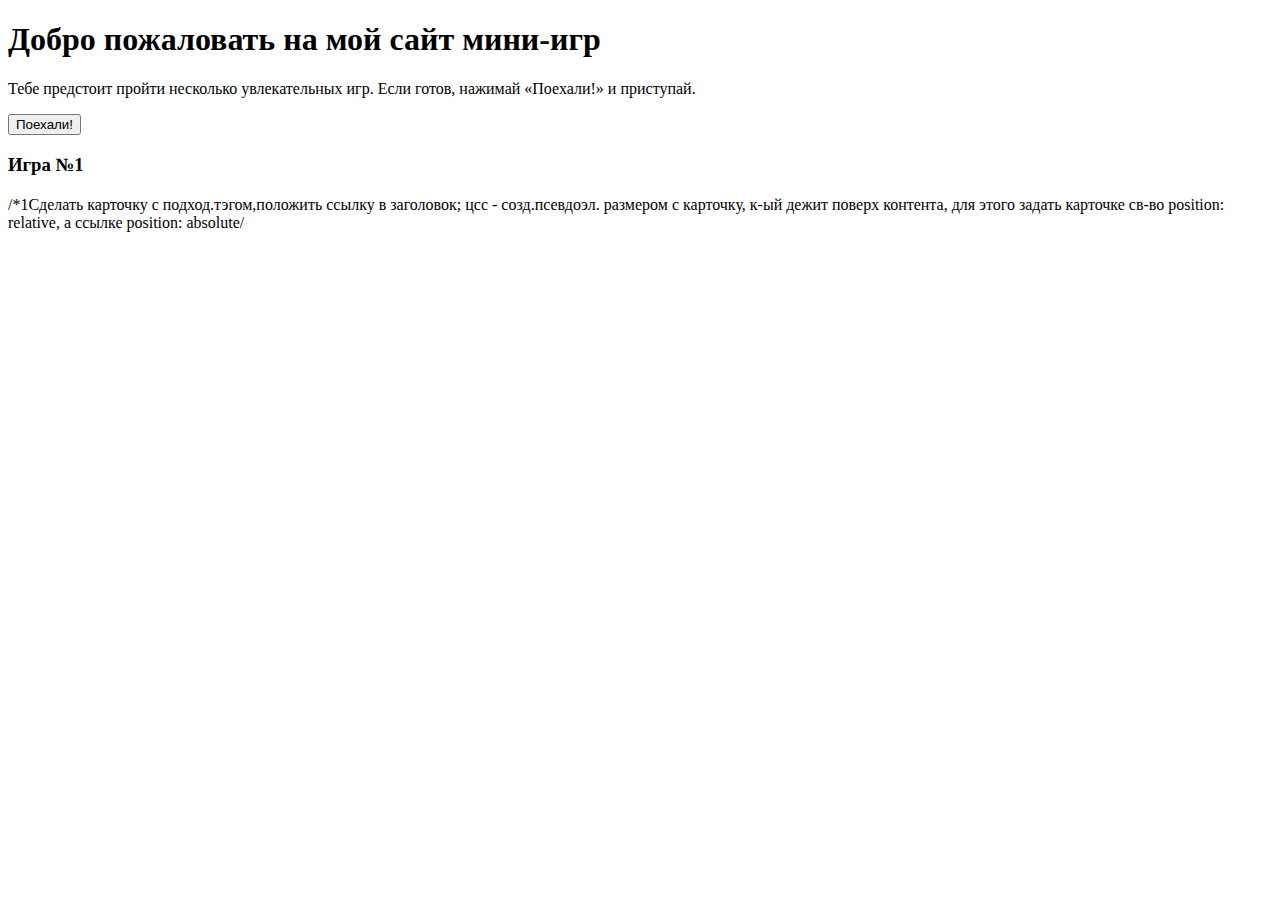
==== index.html @ b1f9e09b "Styles for top added: did title, button, background" ====
<!DOCTYPE html>
<html lang="en">
<head>
    <meta charset="UTF-8">
    <meta http-equiv="X-UA-Compatible" content="IE-edge">
    <meta name="viewport" content="width=device-width, initial-scale=1.0">
    <title>Homework1</title>
    <link rel="preconnect" href="https://fonts.googleapis.com">
    <link rel="preconnect" href="https://fonts.gstatic.com" crossorigin>
    <link href="https://fonts.googleapis.com/css2?family=Montserrat:ital,wght@0,100..900;1,100..900&display=swap" rel="stylesheet">
    <link rel="stylesheet" href="style.css">
</head>
<body>
    <div class="top center">
        <section class="top-content">
            <h1 class="title">Добро пожаловать на мой сайт мини-игр</h1>
            <p class="top-content__text">Тебе предстоит пройти несколько увлекательных игр. Если готов, нажимай «Поехали!» и приступай.</p>
            <div>
                <button class="top-content__btn">Поехали!</button>
            </div>
        </section>
    </div>
    <div class="main center">
        <div class="main__plays">
            <div class="main__plays_item-1">
                <h3>Игра №1</h3>
                <h2></h2> 
                /*1Сделать карточку с подход.тэгом,положить ссылку в заголовок; цсс - созд.псевдоэл. размером с карточку, к-ый дежит поверх контента, для этого задать карточке св-во position: relative, а ссылке position: absolute/
            </div>
        </div>
    </div>
    
</body>
</html>
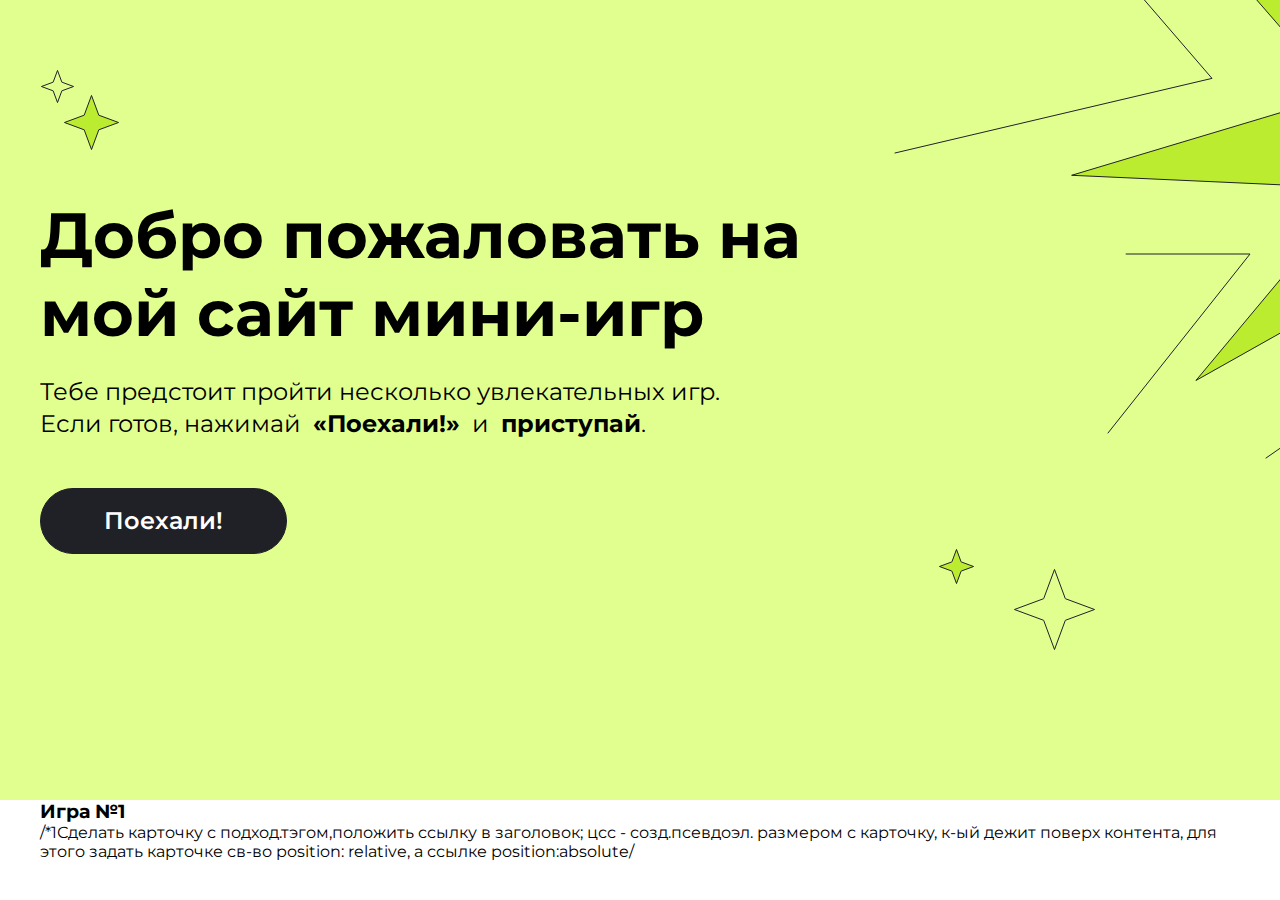
==== commit 6fd2a1fc: "Сделала карточки игр верхнего блока и почти сделала карточки игр внизу." ====
--- a/index.html
+++ b/index.html
@@ -14,18 +14,26 @@
     <div class="top center">
         <section class="top-content">
             <h1 class="title">Добро пожаловать на мой сайт мини-игр</h1>
-            <p class="top-content__text">Тебе предстоит пройти несколько увлекательных игр. Если готов, нажимай «Поехали!» и приступай.</p>
+            <p class="top-content__text">Тебе предстоит пройти несколько увлекательных игр. </p>
+            <p class="top-content__text1">Если готов, нажимай  &nbsp<b>«Поехали!»</b> &nbsp и &nbsp <strong>приступай</strong>.</p>
             <div>
                 <button class="top-content__btn">Поехали!</button>
             </div>
         </section>
+        <div class="top-img">
+            <img class="top-img__StarBiggest" src="img/StarBiggest.svg" alt="StarBiggest">
+            <img class="top-img__Star3" src="img/Star 3.svg" alt="star3">
+            <img class="top-img__Star2" src="img/Star 2.svg" alt="star2">
+            <img class="top-img__Star5" src="img/Star 5.svg" alt="star5">
+            <img class="top-img__Star4" src="img/Star 4.svg" alt="star4">
+        </div>
     </div>
     <div class="main center">
         <div class="main__plays">
             <div class="main__plays_item-1">
                 <h3>Игра №1</h3>
                 <h2></h2> 
-                /*1Сделать карточку с подход.тэгом,положить ссылку в заголовок; цсс - созд.псевдоэл. размером с карточку, к-ый дежит поверх контента, для этого задать карточке св-во position: relative, а ссылке position: absolute/
+                /*1Сделать карточку с подход.тэгом,положить ссылку в заголовок; цсс - созд.псевдоэл. размером с карточку, к-ый дежит поверх контента, для этого задать карточке св-во position: relative, а ссылке position:absolute/
             </div>
         </div>
     </div>
--- a/style.css
+++ b/style.css
@@ -0,0 +1,93 @@
+* {
+    margin: 0;
+    padding: 0;
+  }
+  
+  body {
+    font-family: "Montserrat", sans-serif;
+  }
+  
+  .center {
+    padding-left: calc(50% - 600px);
+    padding-right: calc(50% - 600px);
+  }
+  .top{
+    height: 800px;
+    background-image: url(img/BackgroundGreen.svg);
+    background-repeat: no-repeat;
+    background-size: cover;
+    background-position: center;
+  }
+  .top-content{
+    position: absolute;
+    display: flex; 
+   justify-content: left;
+   flex-direction: column;
+  }
+  .title{
+    display: flex;
+    flex-wrap: wrap;
+    width: 769px;
+    font-family: inherit;
+    font-size: 64px;
+    font-weight: 700;
+    line-height: 78.02px;
+    text-align: left;
+    margin-top: 196px;
+    margin-bottom: 24px;
+  }
+  .top-content__text, .top-content__text1{
+    display: flex;
+    flex-wrap: wrap;
+    font-family: Montserrat;
+    font-size: 24px;
+    font-weight: 400;
+    line-height: 32px;
+    text-align: left;
+  }
+  .top-content__btn {
+    margin-top: 48px;
+    background:#202027;
+    border: 1px solid #202027;
+    box-sizing: border-box;
+    border-radius: 60px;
+    width: 247px;
+    height: 66px;
+    font-family: Montserrat;
+    font-size: 24px;
+    font-weight: 600;
+    line-height: 34.01px;
+    text-align: center;
+    color: #FFFFFF;
+    cursor: pointer;
+  }
+  .top-content__btn:hover {
+    transition: 1s;
+    border: 1px solid #202027;
+    background-color: #FFFFFF;
+    font-weight: 600;
+    color: #202027;
+  }
+
+  .top-img__StarBiggest{
+    margin-left: 854px;
+  }
+  .top-img__Star3{
+    position: absolute;
+    top: 69px;
+  }
+  .top-img__Star2{
+    position: absolute;
+    top: 94px;
+    left: 63px;
+  }
+  .top-img__Star4{
+    position: absolute;
+    top:568px;
+    left:1013px;
+  }
+  .top-img__Star5{
+    position: absolute;
+    top:548px;
+    left:938px;
+  }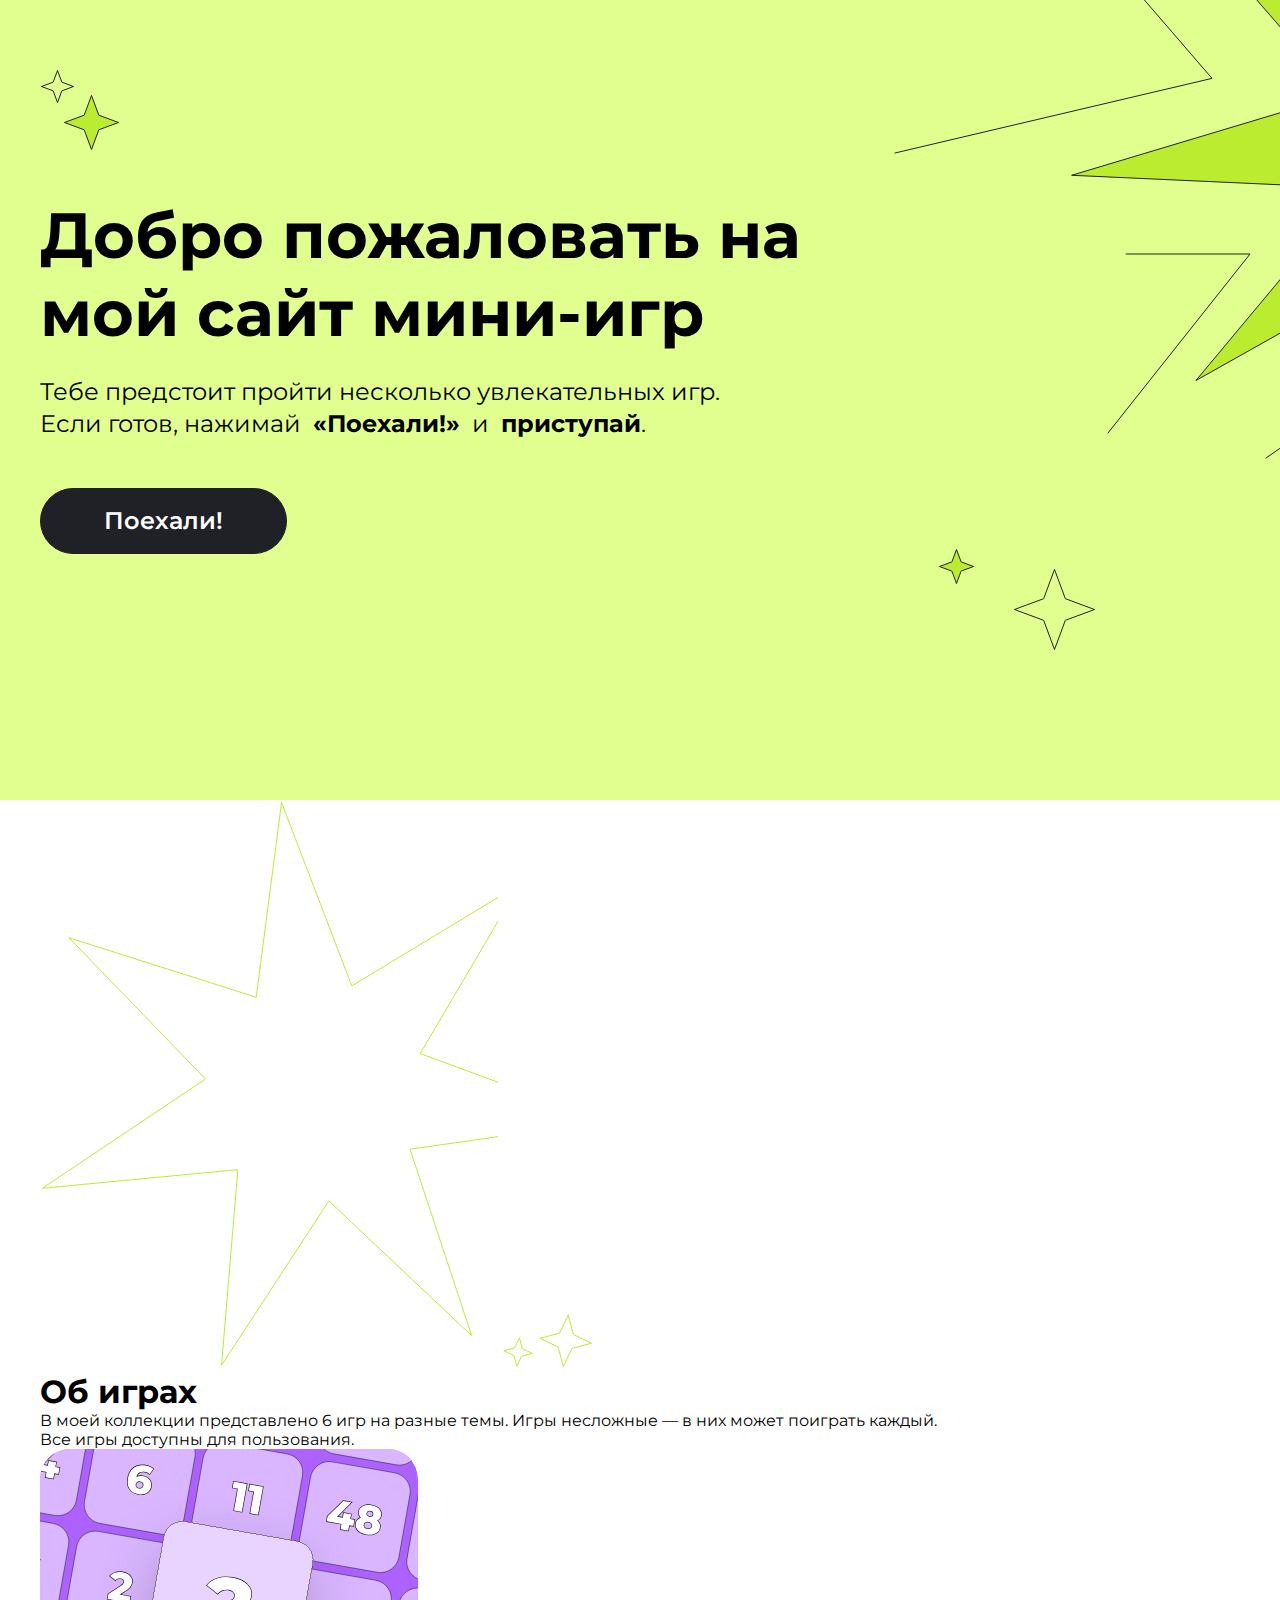
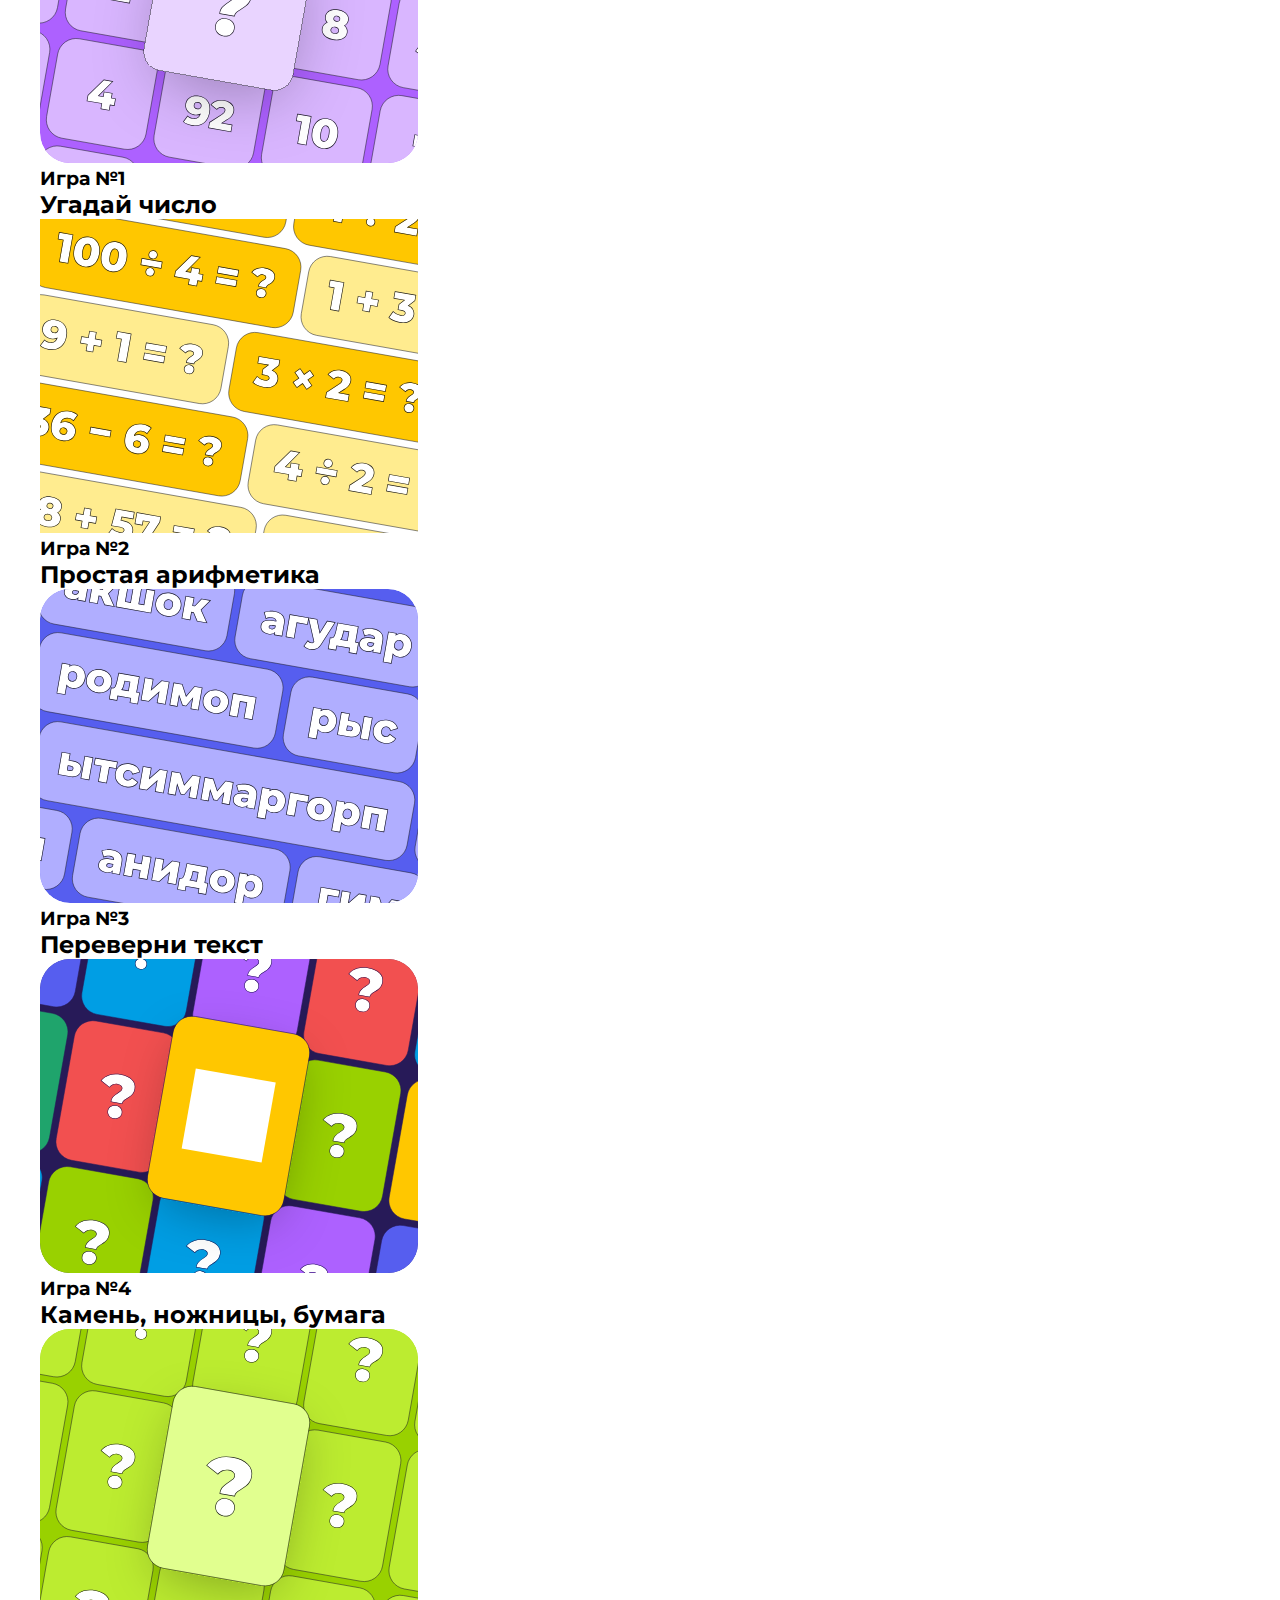
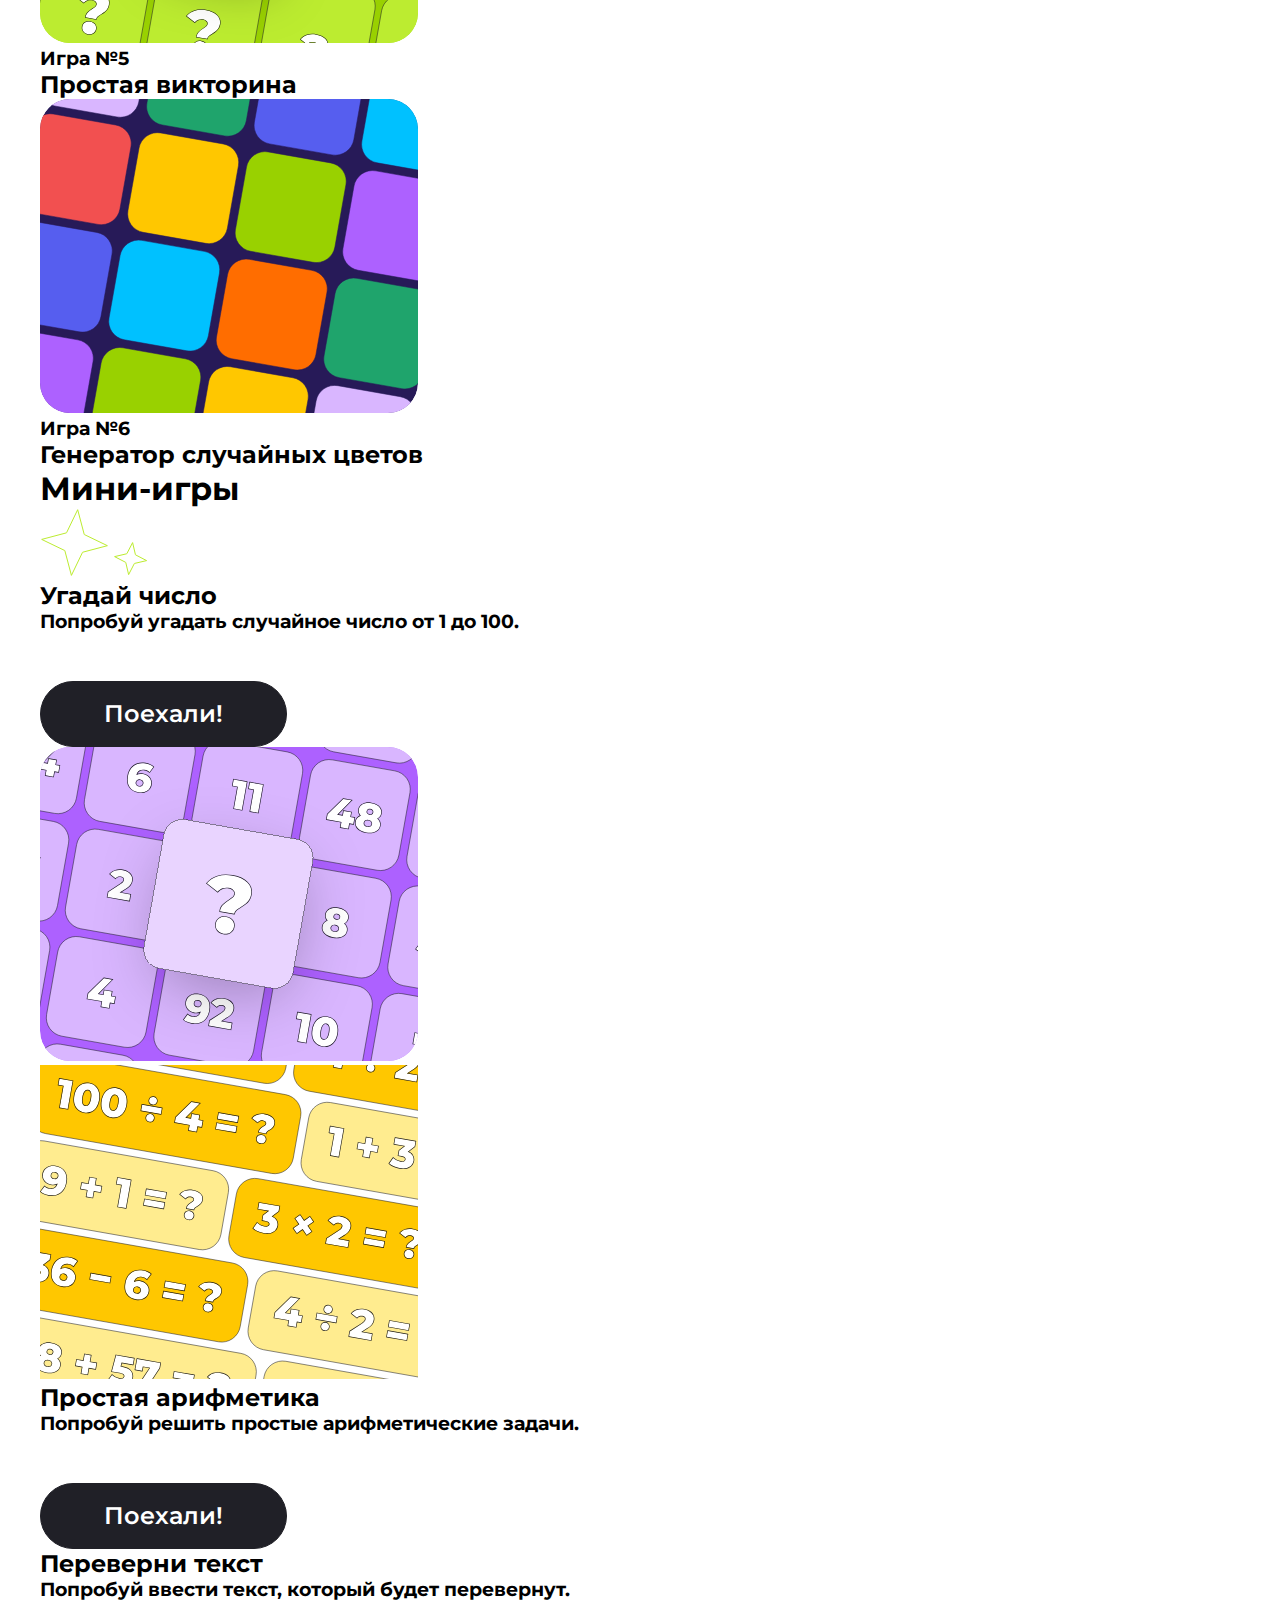
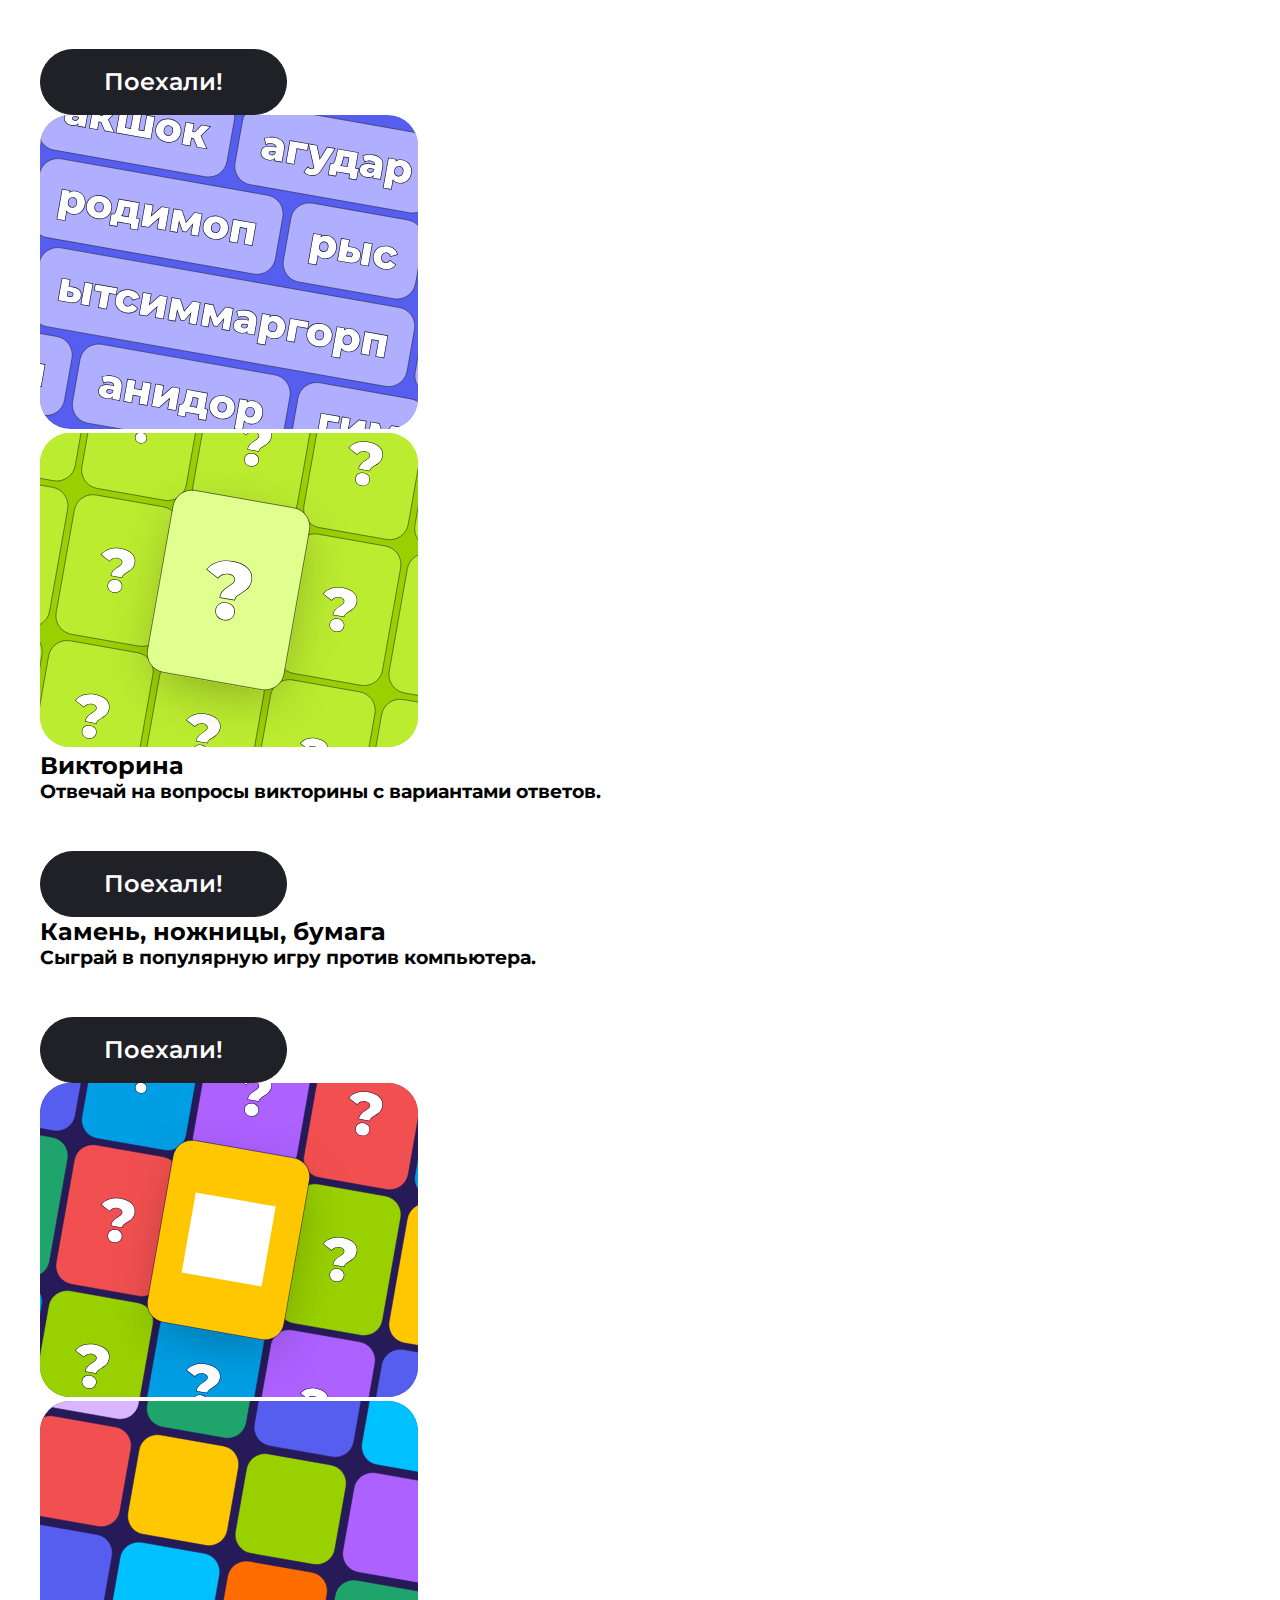
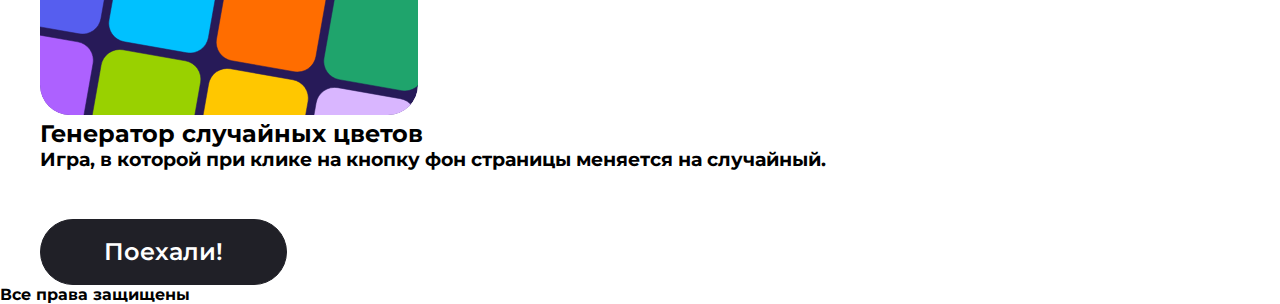
==== commit 25b89915: "1.Привязала файл js 2.Создала файл _scss 3.Доделала верстку 4.На данный момент только кнопки работаю" ====
--- a/index.html
+++ b/index.html
@@ -16,9 +16,9 @@
             <h1 class="title">Добро пожаловать на мой сайт мини-игр</h1>
             <p class="top-content__text">Тебе предстоит пройти несколько увлекательных игр. </p>
             <p class="top-content__text1">Если готов, нажимай  &nbsp<b>«Поехали!»</b> &nbsp и &nbsp <strong>приступай</strong>.</p>
-            <div>
-                <button class="top-content__btn">Поехали!</button>
-            </div>
+            <form>
+                <button class="top-content__btn"><a href="#About-plays"></a>Поехали!</button>
+            </form>
         </section>
         <div class="top-img">
             <img class="top-img__StarBiggest" src="img/StarBiggest.svg" alt="StarBiggest">
@@ -29,14 +29,118 @@
         </div>
     </div>
     <div class="main center">
-        <div class="main__plays">
-            <div class="main__plays_item-1">
-                <h3>Игра №1</h3>
-                <h2></h2> 
-                /*1Сделать карточку с подход.тэгом,положить ссылку в заголовок; цсс - созд.псевдоэл. размером с карточку, к-ый дежит поверх контента, для этого задать карточке св-во position: relative, а ссылке position:absolute/
-            </div>
+        <div class="main-img">
+            <img class="main-img__Star-1" src="img/Star 1.svg" alt="StarBig">
+            <img class="main-img__Star-11" src="img/Star 11.svg" alt="Star11">
+            <img class="main-img__Star-12" src="img/Star 12.svg" alt="Star12">
         </div>
-    </div>
-    
+        <h1 class="main__title" id="About-plays">Об играх</h1>
+        <p class="main__text">В моей коллекции представлено 6 игр на разные темы. Игры несложные — в них может поиграть каждый.</p>
+        <p class="main__text">Все игры доступны для пользования.</p>    
+        <div class="main__plays center">
+            <article class="main__plays_item main__plays_item-1">
+                <img class="main__plays_item-img" src="img/CardUgaday.svg" alt="Угадай число">
+                <h3 class="main__plays_item-number">Игра №1</h3>
+                <h2 class="main__plays_item-title"><a href="#mini-plays-1"></a>Угадай число</h2> 
+            </article>
+            <article class="main__plays_item main__plays_item-2">
+                <img class="main__plays_item-img" src="img/CardArifmetika.svg" alt="Простая арифметика">
+                <h3 class="main__plays_item-number">Игра №2</h3>
+                <h2  class="main__plays_item-title"><a href="#mini-plays-2"></a>Простая арифметика</h2> 
+            </article>
+            <article class="main__plays_item main__plays_item-3">
+                <img class="main__plays_item-img" src="img/CardPereverniText.svg" alt="Переверни текст">
+                <h3 class="main__plays_item-number">Игра №3</h3>
+                <h2  class="main__plays_item-title"><a href="#mini-plays-3"></a>Переверни текст</h2> 
+            </article>
+            <article class="main__plays_item main__plays_item-4">
+                <img class="main__plays_item-img" src="img/CardKamenNozhnitsy.svg" alt="Камень, ножницы,  бумага">
+                <h3 class="main__plays_item-number">Игра №4</h3>
+                <h2  class="main__plays_item-title"><a href="#mini-plays-4"></a>Камень, ножницы, бумага</a></h2> 
+            </article>
+            <article class="main__plays_item main__plays_item-5">
+                <img class="main__plays_item-img" src="img/CardVictorina.svg" alt="Простая викторина">
+                <h3 class="main__plays_item-number">Игра №5</h3>
+                <h2  class="main__plays_item-title"><a href="#mini-plays-5"></a>Простая викторина</a></h2> 
+            </article>
+            <article class="main__plays_item main__plays_item-6">
+                <img class="main__plays_item-img" src="img/CardGeneratorTsvetov.svg" alt="Генератор случайных цветов">
+                <h3 class="main__plays_item-number">Игра №6</h3>
+                <h2  class="main__plays_item-title"><a href="#mini-plays-6"></a>Генератор случайных цветов</a></h2> 
+            </article>
+        </div>
+        <h1 class="main__title title-mini-plays">Мини-игры</h1>
+        <div class="main-img-1">
+            <img class="main-img-1__Star-6" src="img/Star 6.svg" alt="Star6">
+            <img class="main-img-1__Star-7" src="img/Star 7.svg" alt="Star7">
+        </div>
+        <div class="main__mini-plays center">
+            <article class="main__mini-plays_item main__mini-plays_item-1" id="mini-plays-1">
+                <div class="main__mini-plays_item-content-1"> 
+                    <h2  class="main__mini-plays_item-title">Угадай число</h2>
+                    <h3 class="main__mini-plays_item-text">Попробуй угадать случайное число от 1 до 100.</h3>
+                    <form>
+                        <button class="top-content__btn" <a href="#About-plays"></a>Поехали!</button>
+                    </form>
+                </div>
+                <img class="main__mini-plays_item-img" src="img/CardUgaday.svg" alt="Угадай число"> 
+            </article>
+            <article class="main__mini-plays_item main__plays_item-2" id="mini-plays-2">
+                <img class="main__mini-plays_item-img" src="img/CardArifmetika.svg" alt="Простая арифметика">
+                <div class="main__mini-plays_item-content-2">
+                    <h2  class="main__mini-plays_item-title">Простая арифметика</a></h2>
+                   <h3 class="main__mini-plays_item-text">Попробуй решить простые арифметические задачи.</h3>
+                    <form>
+                        <button class="top-content__btn"><a href="#About-plays"></a>Поехали!</button>
+                    </form> 
+                </div>
+            </article>
+            <article class="main__mini-plays_item main__plays_item-3" id="mini-plays-3">
+                <div class="main__mini-plays_item-content-1"> 
+                <h2  class="main__mini-plays_item-title">Переверни текст</a></h2> 
+                <h3 class="main__mini-plays_item-text">Попробуй ввести текст, который будет перевернут.</h3>
+                <form>
+                    <button class="top-content__btn"><a href="#About-plays"></a>Поехали!</button>
+                </form> 
+                </div>
+                <img class="main__mini-plays_item-img" src="img/CardPereverniText.svg" alt="Переверни текст">
+            </article>
+            <article class="main__mini-plays_item main__mini-plays_item-5" id="mini-plays-5">
+                <img class="main__mini-plays_item-img" src="img/CardVictorina.svg" alt="Простая викторина">
+                <div class="main__mini-plays_item-content-2"> 
+                   <h2  class="main__mini-plays_item-title">Викторина</a></h2>
+                   <h3 class="main__mini-plays_item-text">Отвечай на вопросы викторины с вариантами ответов.</h3>
+                   <form>
+                      <button class="top-content__btn"><a href="#About-plays"></a>Поехали!</button>
+                   </form>  
+                </div>
+            </article>
+            <article class="main__mini-plays_item main__mini-plays_item-4" id="mini-plays-4">
+                
+                <div class="main__mini-plays_item-content-1"> 
+                    <h2  class="main__mini-plays_item-title">Камень, ножницы, бумага</a></h2> 
+                    <h3 class="main__mini-plays_item-text">Сыграй в популярную игру против компьютера.</h3>
+                    <form>
+                       <button class="top-content__btn"><a href="#About-plays"></a>Поехали!</button>
+                    </form> 
+                </div>
+                <img class="main__mini-plays_item-img" src="img/CardKamenNozhnitsy.svg" alt="Камень, ножницы,  бумага">
+            </article>
+            <article class="main__mini-plays_item main__mini-plays_item-6" id="mini-plays-6">
+                <img class="main__mini-plays_item-img" src="img/CardGeneratorTsvetov.svg" alt="Генератор случайных цветов">
+                <div class="main__mini-plays_item-content-2"> 
+                   <h2  class="main__mini-plays_item-title">Генератор случайных цветов</a></h2>
+                   <h3 class="main__mini-plays_item-text">Игра, в которой при клике на кнопку фон страницы меняется на случайный.</h3>
+                   <form>
+                      <button class="top-content__btn"><a href="#About-plays"></a>Поехали!</button>
+                   </form> 
+                </div>
+            </article>
+        </div>
+    </div>    
+    <footer class="footer">
+        <h4>Все права защищены</h4>
+    </footer>
+    <script src="hw-1.js"></script>
 </body>
 </html>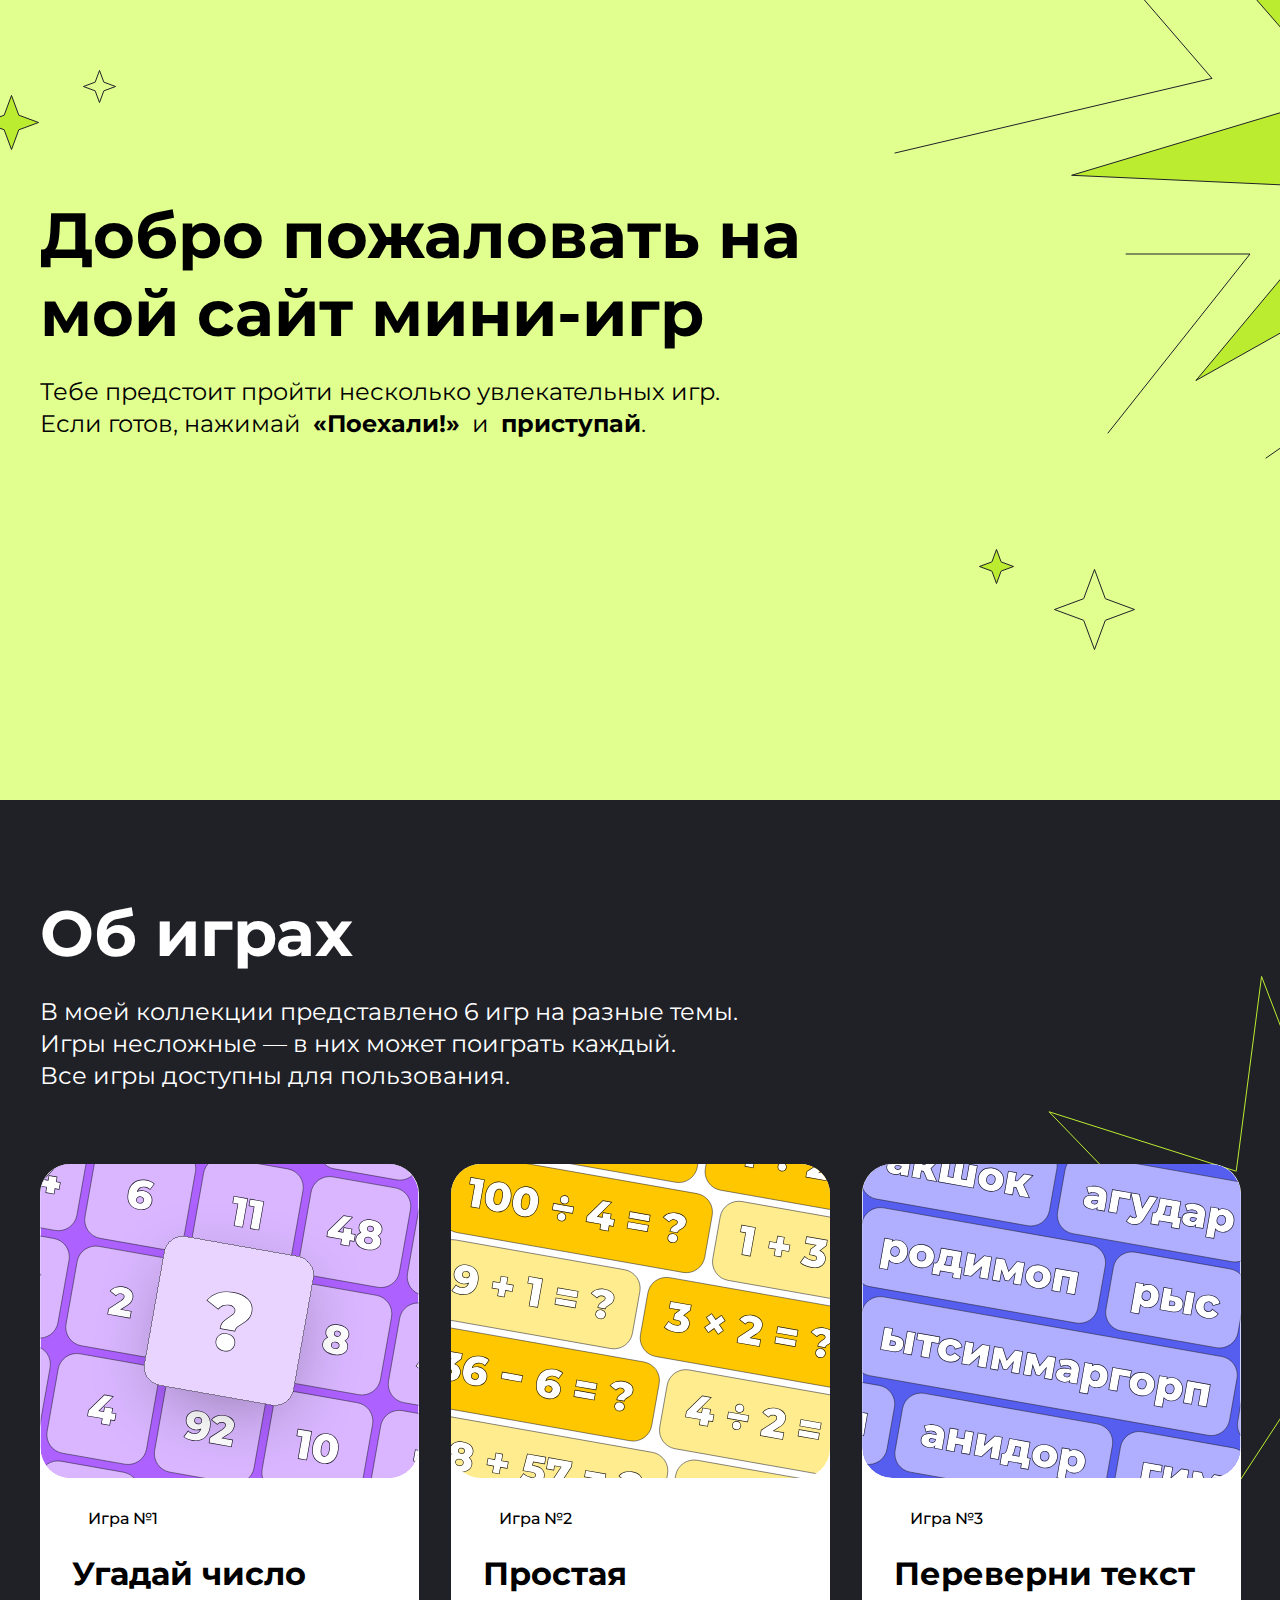
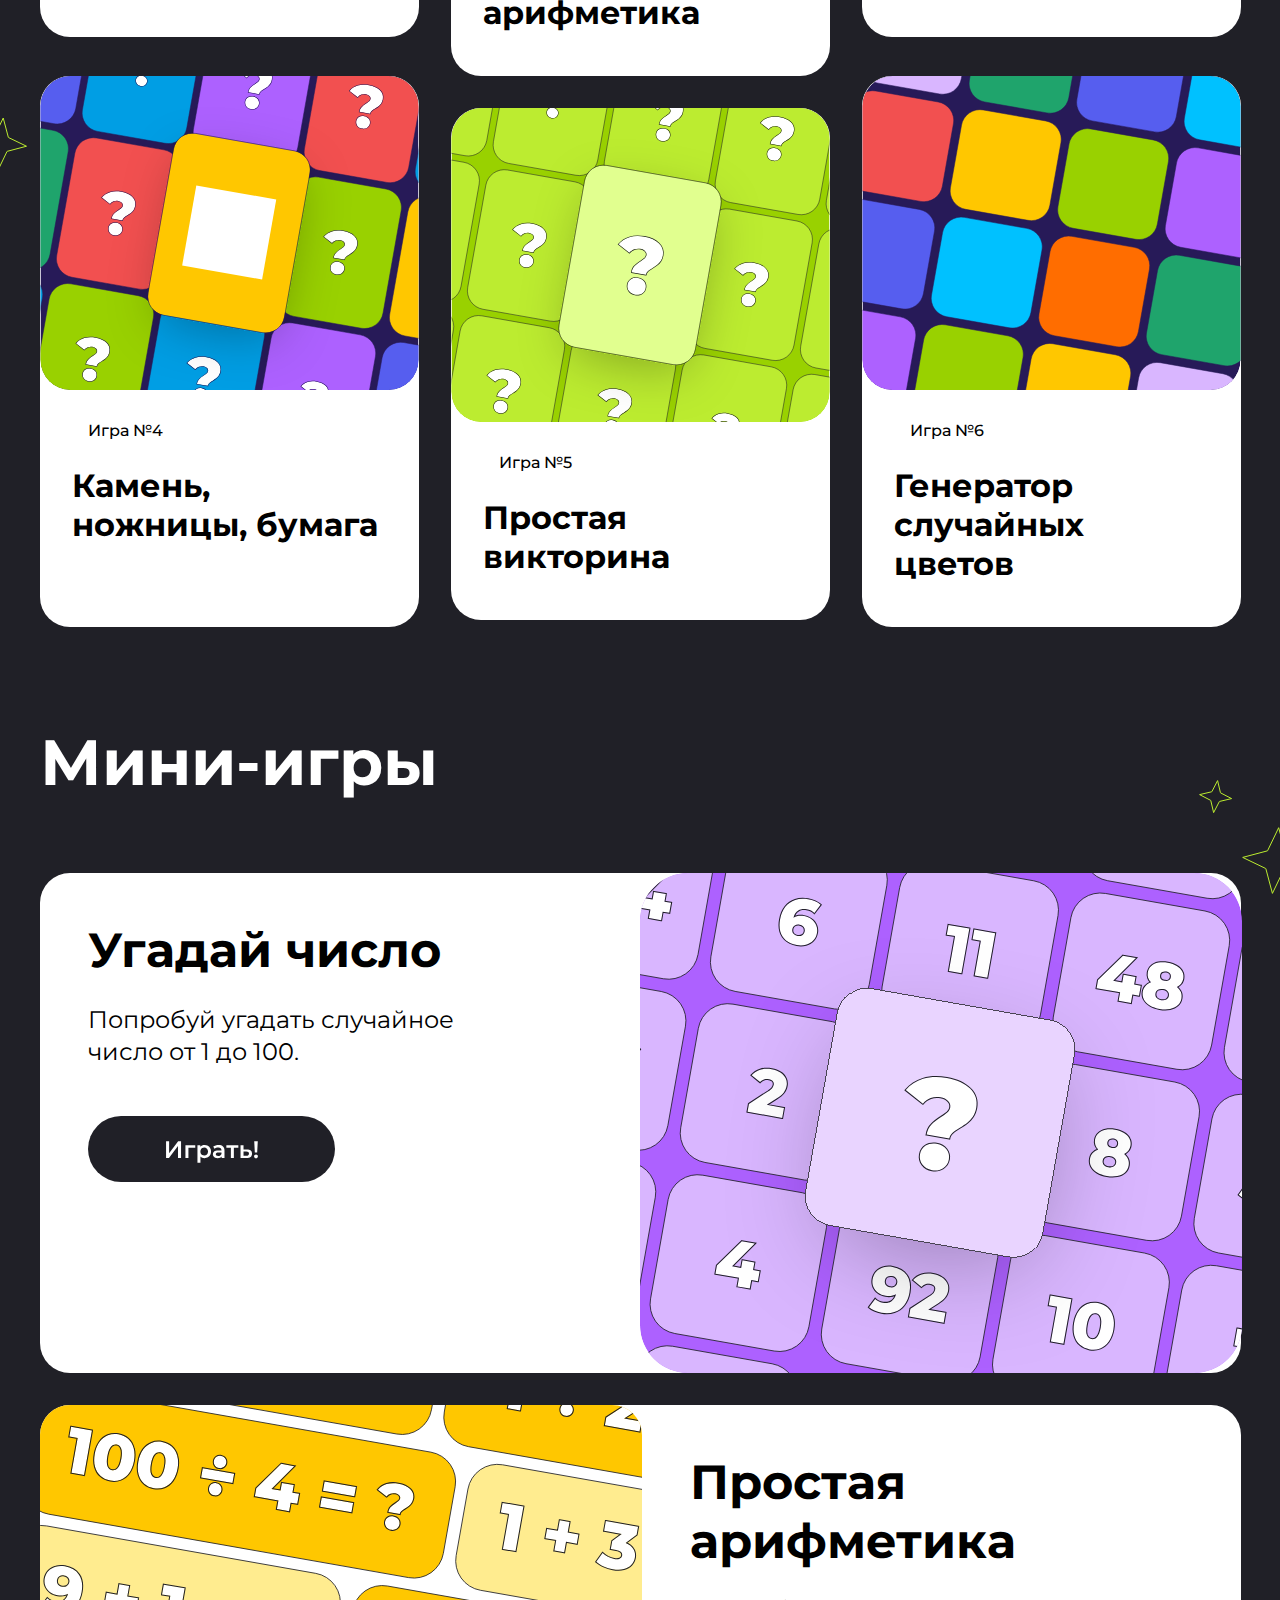
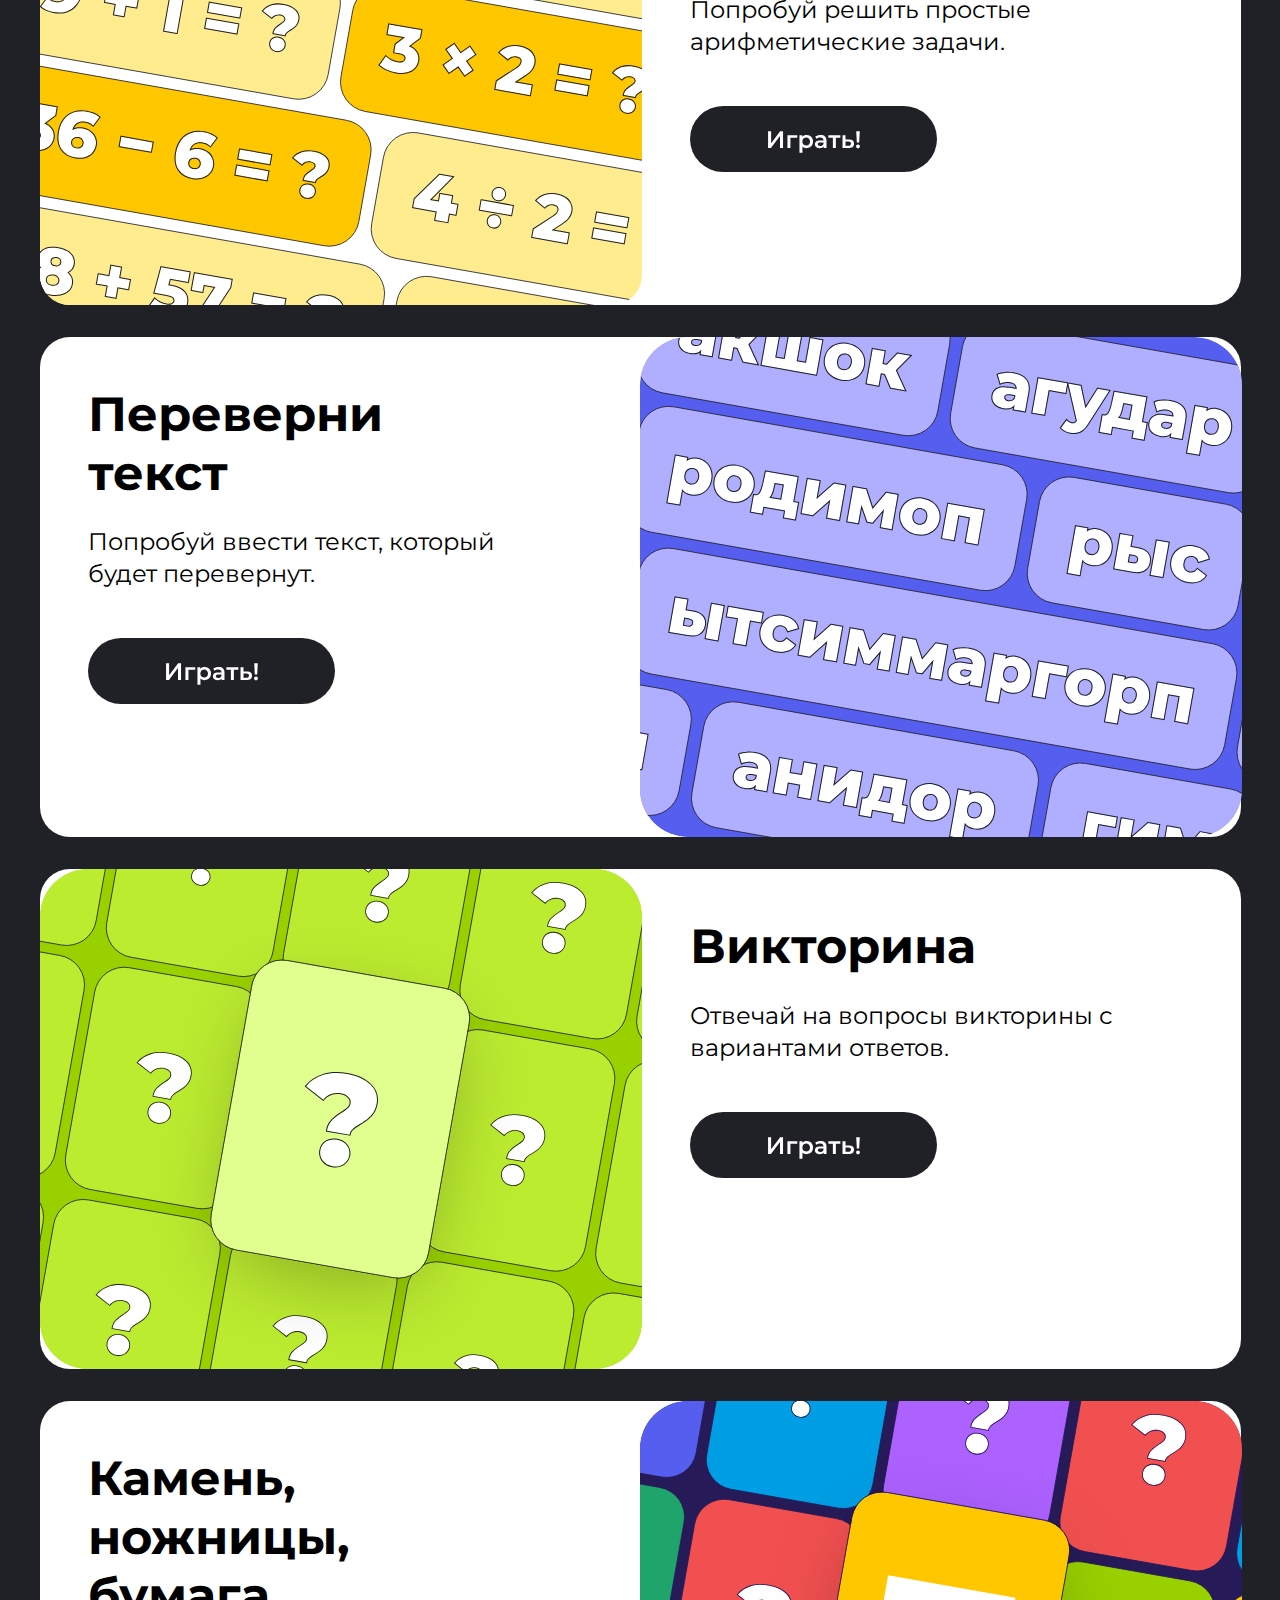
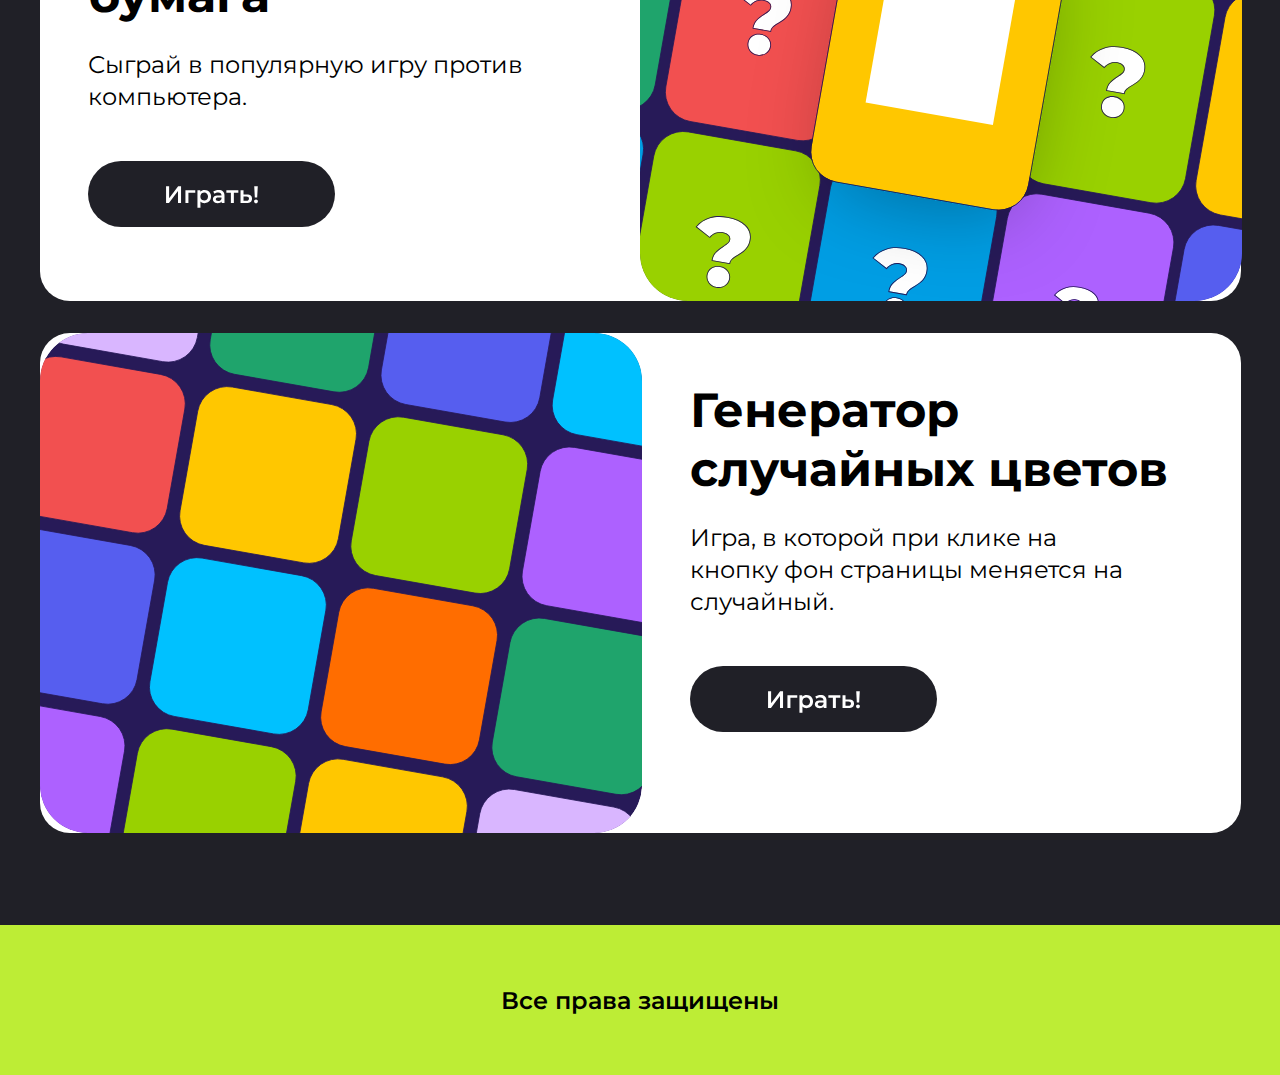
==== commit 01e49180: "Заменила кнопки на псевдокнопки 1Заменила кнопки на псевдокнопки 2. Заменила изображения на кнопках " ====
--- a/index.html
+++ b/index.html
@@ -1,146 +1,148 @@
-<!DOCTYPE html>
-<html lang="en">
-<head>
-    <meta charset="UTF-8">
-    <meta http-equiv="X-UA-Compatible" content="IE-edge">
-    <meta name="viewport" content="width=device-width, initial-scale=1.0">
-    <title>Homework1</title>
-    <link rel="preconnect" href="https://fonts.googleapis.com">
-    <link rel="preconnect" href="https://fonts.gstatic.com" crossorigin>
-    <link href="https://fonts.googleapis.com/css2?family=Montserrat:ital,wght@0,100..900;1,100..900&display=swap" rel="stylesheet">
-    <link rel="stylesheet" href="style.css">
-</head>
-<body>
-    <div class="top center">
-        <section class="top-content">
-            <h1 class="title">Добро пожаловать на мой сайт мини-игр</h1>
-            <p class="top-content__text">Тебе предстоит пройти несколько увлекательных игр. </p>
-            <p class="top-content__text1">Если готов, нажимай  &nbsp<b>«Поехали!»</b> &nbsp и &nbsp <strong>приступай</strong>.</p>
-            <form>
-                <button class="top-content__btn"><a href="#About-plays"></a>Поехали!</button>
-            </form>
-        </section>
-        <div class="top-img">
-            <img class="top-img__StarBiggest" src="img/StarBiggest.svg" alt="StarBiggest">
-            <img class="top-img__Star3" src="img/Star 3.svg" alt="star3">
-            <img class="top-img__Star2" src="img/Star 2.svg" alt="star2">
-            <img class="top-img__Star5" src="img/Star 5.svg" alt="star5">
-            <img class="top-img__Star4" src="img/Star 4.svg" alt="star4">
-        </div>
-    </div>
-    <div class="main center">
-        <div class="main-img">
-            <img class="main-img__Star-1" src="img/Star 1.svg" alt="StarBig">
-            <img class="main-img__Star-11" src="img/Star 11.svg" alt="Star11">
-            <img class="main-img__Star-12" src="img/Star 12.svg" alt="Star12">
-        </div>
-        <h1 class="main__title" id="About-plays">Об играх</h1>
-        <p class="main__text">В моей коллекции представлено 6 игр на разные темы. Игры несложные — в них может поиграть каждый.</p>
-        <p class="main__text">Все игры доступны для пользования.</p>    
-        <div class="main__plays center">
-            <article class="main__plays_item main__plays_item-1">
-                <img class="main__plays_item-img" src="img/CardUgaday.svg" alt="Угадай число">
-                <h3 class="main__plays_item-number">Игра №1</h3>
-                <h2 class="main__plays_item-title"><a href="#mini-plays-1"></a>Угадай число</h2> 
-            </article>
-            <article class="main__plays_item main__plays_item-2">
-                <img class="main__plays_item-img" src="img/CardArifmetika.svg" alt="Простая арифметика">
-                <h3 class="main__plays_item-number">Игра №2</h3>
-                <h2  class="main__plays_item-title"><a href="#mini-plays-2"></a>Простая арифметика</h2> 
-            </article>
-            <article class="main__plays_item main__plays_item-3">
-                <img class="main__plays_item-img" src="img/CardPereverniText.svg" alt="Переверни текст">
-                <h3 class="main__plays_item-number">Игра №3</h3>
-                <h2  class="main__plays_item-title"><a href="#mini-plays-3"></a>Переверни текст</h2> 
-            </article>
-            <article class="main__plays_item main__plays_item-4">
-                <img class="main__plays_item-img" src="img/CardKamenNozhnitsy.svg" alt="Камень, ножницы,  бумага">
-                <h3 class="main__plays_item-number">Игра №4</h3>
-                <h2  class="main__plays_item-title"><a href="#mini-plays-4"></a>Камень, ножницы, бумага</a></h2> 
-            </article>
-            <article class="main__plays_item main__plays_item-5">
-                <img class="main__plays_item-img" src="img/CardVictorina.svg" alt="Простая викторина">
-                <h3 class="main__plays_item-number">Игра №5</h3>
-                <h2  class="main__plays_item-title"><a href="#mini-plays-5"></a>Простая викторина</a></h2> 
-            </article>
-            <article class="main__plays_item main__plays_item-6">
-                <img class="main__plays_item-img" src="img/CardGeneratorTsvetov.svg" alt="Генератор случайных цветов">
-                <h3 class="main__plays_item-number">Игра №6</h3>
-                <h2  class="main__plays_item-title"><a href="#mini-plays-6"></a>Генератор случайных цветов</a></h2> 
-            </article>
-        </div>
-        <h1 class="main__title title-mini-plays">Мини-игры</h1>
-        <div class="main-img-1">
-            <img class="main-img-1__Star-6" src="img/Star 6.svg" alt="Star6">
-            <img class="main-img-1__Star-7" src="img/Star 7.svg" alt="Star7">
-        </div>
-        <div class="main__mini-plays center">
-            <article class="main__mini-plays_item main__mini-plays_item-1" id="mini-plays-1">
-                <div class="main__mini-plays_item-content-1"> 
-                    <h2  class="main__mini-plays_item-title">Угадай число</h2>
-                    <h3 class="main__mini-plays_item-text">Попробуй угадать случайное число от 1 до 100.</h3>
-                    <form>
-                        <button class="top-content__btn" <a href="#About-plays"></a>Поехали!</button>
-                    </form>
-                </div>
-                <img class="main__mini-plays_item-img" src="img/CardUgaday.svg" alt="Угадай число"> 
-            </article>
-            <article class="main__mini-plays_item main__plays_item-2" id="mini-plays-2">
-                <img class="main__mini-plays_item-img" src="img/CardArifmetika.svg" alt="Простая арифметика">
-                <div class="main__mini-plays_item-content-2">
-                    <h2  class="main__mini-plays_item-title">Простая арифметика</a></h2>
-                   <h3 class="main__mini-plays_item-text">Попробуй решить простые арифметические задачи.</h3>
-                    <form>
-                        <button class="top-content__btn"><a href="#About-plays"></a>Поехали!</button>
-                    </form> 
-                </div>
-            </article>
-            <article class="main__mini-plays_item main__plays_item-3" id="mini-plays-3">
-                <div class="main__mini-plays_item-content-1"> 
-                <h2  class="main__mini-plays_item-title">Переверни текст</a></h2> 
-                <h3 class="main__mini-plays_item-text">Попробуй ввести текст, который будет перевернут.</h3>
-                <form>
-                    <button class="top-content__btn"><a href="#About-plays"></a>Поехали!</button>
-                </form> 
-                </div>
-                <img class="main__mini-plays_item-img" src="img/CardPereverniText.svg" alt="Переверни текст">
-            </article>
-            <article class="main__mini-plays_item main__mini-plays_item-5" id="mini-plays-5">
-                <img class="main__mini-plays_item-img" src="img/CardVictorina.svg" alt="Простая викторина">
-                <div class="main__mini-plays_item-content-2"> 
-                   <h2  class="main__mini-plays_item-title">Викторина</a></h2>
-                   <h3 class="main__mini-plays_item-text">Отвечай на вопросы викторины с вариантами ответов.</h3>
-                   <form>
-                      <button class="top-content__btn"><a href="#About-plays"></a>Поехали!</button>
-                   </form>  
-                </div>
-            </article>
-            <article class="main__mini-plays_item main__mini-plays_item-4" id="mini-plays-4">
-                
-                <div class="main__mini-plays_item-content-1"> 
-                    <h2  class="main__mini-plays_item-title">Камень, ножницы, бумага</a></h2> 
-                    <h3 class="main__mini-plays_item-text">Сыграй в популярную игру против компьютера.</h3>
-                    <form>
-                       <button class="top-content__btn"><a href="#About-plays"></a>Поехали!</button>
-                    </form> 
-                </div>
-                <img class="main__mini-plays_item-img" src="img/CardKamenNozhnitsy.svg" alt="Камень, ножницы,  бумага">
-            </article>
-            <article class="main__mini-plays_item main__mini-plays_item-6" id="mini-plays-6">
-                <img class="main__mini-plays_item-img" src="img/CardGeneratorTsvetov.svg" alt="Генератор случайных цветов">
-                <div class="main__mini-plays_item-content-2"> 
-                   <h2  class="main__mini-plays_item-title">Генератор случайных цветов</a></h2>
-                   <h3 class="main__mini-plays_item-text">Игра, в которой при клике на кнопку фон страницы меняется на случайный.</h3>
-                   <form>
-                      <button class="top-content__btn"><a href="#About-plays"></a>Поехали!</button>
-                   </form> 
-                </div>
-            </article>
-        </div>
-    </div>    
-    <footer class="footer">
-        <h4>Все права защищены</h4>
-    </footer>
-    <script src="hw-1.js"></script>
-</body>
+<!DOCTYPE html>
+<html lang="en">
+<head>
+    <meta charset="UTF-8">
+    <meta http-equiv="X-UA-Compatible" content="IE-edge">
+    <meta name="viewport" content="width=device-width, initial-scale=1.0">
+    <title>Homework1</title>
+    <link rel="preconnect" href="https://fonts.googleapis.com">
+    <link rel="preconnect" href="https://fonts.gstatic.com" crossorigin>
+    <link href="https://fonts.googleapis.com/css2?family=Montserrat:ital,wght@0,100..900;1,100..900&display=swap" rel="stylesheet">
+    <link rel="stylesheet" href="style.css">
+</head>
+<body>
+    <div class="top center">
+        <section class="top-content">
+            <h1 class="title">Добро пожаловать на мой сайт мини-игр</h1>
+            <p class="top-content__text">Тебе предстоит пройти несколько увлекательных игр. </p>
+            <p class="top-content__text1">Если готов, нажимай  &nbsp<b>«Поехали!»</b> &nbsp и &nbsp <strong>приступай</strong>.</p>
+
+            <div >
+                <a href="#About-plays" class="top-content__batton">Поехали!</a>
+            </div>
+
+        </section>
+        <div class="top-img">
+            <img class="top-img__StarBiggest" src="img/StarBiggest.svg" alt="StarBiggest">
+            <img class="top-img__Star3" src="img/Star 3.svg" alt="star3">
+            <img class="top-img__Star2" src="img/Star 2.svg" alt="star2">
+            <img class="top-img__Star5" src="img/Star 5.svg" alt="star5">
+            <img class="top-img__Star4" src="img/Star 4.svg" alt="star4">
+        </div>
+    </div>
+    <div class="main center">
+        <div class="main-img">
+            <img class="main-img__Star-1" src="img/Star 1.svg" alt="StarBig">
+            <img class="main-img__Star-11" src="img/Star 11.svg" alt="Star11">
+            <img class="main-img__Star-12" src="img/Star 12.svg" alt="Star12">
+        </div>
+        <h1 class="main__title" id="About-plays">Об играх</h1>
+        <p class="main__text">В моей коллекции представлено 6 игр на разные темы. Игры несложные — в них может поиграть каждый.</p>
+        <p class="main__text">Все игры доступны для пользования.</p>    
+        <div class="main__plays center">
+            <article class="main__plays_item main__plays_item-1">
+                <img class="main__plays_item-img" src="img/CardUgaday.svg" alt="Угадай число">
+                <h3 class="main__plays_item-number">Игра №1</h3>
+                <h2 class="main__plays_item-title"><a href="#mini-plays-1"></a>Угадай число</h2> 
+            </article>
+            <article class="main__plays_item main__plays_item-2">
+                <img class="main__plays_item-img" src="img/CardArifmetika.svg" alt="Простая арифметика">
+                <h3 class="main__plays_item-number">Игра №2</h3>
+                <h2  class="main__plays_item-title"><a href="#mini-plays-2"></a>Простая арифметика</h2> 
+            </article>
+            <article class="main__plays_item main__plays_item-3">
+                <img class="main__plays_item-img" src="img/CardPereverniText.svg" alt="Переверни текст">
+                <h3 class="main__plays_item-number">Игра №3</h3>
+                <h2  class="main__plays_item-title"><a href="#mini-plays-3"></a>Переверни текст</h2> 
+            </article>
+            <article class="main__plays_item main__plays_item-4">
+                <img class="main__plays_item-img" src="img/CardKamenNozhnitsy.svg" alt="Камень, ножницы,  бумага">
+                <h3 class="main__plays_item-number">Игра №4</h3>
+                <h2  class="main__plays_item-title"><a href="#mini-plays-4"></a>Камень, ножницы, бумага</a></h2> 
+            </article>
+            <article class="main__plays_item main__plays_item-5">
+                <img class="main__plays_item-img" src="img/CardVictorina.svg" alt="Простая викторина">
+                <h3 class="main__plays_item-number">Игра №5</h3>
+                <h2  class="main__plays_item-title"><a href="#mini-plays-5"></a>Простая викторина</a></h2> 
+            </article>
+            <article class="main__plays_item main__plays_item-6">
+                <img class="main__plays_item-img" src="img/CardGeneratorTsvetov.svg" alt="Генератор случайных цветов">
+                <h3 class="main__plays_item-number">Игра №6</h3>
+                <h2  class="main__plays_item-title"><a href="#mini-plays-6"></a>Генератор случайных цветов</a></h2> 
+            </article>
+        </div>
+        <h1 class="main__title title-mini-plays">Мини-игры</h1>
+        <div class="main-img-1">
+            <img class="main-img-1__Star-6" src="img/Star 6.svg" alt="Star6">
+            <img class="main-img-1__Star-7" src="img/Star 7.svg" alt="Star7">
+        </div>
+        <div class="main__mini-plays center">
+            <article class="main__mini-plays_item main__mini-plays_item-1" id="mini-plays-1">
+                <div class="main__mini-plays_item-content-1"> 
+                    <h2  class="main__mini-plays_item-title">Угадай число</h2>
+                    <h3 class="main__mini-plays_item-text">Попробуй угадать случайное число от 1 до 100.</h3>
+                    <div >
+                        <a href="#About-plays" class="main-content__batton">Поехали!</a>
+                    </div> 
+                </div>
+                <img class="main__mini-plays_item-img" src="img/CardUgaday.svg" alt="Угадай число"> 
+            </article>
+            <article class="main__mini-plays_item main__plays_item-2" id="mini-plays-2">
+                <img class="main__mini-plays_item-img" src="img/CardArifmetika.svg" alt="Простая арифметика">
+                <div class="main__mini-plays_item-content-2">
+                    <h2  class="main__mini-plays_item-title">Простая арифметика</a></h2>
+                   <h3 class="main__mini-plays_item-text">Попробуй решить простые арифметические задачи.</h3>
+                   <div >
+                        <a href="#About-plays" class="main-content__batton">Поехали!</a>
+                    </div>
+                </div>
+            </article>
+            <article class="main__mini-plays_item main__plays_item-3" id="mini-plays-3">
+                <div class="main__mini-plays_item-content-1"> 
+                <h2  class="main__mini-plays_item-title">Переверни текст</a></h2> 
+                   <h3 class="main__mini-plays_item-text">Попробуй ввести текст, который будет перевернут.</h3>
+                   <div >
+                       <a href="#About-plays" class="main-content__batton">Поехали!</a>
+                    </div> 
+                </div>
+                <img class="main__mini-plays_item-img" src="img/CardPereverniText.svg" alt="Переверни текст">
+            </article>
+            <article class="main__mini-plays_item main__mini-plays_item-5" id="mini-plays-5">
+                <img class="main__mini-plays_item-img" src="img/CardVictorina.svg" alt="Простая викторина">
+                <div class="main__mini-plays_item-content-2"> 
+                   <h2  class="main__mini-plays_item-title">Викторина</a></h2>
+                   <h3 class="main__mini-plays_item-text">Отвечай на вопросы викторины с вариантами ответов.</h3>
+                   <div >
+                       <a href="#About-plays" class="main-content__batton">Поехали!</a>
+                    </div>
+                </div>
+            </article>
+            <article class="main__mini-plays_item main__mini-plays_item-4" id="mini-plays-4">
+                
+                <div class="main__mini-plays_item-content-1"> 
+                    <h2  class="main__mini-plays_item-title">Камень, ножницы, бумага</a></h2> 
+                    <h3 class="main__mini-plays_item-text">Сыграй в популярную игру против компьютера.</h3>
+                    <div >
+                        <a href="#About-plays" class="main-content__batton">Поехали!</a>
+                    </div>
+                </div>
+                <img class="main__mini-plays_item-img" src="img/CardKamenNozhnitsy.svg" alt="Камень, ножницы,  бумага">
+            </article>
+            <article class="main__mini-plays_item main__mini-plays_item-6" id="mini-plays-6">
+                <img class="main__mini-plays_item-img" src="img/CardGeneratorTsvetov.svg" alt="Генератор случайных цветов">
+                <div class="main__mini-plays_item-content-2"> 
+                   <h2  class="main__mini-plays_item-title">Генератор случайных цветов</a></h2>
+                   <h3 class="main__mini-plays_item-text">Игра, в которой при клике на кнопку фон страницы меняется на случайный.</h3>
+                   <div >
+                       <a href="#About-plays" class="main-content__batton">Поехали!</a>
+                    </div>
+                </div>
+            </article>
+        </div>
+    </div>    
+    <footer class="footer">
+        <h4>Все права защищены</h4>
+    </footer>
+    <script src="hw-1.js"></script>
+</body>
 </html>--- a/style.css
+++ b/style.css
@@ -11,6 +11,38 @@
     padding-left: calc(50% - 600px);
     padding-right: calc(50% - 600px);
   }
+  h1{
+    font-family: inherit;
+    font-size: 64px;
+    font-weight: 700;
+    line-height: 78.02px;
+    text-align: left;
+  }
+  h2{
+    font-family: inherit;
+    font-size: 32px;
+    font-weight: 700;
+    line-height: 39.01px;
+    text-align: left;
+  }
+  h3{
+    font-family: inherit;
+    font-size: 16px;
+    font-weight: 500;
+    line-height: 17.6px;
+    text-align: left;
+  }
+  h4{
+    font-family: inherit;
+    font-size: 24px;
+    font-weight: 600;
+    line-height: 29.26px;
+    text-align: center;
+  }
+  a {
+    text-decoration-line: none;
+    color: #202027;
+}
   .top{
     height: 800px;
     background-image: url(img/BackgroundGreen.svg);
@@ -19,6 +51,7 @@
     background-position: center;
   }
   .top-content{
+    z-index: 1;
     position: absolute;
     display: flex; 
    justify-content: left;
@@ -29,23 +62,57 @@
     flex-wrap: wrap;
     width: 769px;
     font-family: inherit;
-    font-size: 64px;
-    font-weight: 700;
-    line-height: 78.02px;
-    text-align: left;
     margin-top: 196px;
     margin-bottom: 24px;
   }
   .top-content__text, .top-content__text1{
     display: flex;
     flex-wrap: wrap;
-    font-family: Montserrat;
+    font-family: inherit;
     font-size: 24px;
     font-weight: 400;
     line-height: 32px;
     text-align: left;
   }
+  .top-content__batton{
+    z-index: 1;
+    background: url(img/button-black.svg);
+    display: inline-block;
+    width: 247px;
+    height: 66px;
+    cursor: pointer;
+    transition: 0.2s;
+    color: transparent;
+    margin-top: 48px;
+  } 
+  .top-content__batton:hover{
+    width: 247px;
+    height: 66px;
+    border-radius: 60px;
+    background-color: #FFFFFF;
+    background-image: url(img/button-white.svg);
+  }
+  .main-content__batton{
+    z-index: 1;
+    background: url(img/button-play-black.svg);
+    display: inline-block;
+    width: 247px;
+    height: 66px;
+    cursor: pointer;
+    transition: 0.2s;
+    color: transparent;
+    margin-top: 48px;
+  } 
+  .main-content__batton:hover{
+    width: 247px;
+    height: 66px;
+    border-radius: 60px;
+    background-color: #FFFFFF;
+    background-image: url(img/button-play-white.svg);
+  }
+
   .top-content__btn {
+    position: absolute;
     margin-top: 48px;
     background:#202027;
     border: 1px solid #202027;
@@ -57,8 +124,8 @@
     font-size: 24px;
     font-weight: 600;
     line-height: 34.01px;
+    color: #FFFFFF;
     text-align: center;
-    color: #FFFFFF;
     cursor: pointer;
   }
   .top-content__btn:hover {
@@ -68,18 +135,22 @@
     font-weight: 600;
     color: #202027;
   }
-
+  .top-img{
+    position: absolute;
+    display: flex;
+  }
   .top-img__StarBiggest{
     margin-left: 854px;
   }
   .top-img__Star3{
     position: absolute;
     top: 69px;
+    left: 42px;
   }
   .top-img__Star2{
     position: absolute;
     top: 94px;
-    left: 63px;
+    left: -57px;
   }
   .top-img__Star4{
     position: absolute;
@@ -90,4 +161,188 @@
     position: absolute;
     top:548px;
     left:938px;
-  }+  }
+  .main {
+    box-sizing: border-box;
+    width: 100%;
+    background-color: #202027;   
+    padding-top: 94px;
+    padding-bottom: 92px;
+  }
+  .main-img{
+    position: absolute;
+    display: flex;
+  }
+  .main-img__Star-1{
+    position: absolute;
+    margin-top: 80px;
+    margin-left: 980px;
+  }
+  .main-img__Star-11{
+    position: absolute;
+    top: 770px;
+    right: 59.83px;
+  }
+  .main-img__Star-12{
+    position: absolute;
+    top: 822px;
+    left: -67px;
+  }
+  .main-img-1{
+    position: absolute;
+    display: flex;
+    width: 100%;
+  }
+  .main-img-1__Star-6{
+    position: absolute;
+    top: -47px;
+    left: 1201px;
+  }
+  .main-img-1__Star-7{
+    position: absolute;
+    top: -93.79px;
+    left: 1158px;
+  }
+  .main__title{
+    color: #FFFFFF;
+    margin-bottom: 24px;
+  }
+  .main__text{
+    display: flex;
+    flex-wrap: wrap;
+    width: 760px;
+    font-family: inherit;
+    font-size: 24px;
+    font-weight: 400;
+    line-height: 32px;
+    text-align: left;
+    color: #FFFFFF;
+  }
+  .main__plays {
+    display: grid;
+    column-gap: 32px;
+    grid-template-columns: repeat(12,1fr);
+    width: 1201px;
+    margin-top: 72px;
+  }
+  .main__plays_item{
+    grid-column: span 4;
+  }
+  .main__plays_item{
+    transition: 1s;
+  }
+  .main__plays_item:hover{
+    transform: scale(1.1);
+    transform-origin: center center;
+  }
+  .main__plays_item{
+    position: relative;
+  }
+  .main__plays_item-title>a::before {
+      position: absolute;
+      content: '';
+      inset: 0;
+  }
+  .main__plays_item{
+    display: flex;
+    flex-direction: column;
+    justify-content: left;
+    background-color: #FFFFFF;
+    border-radius: 30px;
+  }
+  .main__plays_item-5{
+    margin-top: 32px;
+  }
+  .main__plays_item-1, .main__plays_item-3{
+    height: 473px;
+  }
+  .main__plays_item-4, .main__plays_item-6{
+    height: 551px;
+  }
+  .main__plays_item-2, .main__plays_item-5{
+    height: 512px;
+  }
+  .main__plays_item-img{
+    border-radius: 30px;
+    height: 314px;
+  }
+  .main__plays_item-number{
+    margin-left: 48px;
+    margin-top: 32px;
+    margin-bottom: 26px;
+  }
+  .main__plays_item-title{
+    margin-left: 32px;
+    margin-bottom: 36px;
+    width: 306px;
+  }
+  .title-mini-plays{
+    margin-top: 96px;
+    margin-bottom: 72px;
+  }
+  .main__mini-plays {
+    display: grid;
+    gap: 32px;
+    grid-template-columns: repeat(12,1fr);
+    width: 1201px;
+    margin-top: 48px;
+  }
+  .main__mini-plays_item{
+    grid-column: span 12;
+  }
+  .main__mini-plays_item{
+    display: flex;
+    background-color: #FFFFFF;
+    border-radius: 30px;
+    height: 500px;
+  }
+  .main__mini-plays_item-content-1{
+    display: flex;
+    flex-direction: column;
+    justify-content: left;
+    margin-top: 48px;
+    margin-right: 112px;
+    margin-left: 48px;
+  }
+  .main__mini-plays_item-content-2, .main__mini-plays_item-content-4, .main__mini-plays_item-content-6 {
+    display: flex;
+    flex-direction: column;
+    justify-content: left;
+    margin-top: 48px;
+    margin-left: 48px;
+
+  }
+  .main__mini-plays_item-img{
+    border-radius: 30px;
+    height: 500px;  
+  }
+
+  .main__mini-plays_item-text{
+    display: flex;
+    flex-wrap: wrap;
+    width: 440px;
+    font-family: inherit;
+    font-size: 24px;
+    font-weight: 400;
+    line-height: 32px;
+    text-align: left;
+  }
+  .main__mini-plays_item-title{
+    font-family: inherit;
+    font-size: 48px;
+    font-weight: 700;
+    line-height: 58.51px;
+    text-align: left;
+    margin-bottom: 24px;
+  }
+  .footer{
+    background-image: url(img/background\ footer.svg);
+    background-repeat: no-repeat;
+    background-size: cover;
+    background-position: center;
+    padding-top: 61px;
+    padding-bottom: 60px;
+  }
+
+@import 'style';
+@import 'tablet';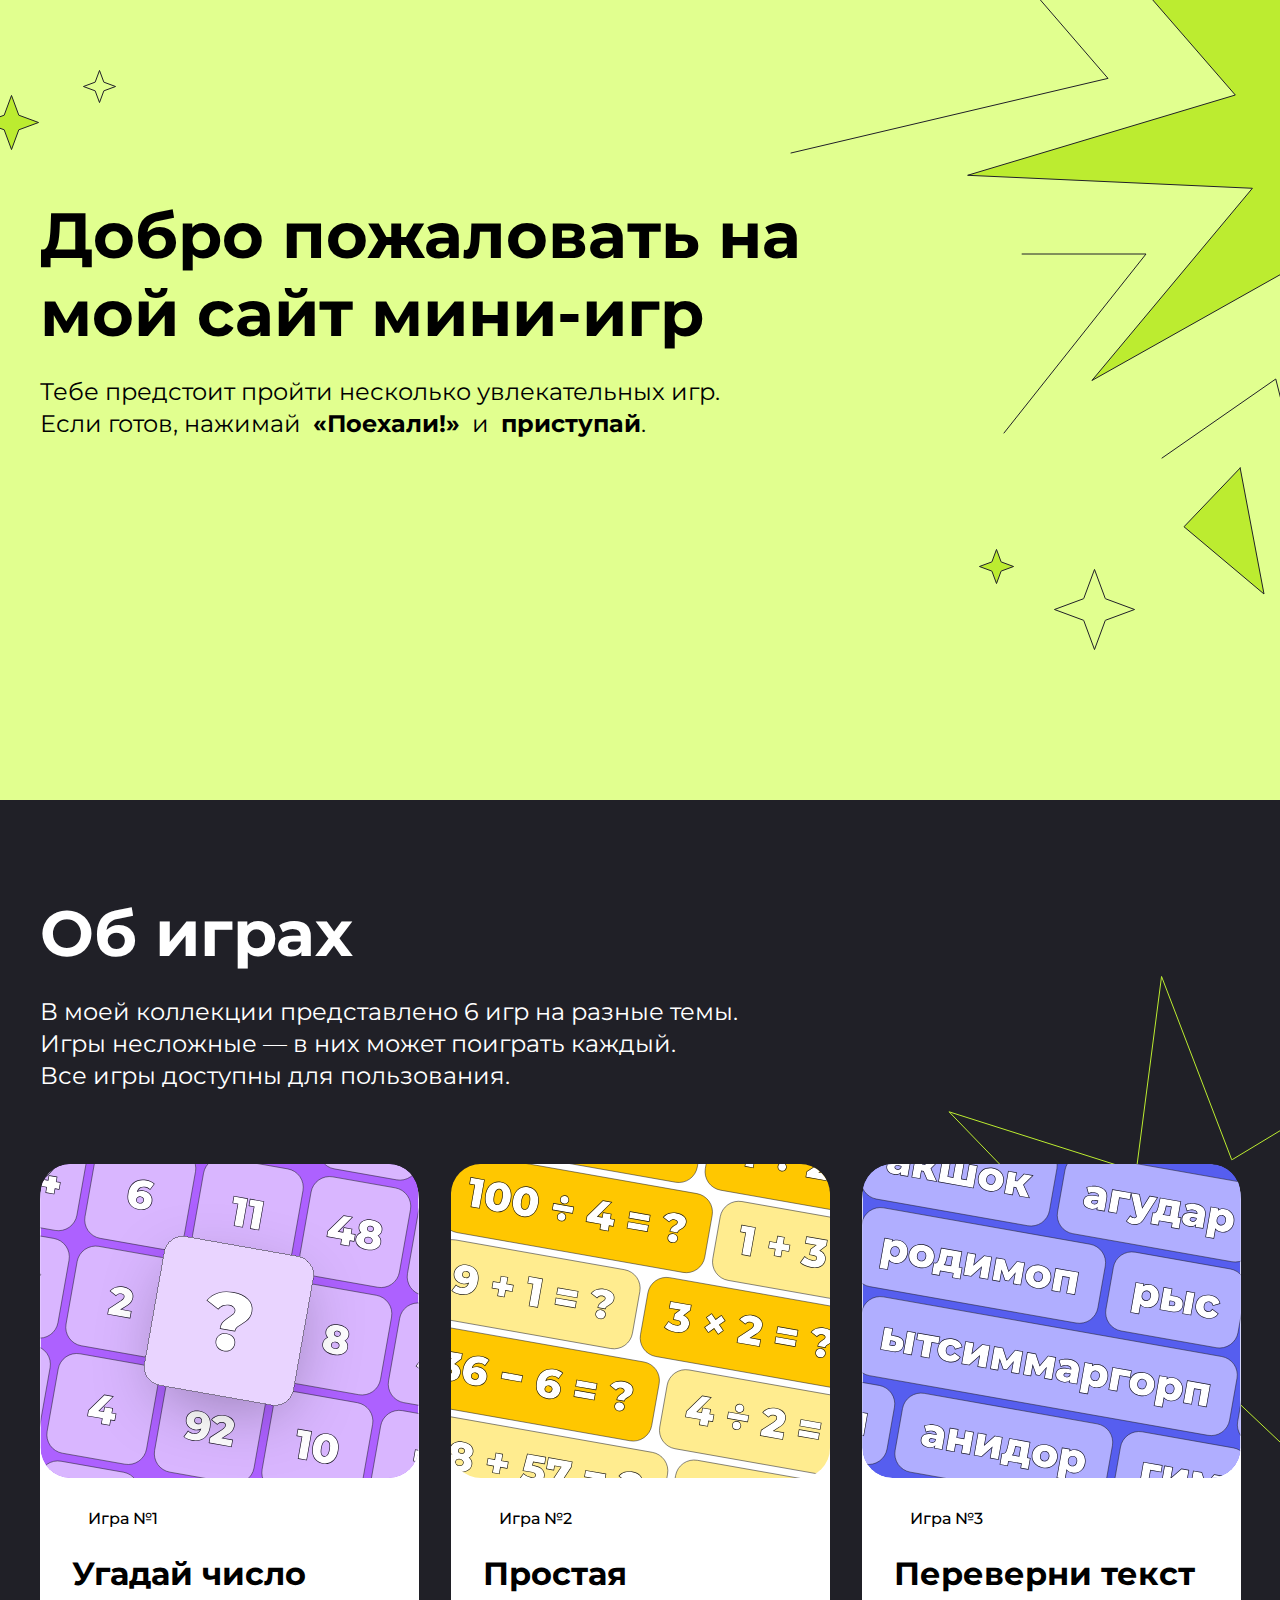
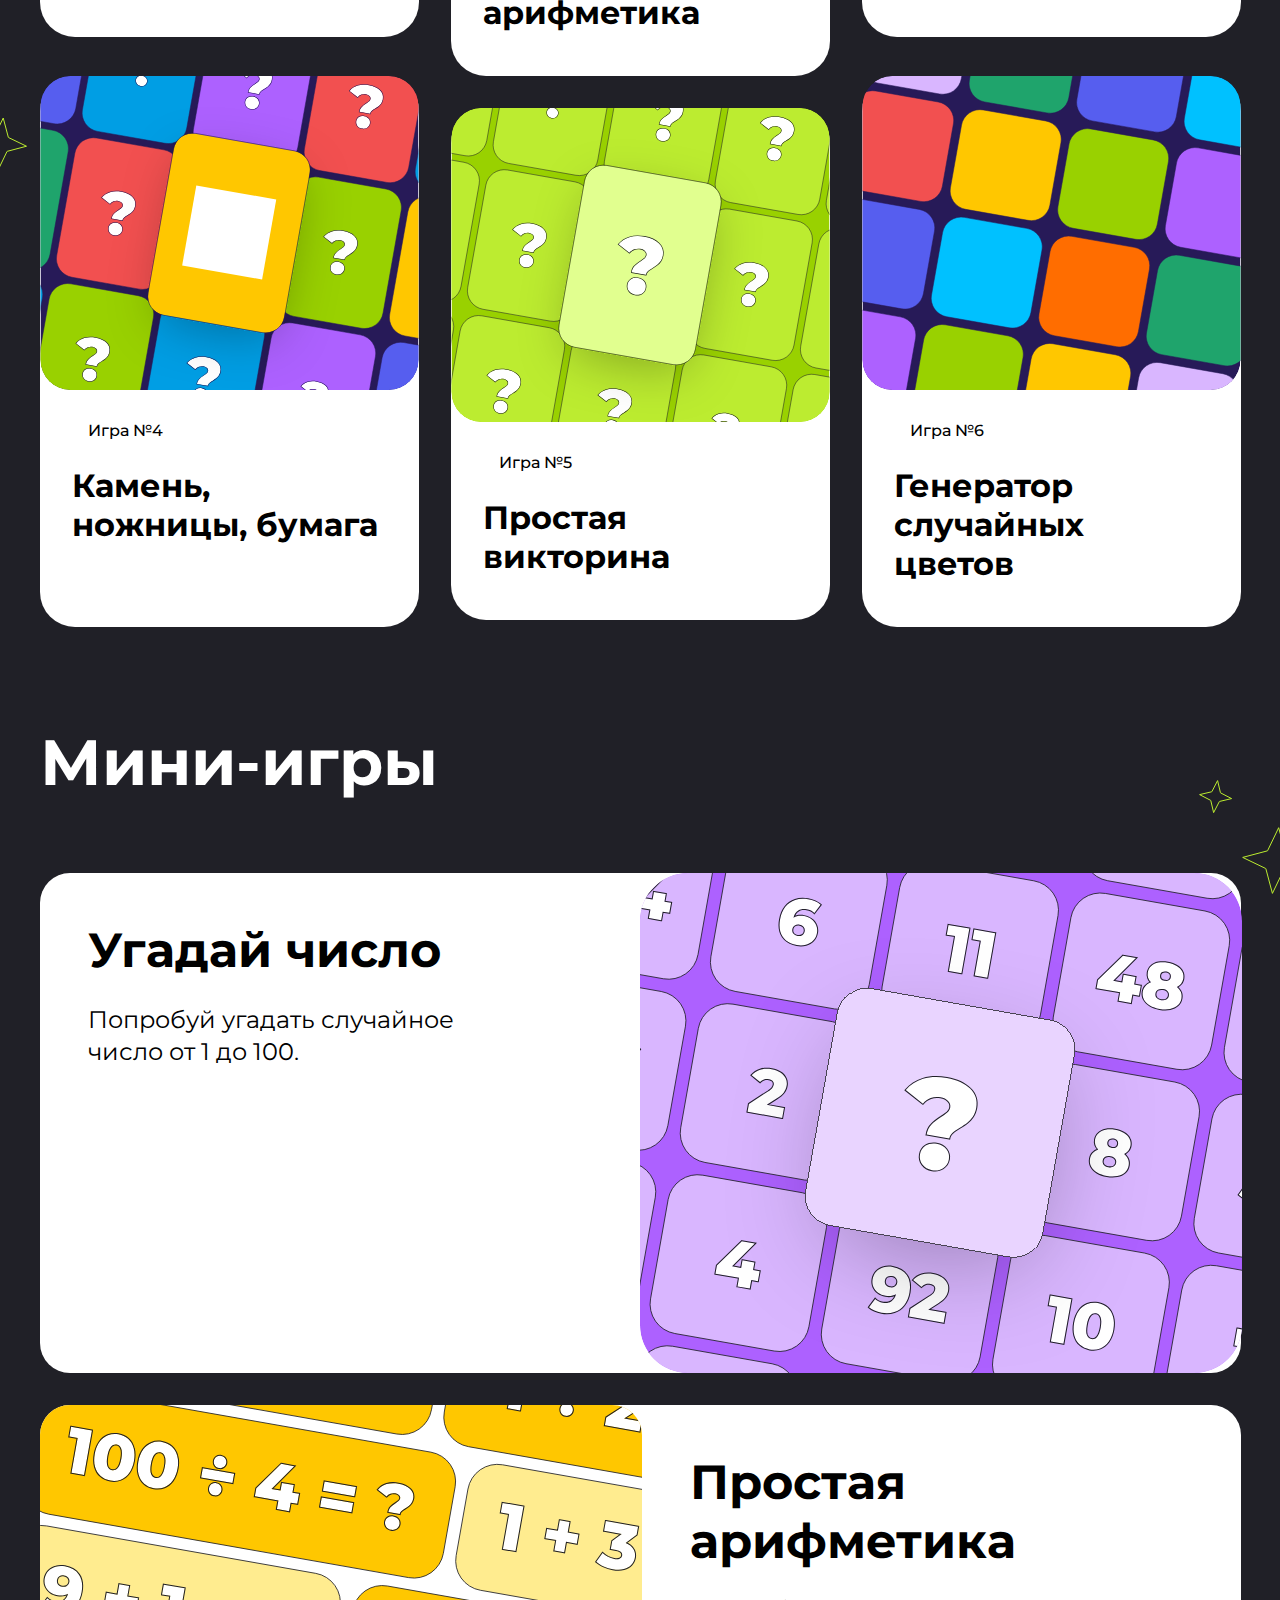
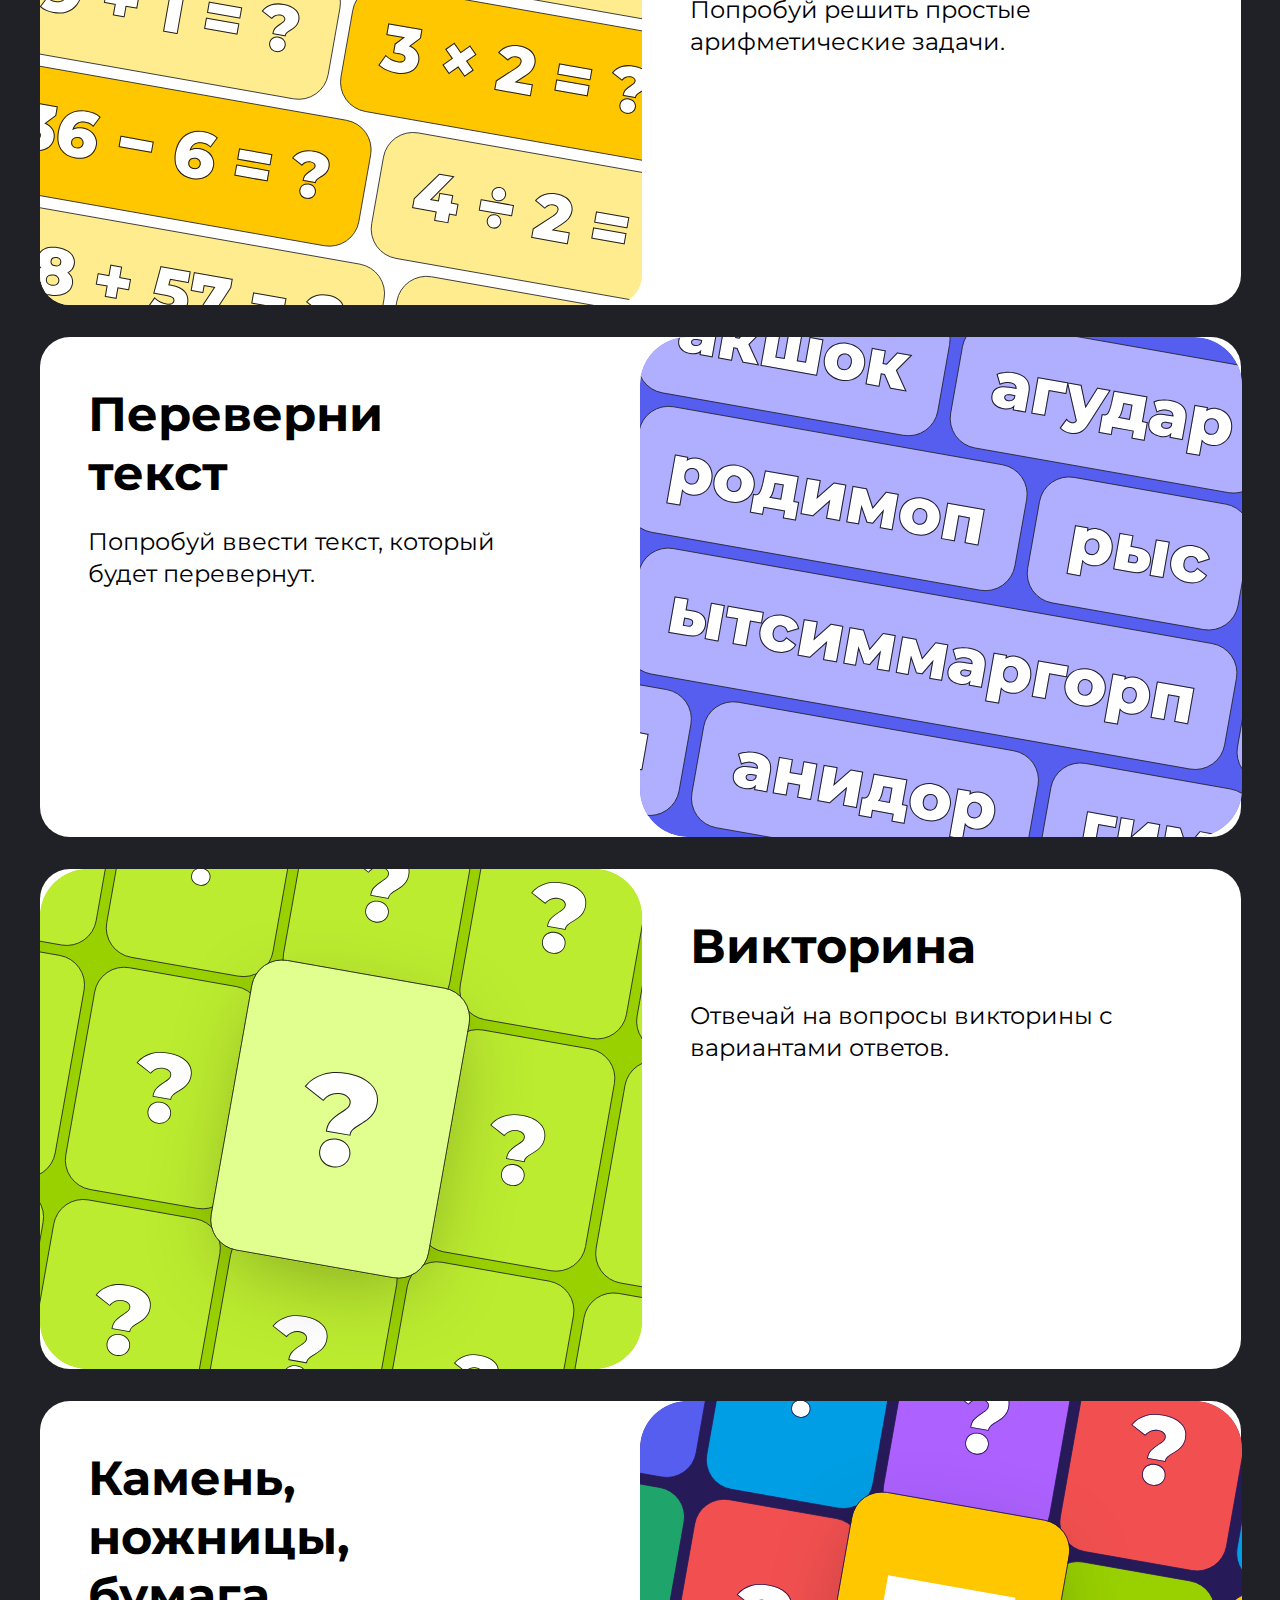
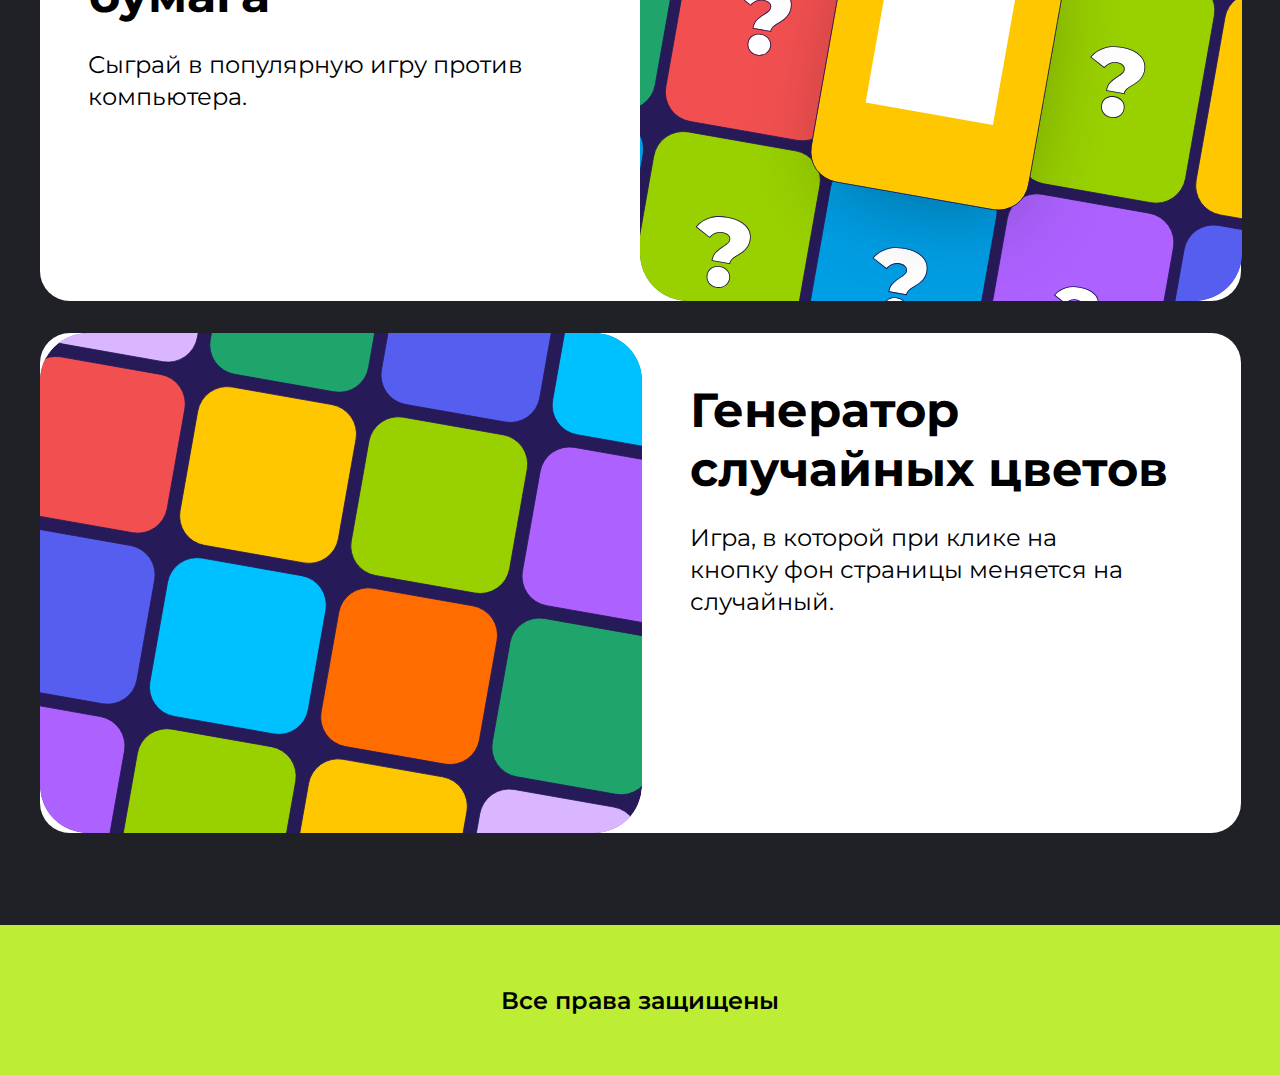
==== commit 3f3bd157: "Hwork2 Мобильная версия" ====
--- a/index.html
+++ b/index.html
@@ -10,15 +10,17 @@
     <link href="https://fonts.googleapis.com/css2?family=Montserrat:ital,wght@0,100..900;1,100..900&display=swap" rel="stylesheet">
     <link rel="stylesheet" href="style.css">
 </head>
-<body>
+<div>
     <div class="top center">
         <section class="top-content">
             <h1 class="title">Добро пожаловать на мой сайт мини-игр</h1>
             <p class="top-content__text">Тебе предстоит пройти несколько увлекательных игр. </p>
-            <p class="top-content__text1">Если готов, нажимай  &nbsp<b>«Поехали!»</b> &nbsp и &nbsp <strong>приступай</strong>.</p>
+            <p class="top-content__text1">Если готов, нажимай &nbsp<b>«Поехали!»</b> &nbsp и &nbsp <strong>приступай</strong>.</p>
+            <p class="top-content__text2">Тебе предстоит пройти несколько увлекательных игр. Если готов, нажимай <strong>«Поехали!»</strong> &nbsp и &nbsp <strong>приступай</strong>.</p>
 
             <div >
-                <a href="#About-plays" class="top-content__batton">Поехали!</a>
+                <a href="#About-plays" class="top-content__batton"></a>
+                <a href="#mini-plays" class="mob-top-content__batton"></a>
             </div>
 
         </section>
@@ -29,6 +31,13 @@
             <img class="top-img__Star5" src="img/Star 5.svg" alt="star5">
             <img class="top-img__Star4" src="img/Star 4.svg" alt="star4">
         </div>
+        <div class="top-img-mob">
+            <img class="top-img-mob__star-for-mobile" src="img/star-for-mobile.svg" alt="star-for-mobile">
+            <img class="top-img-mob__star4mobile" src="img/Star 4 mobile.svg" alt="star4mobile">
+            <img class="top-img-mob__star5mobile" src="img/Star 5 mobile.png" alt="star5mobile">
+            <img class="top-img-mob__star2mobile" src="img/Star 2 mob.svg" alt="star2mobile">
+            <img class="top-img-mob__star3mobile" src="img/Star 3 mob.svg" alt="star3mobile">
+        </div>
     </div>
     <div class="main center">
         <div class="main-img">
@@ -71,7 +80,7 @@
                 <h2  class="main__plays_item-title"><a href="#mini-plays-6"></a>Генератор случайных цветов</a></h2> 
             </article>
         </div>
-        <h1 class="main__title title-mini-plays">Мини-игры</h1>
+        <h1 class="title-mini-plays">Мини-игры</h1>
         <div class="main-img-1">
             <img class="main-img-1__Star-6" src="img/Star 6.svg" alt="Star6">
             <img class="main-img-1__Star-7" src="img/Star 7.svg" alt="Star7">
@@ -82,7 +91,7 @@
                     <h2  class="main__mini-plays_item-title">Угадай число</h2>
                     <h3 class="main__mini-plays_item-text">Попробуй угадать случайное число от 1 до 100.</h3>
                     <div >
-                        <a href="#About-plays" class="main-content__batton">Поехали!</a>
+                        <a href="#About-plays" class="top-content__batton">Поехали!</a>
                     </div> 
                 </div>
                 <img class="main__mini-plays_item-img" src="img/CardUgaday.svg" alt="Угадай число"> 
@@ -93,7 +102,7 @@
                     <h2  class="main__mini-plays_item-title">Простая арифметика</a></h2>
                    <h3 class="main__mini-plays_item-text">Попробуй решить простые арифметические задачи.</h3>
                    <div >
-                        <a href="#About-plays" class="main-content__batton">Поехали!</a>
+                        <a href="#About-plays" class="top-content__batton">Поехали!</a>
                     </div>
                 </div>
             </article>
@@ -102,7 +111,7 @@
                 <h2  class="main__mini-plays_item-title">Переверни текст</a></h2> 
                    <h3 class="main__mini-plays_item-text">Попробуй ввести текст, который будет перевернут.</h3>
                    <div >
-                       <a href="#About-plays" class="main-content__batton">Поехали!</a>
+                       <a href="#About-plays" class="top-content__batton">Поехали!</a>
                     </div> 
                 </div>
                 <img class="main__mini-plays_item-img" src="img/CardPereverniText.svg" alt="Переверни текст">
@@ -113,17 +122,16 @@
                    <h2  class="main__mini-plays_item-title">Викторина</a></h2>
                    <h3 class="main__mini-plays_item-text">Отвечай на вопросы викторины с вариантами ответов.</h3>
                    <div >
-                       <a href="#About-plays" class="main-content__batton">Поехали!</a>
+                       <a href="#About-plays" class="top-content__batton">Поехали!</a>
                     </div>
                 </div>
             </article>
             <article class="main__mini-plays_item main__mini-plays_item-4" id="mini-plays-4">
-                
                 <div class="main__mini-plays_item-content-1"> 
                     <h2  class="main__mini-plays_item-title">Камень, ножницы, бумага</a></h2> 
                     <h3 class="main__mini-plays_item-text">Сыграй в популярную игру против компьютера.</h3>
                     <div >
-                        <a href="#About-plays" class="main-content__batton">Поехали!</a>
+                        <a href="#About-plays" class="top-content__batton">Поехали!</a>
                     </div>
                 </div>
                 <img class="main__mini-plays_item-img" src="img/CardKamenNozhnitsy.svg" alt="Камень, ножницы,  бумага">
@@ -133,13 +141,63 @@
                 <div class="main__mini-plays_item-content-2"> 
                    <h2  class="main__mini-plays_item-title">Генератор случайных цветов</a></h2>
                    <h3 class="main__mini-plays_item-text">Игра, в которой при клике на кнопку фон страницы меняется на случайный.</h3>
-                   <div >
-                       <a href="#About-plays" class="main-content__batton">Поехали!</a>
-                    </div>
-                </div>
-            </article>
-        </div>
-    </div>    
+                    <a href="#About-plays" class="top-content__batton">Поехали!</a>
+                </div>
+            </article>
+        </div>
+    </div>
+
+    <div class="mob center">
+        <h1 class="mob-title" id="mini-plays" >Мини-игры</h1>
+        <article class="mob__mini-plays_item mob__mini-plays_item-1" id="mini-plays-1">
+                <div class="mob__mini-plays_item-content"> 
+                    <img class="mob__mini-plays_item-img" src="img/CardUgaday.svg" alt="Угадай число"> 
+                    <h2  class="mob__mini-plays_item-title">Угадай число</h2>
+                    <h3 class="mob__mini-plays_item-text">Попробуй угадать случайное число от 1 до 100.</h3>
+                    <a href="#mini-plays" class="mob-content__batton">Играть!</a>
+                </div> 
+        </article>
+        <article class="mob__mini-plays_item mob__plays_item-2" id="mini-plays-2">
+               <div class="mob__mini-plays_item-content">
+                   <img class="mob__mini-plays_item-img" src="img/CardArifmetika.svg" alt="Простая арифметика">
+                   <h2  class="mob__mini-plays_item-title">Простая арифметика</a></h2>
+                   <h3 class="mob__mini-plays_item-text">Попробуй решить простые арифметические задачи.</h3>
+                   <a href="#mini-plays" class="mob-content__batton">Играть!</a>
+                </div>
+        </article>
+        <article class="mob__mini-plays_item mob__plays_item-3" id="mini-plays-3">
+               <div class="mob__mini-plays_item-content"> 
+                   <img class="mob__mini-plays_item-img" src="img/CardPereverniText.svg" alt="Переверни текст">
+                   <h2  class="mob__mini-plays_item-title">Переверни текст</a></h2> 
+                   <h3 class="mob__mini-plays_item-text">Попробуй ввести текст, который будет перевернут.</h3>
+                   <a href="#mini-plays" class="mob-content__batton">Играть!</a> 
+               </div>
+        </article>
+        <article class="mob__mini-plays_item mob__mini-plays_item-5" id="mini-plays-5">
+                <div class="mob__mini-plays_item-content"> 
+                   <img class="mob__mini-plays_item-img" src="img/CardVictorina.svg" alt="Простая викторина">
+                   <h2 class="mob__mini-plays_item-title">Викторина</a></h2>
+                   <h3 class="mob__mini-plays_item-text">Отвечай на вопросы викторины с вариантами ответов.</h3>
+                   <a href="#mini-plays" class="mob-content__batton">Играть!</a>
+                </div>
+        </article>
+        <article class="mob__mini-plays_item mob__mini-plays_item-4" id="mini-plays-4">
+                <div class="mob__mini-plays_item-content"> 
+                   <img class="mob__mini-plays_item-img" src="img/CardKamenNozhnitsy.svg" alt="Камень, ножницы,  бумага">
+                   <h2  class="mob__mini-plays_item-title">Камень, ножницы, бумага</a></h2> 
+                   <h3 class="mob__mini-plays_item-text">Сыграй в популярную игру против компьютера.</h3>
+                   <a href="#mini-plays" class="mob-content__batton">Играть!</a>
+                </div>
+        </article>
+        <article class="mob__mini-plays_item mob__mini-plays_item-6" id="mini-plays-6">
+               <div class="mob__mini-plays_item-content"> 
+                   <img class="mob__mini-plays_item-img" src="img/CardGeneratorTsvetov.svg" alt="Генератор случайных цветов">
+                   <h2  class="mob__mini-plays_item-title">Генератор случайных цветов</a></h2>
+                   <h3 class="mob__mini-plays_item-text">Игра, в которой при клике на кнопку фон страницы меняется на случайный.</h3>
+                   <a href="#mini-plays" class="mob-content__batton">Играть!</a>
+                </div>
+        </article>
+    </div>
     <footer class="footer">
         <h4>Все права защищены</h4>
     </footer>
--- a/style.css
+++ b/style.css
@@ -1,348 +1,518 @@
 * {
-    margin: 0;
-    padding: 0;
-  }
-  
-  body {
-    font-family: "Montserrat", sans-serif;
-  }
-  
+  margin: 0;
+  padding: 0;
+}
+
+body {
+  font-family: "Montserrat", sans-serif;
+}
+
+.center {
+  padding-left: calc(50% - 600px);
+  padding-right: calc(50% - 600px);
+}
+@media(max-width:833px) {
   .center {
-    padding-left: calc(50% - 600px);
-    padding-right: calc(50% - 600px);
-  }
+    padding-left: calc(50% - 182px);
+    padding-right: calc(50% - 148px);
+  }
+}
+h1{
+  font-family: inherit;
+  font-size: 64px;
+  font-weight: 700;
+  line-height: 78.02px;
+  text-align: left;
+}
+h2{
+  font-family: inherit;
+  font-size: 32px;
+  font-weight: 700;
+  line-height: 39.01px;
+  text-align: left;
+}
+h3{
+  font-family: inherit;
+  font-size: 16px;
+  font-weight: 500;
+  line-height: 17.6px;
+  text-align: left;
+}
+h4{
+  font-family: inherit;
+  font-size: 24px;
+  font-weight: 600;
+  line-height: 29.26px;
+  text-align: center;
+}
+@media(max-width:833px){
   h1{
-    font-family: inherit;
-    font-size: 64px;
+    font-size: 40px;
     font-weight: 700;
-    line-height: 78.02px;
-    text-align: left;
-  }
-  h2{
-    font-family: inherit;
-    font-size: 32px;
-    font-weight: 700;
-    line-height: 39.01px;
-    text-align: left;
-  }
-  h3{
+    line-height: 48.76px;
+    text-align: center;
+  }
+}
+a {
+  text-decoration-line: none;
+  color: #202027;
+}
+.top{
+  height: 800px;
+  background-image: url(img/BackgroundGreen.svg);
+  background-repeat: no-repeat;
+  background-size: cover;
+  background-position: center;
+}
+.top-content{
+  z-index: 1;
+  position: absolute;
+  display: flex; 
+ justify-content: left;
+ flex-direction: column;
+}
+.title{
+  display: flex;
+  flex-wrap: wrap;
+  width: 769px;
+  font-family: inherit;
+  margin-top: 196px;
+  margin-bottom: 24px;
+}
+@media(min-width:834px){
+.top-content__text, .top-content__text1{
+  display: flex;
+  flex-wrap: wrap;
+  font-family: inherit;
+  font-size: 24px;
+  font-weight: 400;
+  line-height: 32px;
+  text-align: left;
+  }
+  .top-content__text2{
+    display: none;
+  }
+  .top-img-mob{
+    visibility: hidden;
+    display: none;
+  }
+  .mob-top-content__batton{
+    visibility: hidden;
+    display: none;
+  }
+}
+.top-content__batton{
+  z-index: 1;
+  background: url(img/button-black.svg);
+  display: inline-block;
+  width: 247px;
+  height: 66px;
+  cursor: pointer;
+  transition: 0.2s;
+  color: transparent;
+  margin-top: 48px;
+} 
+@media (min-width:833px) {
+.top-content__batton:hover{
+  width: 247px;
+  height: 66px;
+  border-radius: 60px;
+  background-color: #FFFFFF;
+  background-image: url(img/button-white.svg);
+}
+
+.top-img__star-for-mobile{
+  visibility: hidden;
+  display: none;
+}
+.top-img__star4mobile{
+  visibility: hidden;
+  display: none;
+}
+.top-img__star5mobile{
+  visibility: hidden;
+  display: none;
+}
+
+.mob{
+  visibility: hidden;
+  display: none;
+}
+}
+.top-img{
+  position: absolute;
+  display: flex;
+}
+.top-img__StarBiggest{
+  margin-left: 750px;
+}
+.top-img__Star3{
+  position: absolute;
+  top: 69px;
+  left: 42px;
+}
+.top-img__Star2{
+  position: absolute;
+  top: 94px;
+  left: -57px;
+}
+.top-img__Star4{
+  position: absolute;
+  top:568px;
+  left:1013px;
+}
+.top-img__Star5{
+  position: absolute;
+  top:548px;
+  left:938px;
+}
+.main {
+  box-sizing: border-box;
+  width: 100%;
+  background-color: #202027;   
+  padding-top: 94px;
+  padding-bottom: 92px;
+}
+.main-img{
+  position: absolute;
+  display: flex;
+}
+.main-img__Star-1{
+  position: absolute;
+  margin-top: 80px;
+  margin-left: 880px;
+}
+.main-img__Star-11{
+  position: absolute;
+  top: 770px;
+  right: 59.83px;
+}
+.main-img__Star-12{
+  position: absolute;
+  top: 822px;
+  left: -67px;
+}
+.main-img-1{
+  position: absolute;
+  display: flex;
+  width: 100%;
+}
+.main-img-1__Star-6{
+  position: absolute;
+  top: -47px;
+  left: 1201px;
+}
+.main-img-1__Star-7{
+  position: absolute;
+  top: -93.79px;
+  left: 1158px;
+}
+.main__title{
+  color: #FFFFFF;
+  margin-bottom: 24px;
+}
+.title-mini-plays{
+  color: #FFFFFF;
+  margin-bottom: 24px;
+}
+.main__text{
+  display: flex;
+  flex-wrap: wrap;
+  width: 760px;
+  font-family: inherit;
+  font-size: 24px;
+  font-weight: 400;
+  line-height: 32px;
+  text-align: left;
+  color: #FFFFFF;
+}
+.main__plays {
+  display: grid;
+  column-gap: 32px;
+  grid-template-columns: repeat(12,1fr);
+  width: 1201px;
+  margin-top: 72px;
+}
+
+.main__plays_item{
+  grid-column: span 4;
+}
+
+.main__plays_item{
+  transition: 1s;
+}
+.main__plays_item:hover{
+  transform: scale(1.1);
+  transform-origin: center center;
+}
+.main__plays_item{
+  position: relative;
+}
+.main__plays_item-title>a::before {
+    position: absolute;
+    content: '';
+    inset: 0;
+}
+.main__plays_item{
+  display: flex;
+  flex-direction: column;
+  justify-content: left;
+  background-color: #FFFFFF;
+  border-radius: 35px;
+}
+.main__plays_item-5{
+  margin-top: 32px;
+}
+.main__plays_item-1, .main__plays_item-3{
+  height: 473px;
+}
+.main__plays_item-4, .main__plays_item-6{
+  height: 551px;
+}
+.main__plays_item-2, .main__plays_item-5{
+  height: 512px;
+}
+.main__plays_item-img{
+  border-radius: 30px;
+  height: 314px;
+}
+.main__plays_item-number{
+  margin-left: 48px;
+  margin-top: 32px;
+  margin-bottom: 26px;
+}
+.main__plays_item-title{
+  margin-left: 32px;
+  margin-bottom: 36px;
+  width: 306px;
+}
+.title-mini-plays{
+  margin-top: 96px;
+  margin-bottom: 72px;
+}
+.main__mini-plays {
+  display: grid;
+  gap: 32px;
+  grid-template-columns: repeat(12,1fr);
+  width: 1201px;
+  margin-top: 48px;
+}
+.main__mini-plays_item{
+  grid-column: span 12;
+}
+.main__mini-plays_item{
+  display: flex;
+  background-color: #FFFFFF;
+  border-radius: 30px;
+  height: 500px;
+}
+.main__mini-plays_item-content-1{
+  display: flex;
+  flex-direction: column;
+  justify-content: left;
+  margin-top: 48px;
+  margin-right: 112px;
+  margin-left: 48px;
+}
+.main__mini-plays_item-content-2, .main__mini-plays_item-content-4, .main__mini-plays_item-content-6 {
+  display: flex;
+  flex-direction: column;
+  justify-content: left;
+  margin-top: 48px;
+  margin-left: 48px;
+
+}
+.main__mini-plays_item-img{
+  border-radius: 30px;
+  height: 500px;  
+}
+
+.main__mini-plays_item-text{
+  display: flex;
+  flex-wrap: wrap;
+  width: 440px;
+  font-family: inherit;
+  font-size: 24px;
+  font-weight: 400;
+  line-height: 32px;
+  text-align: left;
+}
+.main__mini-plays_item-title{
+  font-family: inherit;
+  font-size: 48px;
+  font-weight: 700;
+  line-height: 58.51px;
+  text-align: left;
+  margin-bottom: 24px;
+}
+.footer{
+  background-image: url(img/background\ footer.svg);
+  background-repeat: no-repeat;
+  background-size: cover;
+  background-position: center;
+  padding-top: 61px;
+  padding-bottom: 60px;
+}
+
+
+@media(max-width:833px) {
+.top-content center{
+   justify-content: center;
+}
+.top{
+    height: 700px;
+    background-image: url(img/background-for-mobile.svg);
+  }
+  .title{
+    width: 296px;
+    margin-top: 147px;
+    margin-bottom: 24px;
+    margin-left: 24px;
+  }
+
+  .top-content__text, .top-content__text1, .top-content__batton{
+    visibility: hidden;
+    display: none
+  }
+  .top-content__text2{
+    flex-wrap: wrap;
+    width: 296px;
     font-family: inherit;
     font-size: 16px;
-    font-weight: 500;
-    line-height: 17.6px;
-    text-align: left;
-  }
-  h4{
-    font-family: inherit;
-    font-size: 24px;
-    font-weight: 600;
-    line-height: 29.26px;
+    font-weight: 400;
+    line-height: 19.5px;
     text-align: center;
-  }
-  a {
-    text-decoration-line: none;
-    color: #202027;
-}
-  .top{
-    height: 800px;
-    background-image: url(img/BackgroundGreen.svg);
-    background-repeat: no-repeat;
-    background-size: cover;
-    background-position: center;
-  }
-  .top-content{
+    margin-left: 24px;
+  }
+  .mob-top-content__batton{
     z-index: 1;
-    position: absolute;
-    display: flex; 
-   justify-content: left;
-   flex-direction: column;
-  }
-  .title{
-    display: flex;
-    flex-wrap: wrap;
-    width: 769px;
-    font-family: inherit;
-    margin-top: 196px;
-    margin-bottom: 24px;
-  }
-  .top-content__text, .top-content__text1{
-    display: flex;
-    flex-wrap: wrap;
-    font-family: inherit;
-    font-size: 24px;
-    font-weight: 400;
-    line-height: 32px;
-    text-align: left;
-  }
-  .top-content__batton{
-    z-index: 1;
-    background: url(img/button-black.svg);
+    background: url(img/batton-go-for-mobile.svg);
     display: inline-block;
-    width: 247px;
-    height: 66px;
+    width: 285px;
+    height: 55px;
     cursor: pointer;
     transition: 0.2s;
     color: transparent;
     margin-top: 48px;
+    margin-left: 27px;
   } 
-  .top-content__batton:hover{
-    width: 247px;
-    height: 66px;
-    border-radius: 60px;
+ 
+  .top-img__StarBiggest {
+    visibility: hidden;
+    display: none;
+  }
+  .main-img {
+    visibility: hidden;
+    display: none;
+  }
+  .top-img{
+    visibility: hidden;
+    display: none;
+  }
+  .top-img-mob__star-for-mobile{
+    position: absolute;
+    right: 15px;
+  }
+  .top-img-mob__star3mobile{
+    position: absolute;
+    top: 59px;
+    left: 96px;
+  }
+  .top-img-mob__star2mobile{
+    position: absolute;
+    top: 99px;
+    left: 39px;
+  }
+    .top-img-mob__star4mobile{
+    position: absolute;
+    top: 620px;
+    left:275px;
+  }
+  .top-img-mob__Star5{
+    visibility: hidden;
+    display: none;
+  }
+  .top-img-mob__star5mobile{
+    position: absolute;
+    top: 580px;
+    left:245px;
+}
+.main__plays, .main__title, .main__text{
+  visibility: hidden;
+  display: none;
+}
+.main{
+  visibility: hidden;
+  display: none;
+}
+.mob{
+  box-sizing: border-box;
+  width: 100%;
+  background-color: #202027;   
+  padding-top: 48.88px;
+  padding-bottom: 48.88px;
+  justify-content: left;
+}
+.mob-title{
+  display: flex;
+  flex-wrap: wrap;
+  width: 275px;
+  text-align: left;
+  margin-bottom: 48px;
+  color: #FFFFFF;
+}
+.mob__mini-plays {
+    display: grid;
+    gap: 24px;
+    grid-template-columns: repeat(12,1fr);
+    width: 343px;
+    margin-top: 48px;
+  }
+  .mob__mini-plays_item{
+    grid-column: span 12;
+  }
+  .mob__mini-plays_item{
+    display: flex;
     background-color: #FFFFFF;
-    background-image: url(img/button-white.svg);
-  }
-  .main-content__batton{
+    border-radius: 27.22px;
+    width: 343px;
+    margin-bottom: 24px;
+    padding-bottom: 24px;
+  }
+  .mob__mini-plays_item-content{
+    display: flex;
+    flex-direction: column;
+    justify-content: left;
+  }
+
+  .mob__mini-plays_item-img{
+    border-radius: 30px;
+    height: 284.93px;  
+  }
+
+  .mob__mini-plays_item-text{
+    display: flex;
+    flex-wrap: wrap;
+    width: 285px;
+    text-align: left;
+    margin-left: 29px;
+  }
+  .mob__mini-plays_item-title{
+    text-align: left;
+    margin-bottom: 16px;
+    margin-top: 29px;
+    margin-left: 29px;
+  }
+  .mob-content__batton{
     z-index: 1;
-    background: url(img/button-play-black.svg);
+    background: url(img/button-play-mobile.svg);
     display: inline-block;
-    width: 247px;
-    height: 66px;
+    width: 285px;
+    height: 55px;
     cursor: pointer;
     transition: 0.2s;
     color: transparent;
-    margin-top: 48px;
+    margin-top: 32px;
+    margin-left: 29px;
   } 
-  .main-content__batton:hover{
-    width: 247px;
-    height: 66px;
-    border-radius: 60px;
-    background-color: #FFFFFF;
-    background-image: url(img/button-play-white.svg);
-  }
-
-  .top-content__btn {
-    position: absolute;
-    margin-top: 48px;
-    background:#202027;
-    border: 1px solid #202027;
-    box-sizing: border-box;
-    border-radius: 60px;
-    width: 247px;
-    height: 66px;
-    font-family: Montserrat;
-    font-size: 24px;
-    font-weight: 600;
-    line-height: 34.01px;
-    color: #FFFFFF;
-    text-align: center;
-    cursor: pointer;
-  }
-  .top-content__btn:hover {
-    transition: 1s;
-    border: 1px solid #202027;
-    background-color: #FFFFFF;
-    font-weight: 600;
-    color: #202027;
-  }
-  .top-img{
-    position: absolute;
-    display: flex;
-  }
-  .top-img__StarBiggest{
-    margin-left: 854px;
-  }
-  .top-img__Star3{
-    position: absolute;
-    top: 69px;
-    left: 42px;
-  }
-  .top-img__Star2{
-    position: absolute;
-    top: 94px;
-    left: -57px;
-  }
-  .top-img__Star4{
-    position: absolute;
-    top:568px;
-    left:1013px;
-  }
-  .top-img__Star5{
-    position: absolute;
-    top:548px;
-    left:938px;
-  }
-  .main {
-    box-sizing: border-box;
-    width: 100%;
-    background-color: #202027;   
-    padding-top: 94px;
-    padding-bottom: 92px;
-  }
-  .main-img{
-    position: absolute;
-    display: flex;
-  }
-  .main-img__Star-1{
-    position: absolute;
-    margin-top: 80px;
-    margin-left: 980px;
-  }
-  .main-img__Star-11{
-    position: absolute;
-    top: 770px;
-    right: 59.83px;
-  }
-  .main-img__Star-12{
-    position: absolute;
-    top: 822px;
-    left: -67px;
-  }
-  .main-img-1{
-    position: absolute;
-    display: flex;
-    width: 100%;
-  }
-  .main-img-1__Star-6{
-    position: absolute;
-    top: -47px;
-    left: 1201px;
-  }
-  .main-img-1__Star-7{
-    position: absolute;
-    top: -93.79px;
-    left: 1158px;
-  }
-  .main__title{
-    color: #FFFFFF;
-    margin-bottom: 24px;
-  }
-  .main__text{
-    display: flex;
-    flex-wrap: wrap;
-    width: 760px;
-    font-family: inherit;
-    font-size: 24px;
-    font-weight: 400;
-    line-height: 32px;
-    text-align: left;
-    color: #FFFFFF;
-  }
-  .main__plays {
-    display: grid;
-    column-gap: 32px;
-    grid-template-columns: repeat(12,1fr);
-    width: 1201px;
-    margin-top: 72px;
-  }
-  .main__plays_item{
-    grid-column: span 4;
-  }
-  .main__plays_item{
-    transition: 1s;
-  }
-  .main__plays_item:hover{
-    transform: scale(1.1);
-    transform-origin: center center;
-  }
-  .main__plays_item{
-    position: relative;
-  }
-  .main__plays_item-title>a::before {
-      position: absolute;
-      content: '';
-      inset: 0;
-  }
-  .main__plays_item{
-    display: flex;
-    flex-direction: column;
-    justify-content: left;
-    background-color: #FFFFFF;
-    border-radius: 30px;
-  }
-  .main__plays_item-5{
-    margin-top: 32px;
-  }
-  .main__plays_item-1, .main__plays_item-3{
-    height: 473px;
-  }
-  .main__plays_item-4, .main__plays_item-6{
-    height: 551px;
-  }
-  .main__plays_item-2, .main__plays_item-5{
-    height: 512px;
-  }
-  .main__plays_item-img{
-    border-radius: 30px;
-    height: 314px;
-  }
-  .main__plays_item-number{
-    margin-left: 48px;
-    margin-top: 32px;
-    margin-bottom: 26px;
-  }
-  .main__plays_item-title{
-    margin-left: 32px;
-    margin-bottom: 36px;
-    width: 306px;
-  }
-  .title-mini-plays{
-    margin-top: 96px;
-    margin-bottom: 72px;
-  }
-  .main__mini-plays {
-    display: grid;
-    gap: 32px;
-    grid-template-columns: repeat(12,1fr);
-    width: 1201px;
-    margin-top: 48px;
-  }
-  .main__mini-plays_item{
-    grid-column: span 12;
-  }
-  .main__mini-plays_item{
-    display: flex;
-    background-color: #FFFFFF;
-    border-radius: 30px;
-    height: 500px;
-  }
-  .main__mini-plays_item-content-1{
-    display: flex;
-    flex-direction: column;
-    justify-content: left;
-    margin-top: 48px;
-    margin-right: 112px;
-    margin-left: 48px;
-  }
-  .main__mini-plays_item-content-2, .main__mini-plays_item-content-4, .main__mini-plays_item-content-6 {
-    display: flex;
-    flex-direction: column;
-    justify-content: left;
-    margin-top: 48px;
-    margin-left: 48px;
-
-  }
-  .main__mini-plays_item-img{
-    border-radius: 30px;
-    height: 500px;  
-  }
-
-  .main__mini-plays_item-text{
-    display: flex;
-    flex-wrap: wrap;
-    width: 440px;
-    font-family: inherit;
-    font-size: 24px;
-    font-weight: 400;
-    line-height: 32px;
-    text-align: left;
-  }
-  .main__mini-plays_item-title{
-    font-family: inherit;
-    font-size: 48px;
-    font-weight: 700;
-    line-height: 58.51px;
-    text-align: left;
-    margin-bottom: 24px;
-  }
-  .footer{
-    background-image: url(img/background\ footer.svg);
-    background-repeat: no-repeat;
-    background-size: cover;
-    background-position: center;
-    padding-top: 61px;
-    padding-bottom: 60px;
-  }
-
-@import 'style';
-@import 'tablet';+}
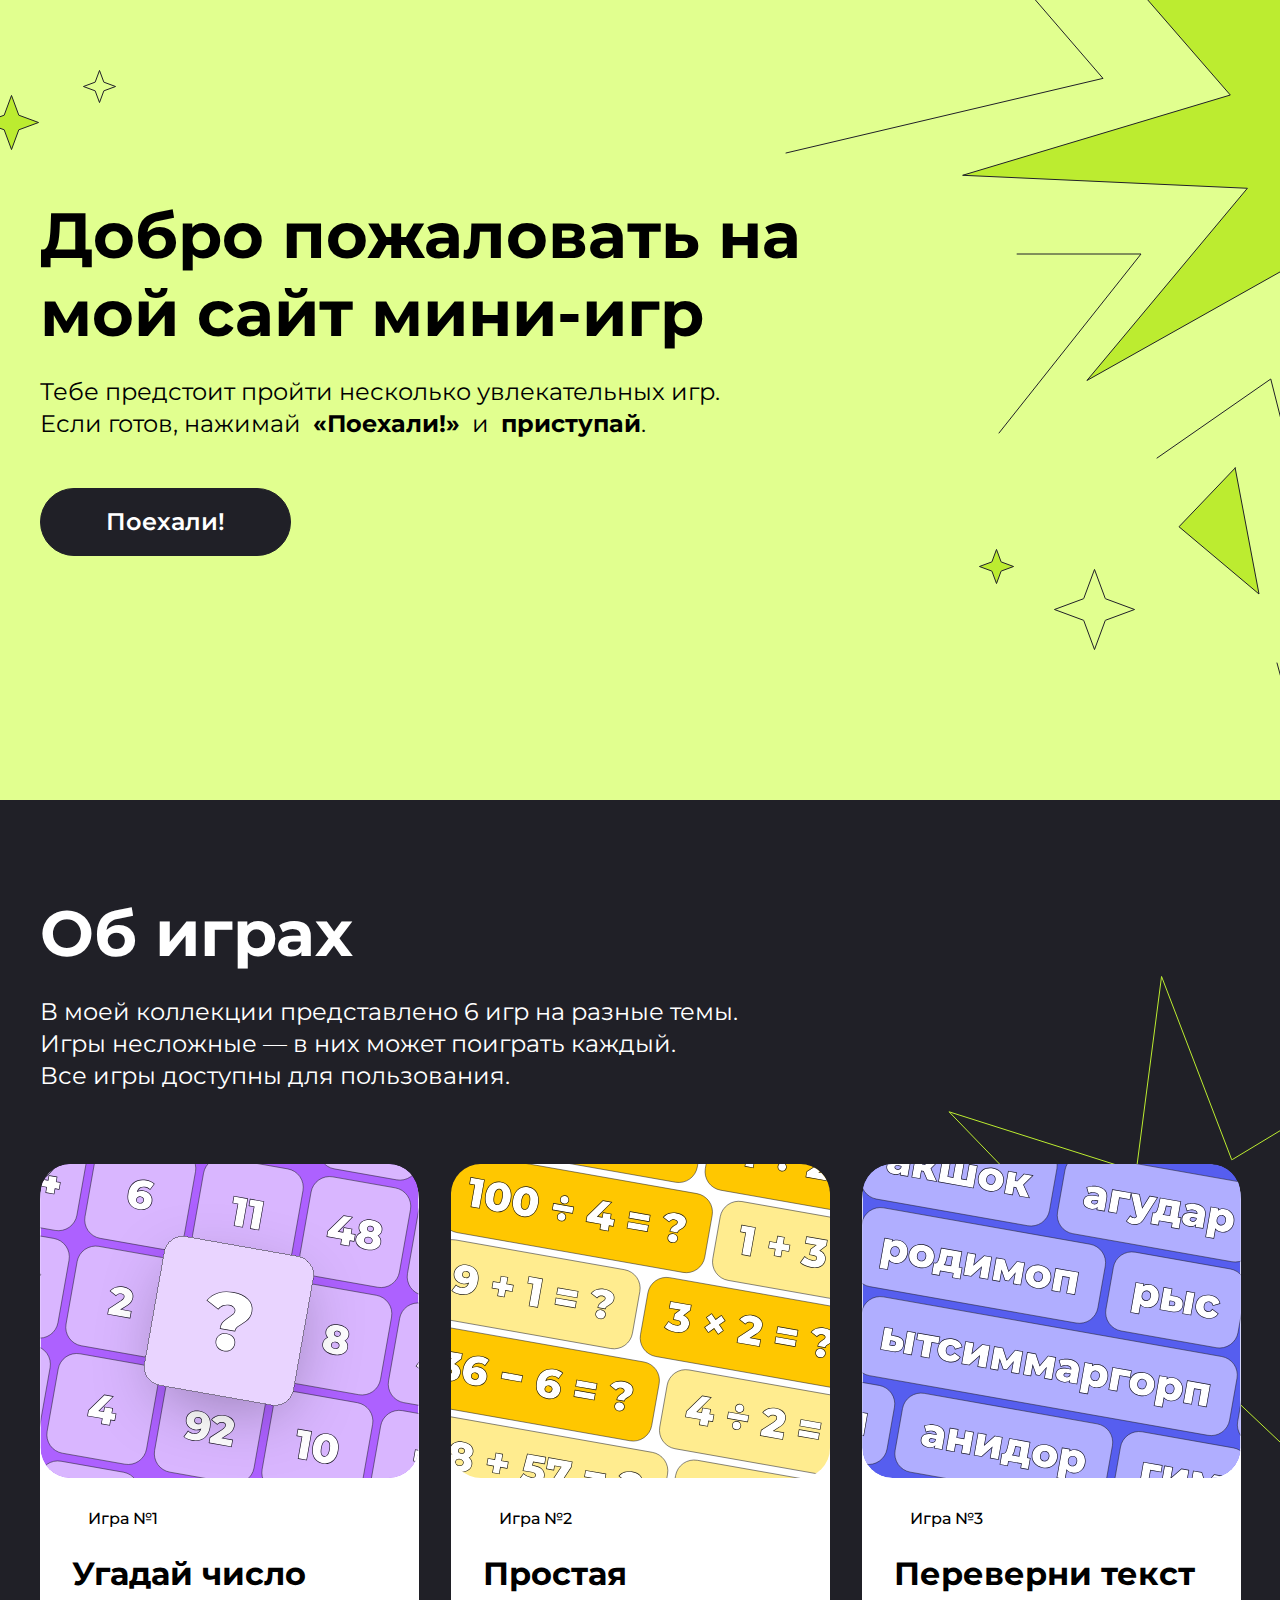
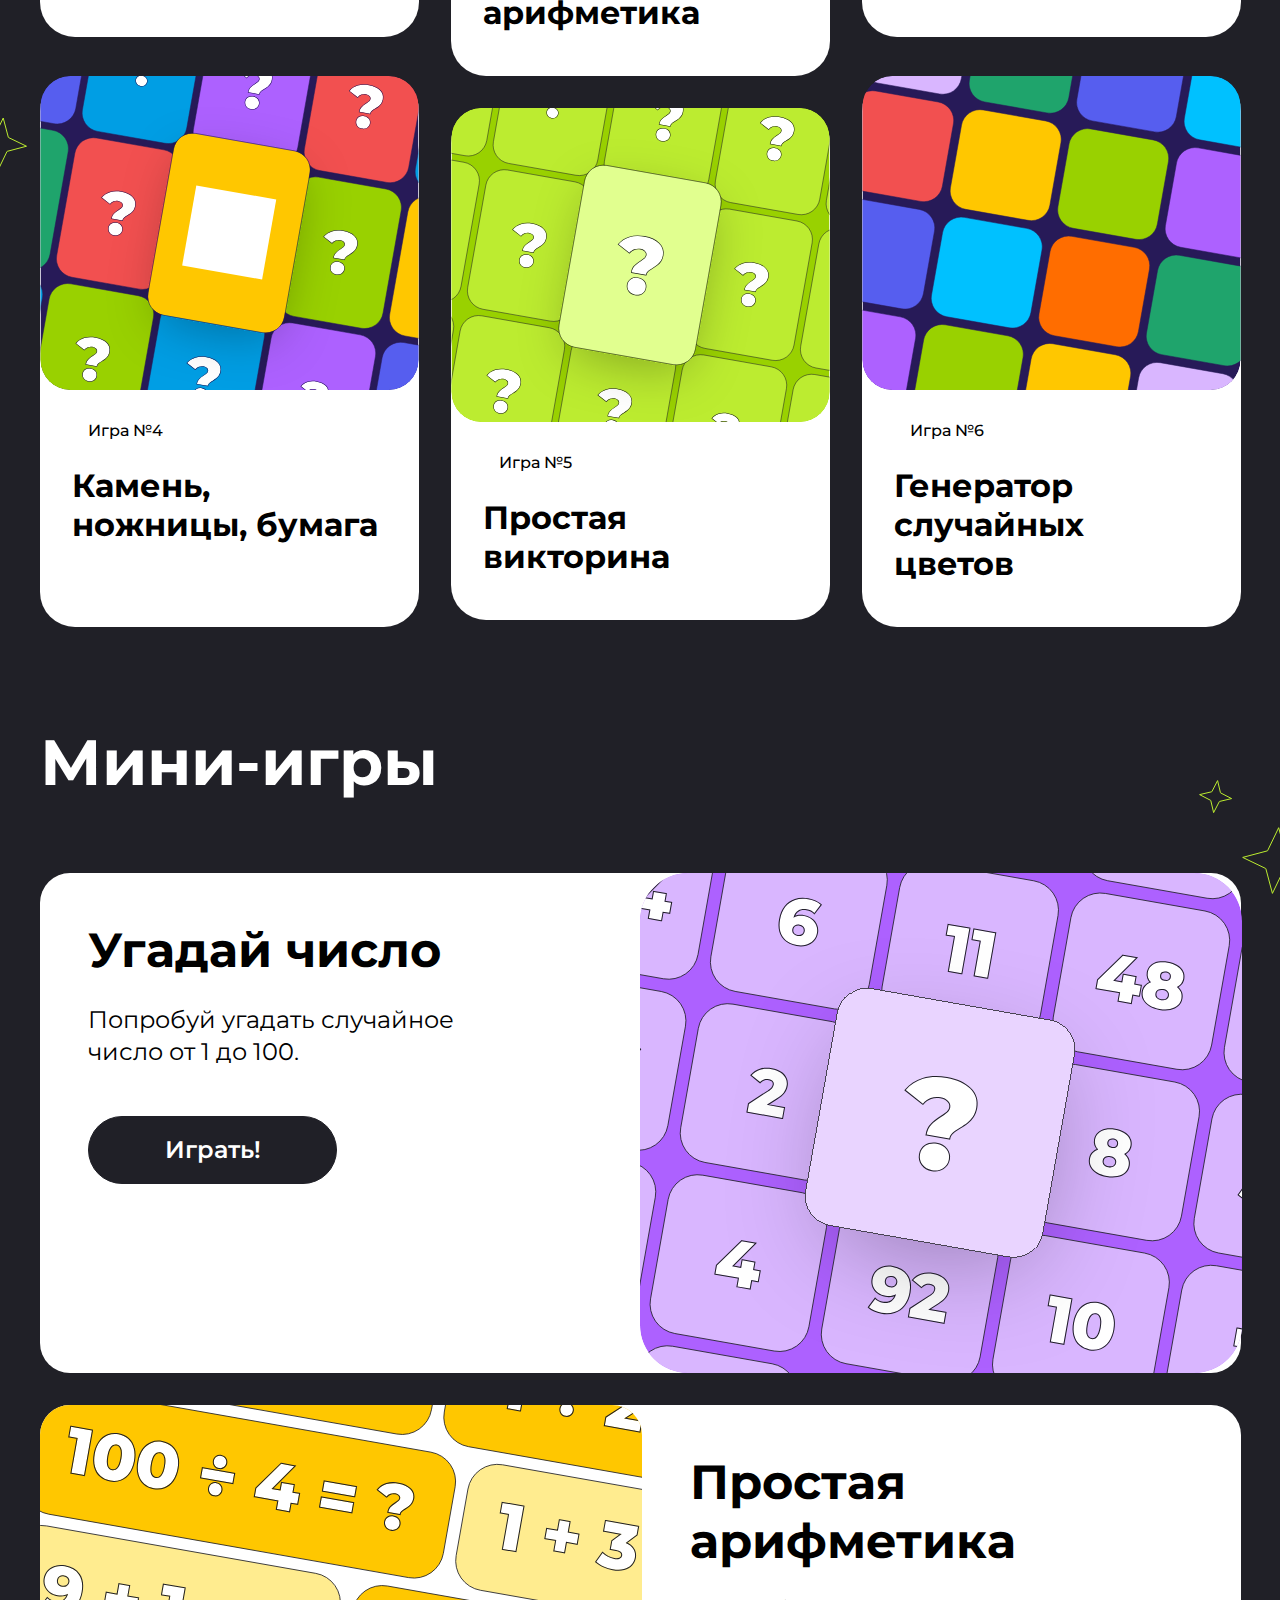
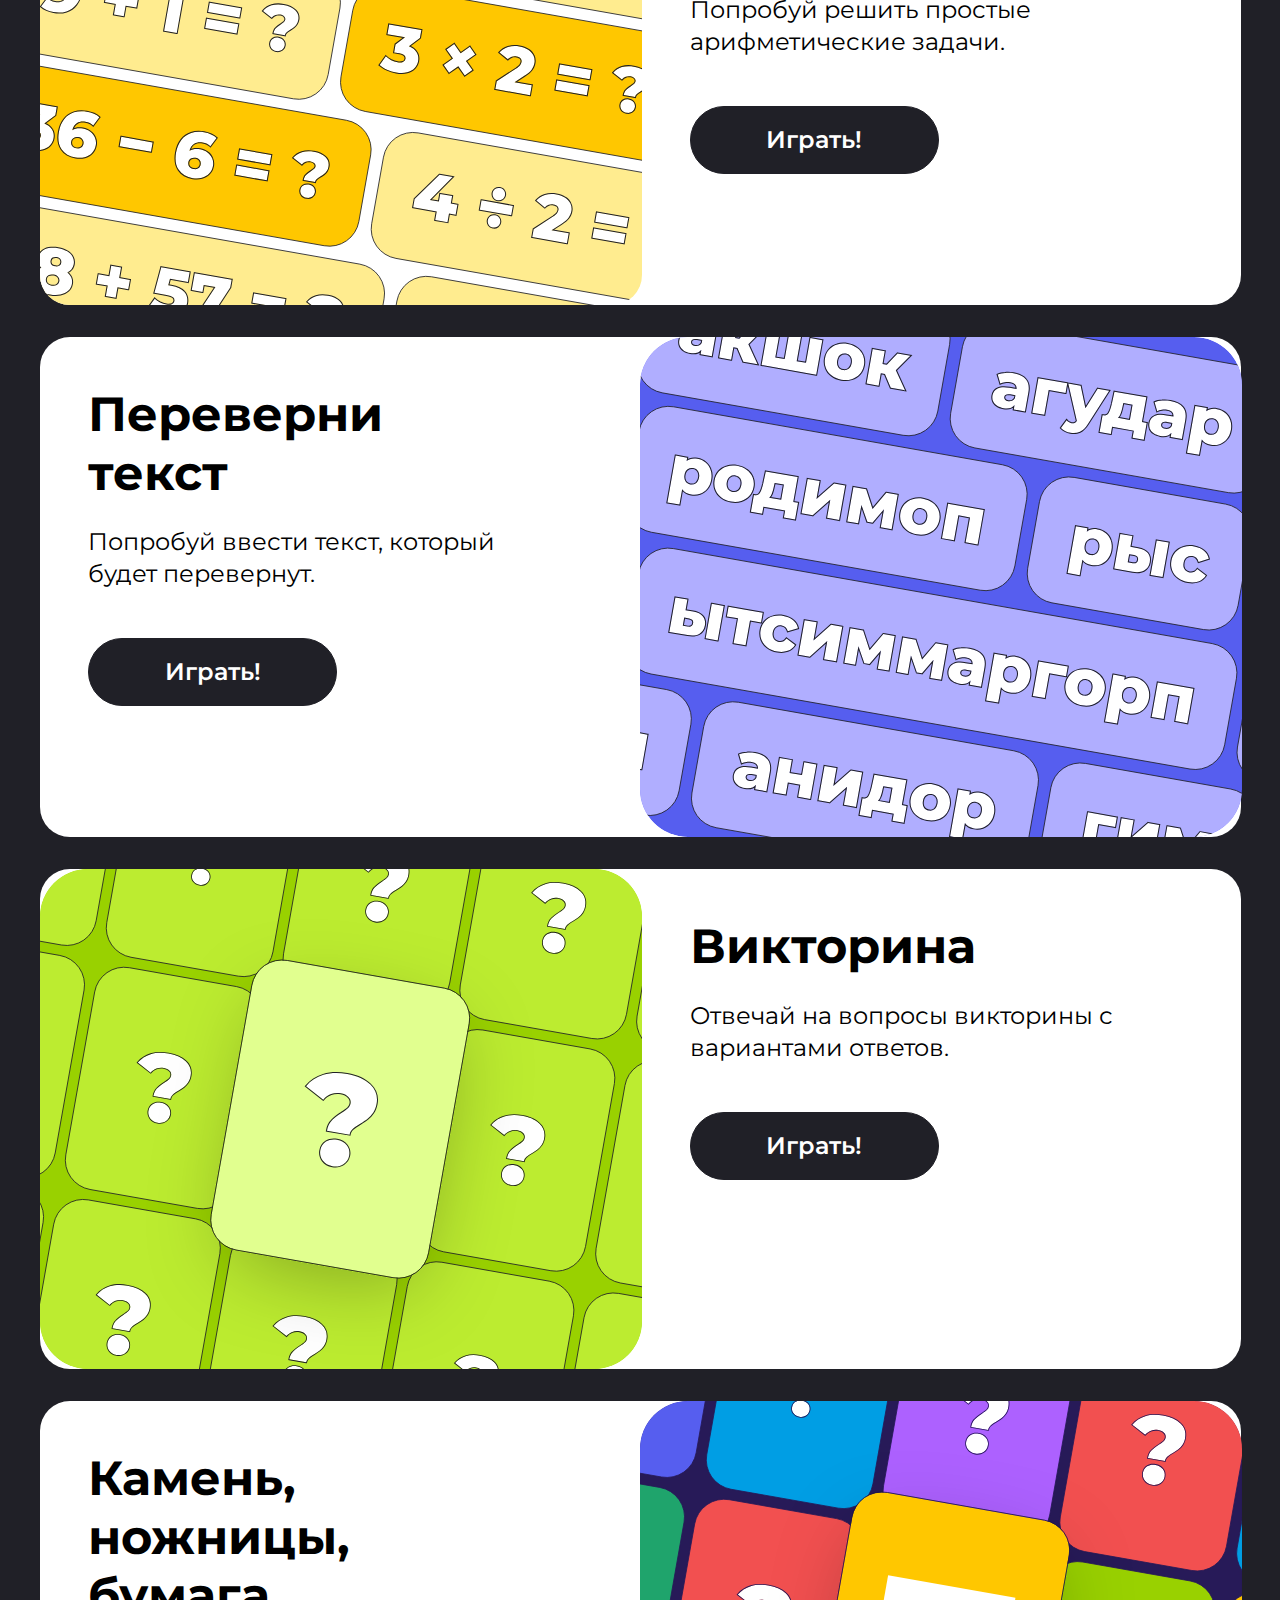
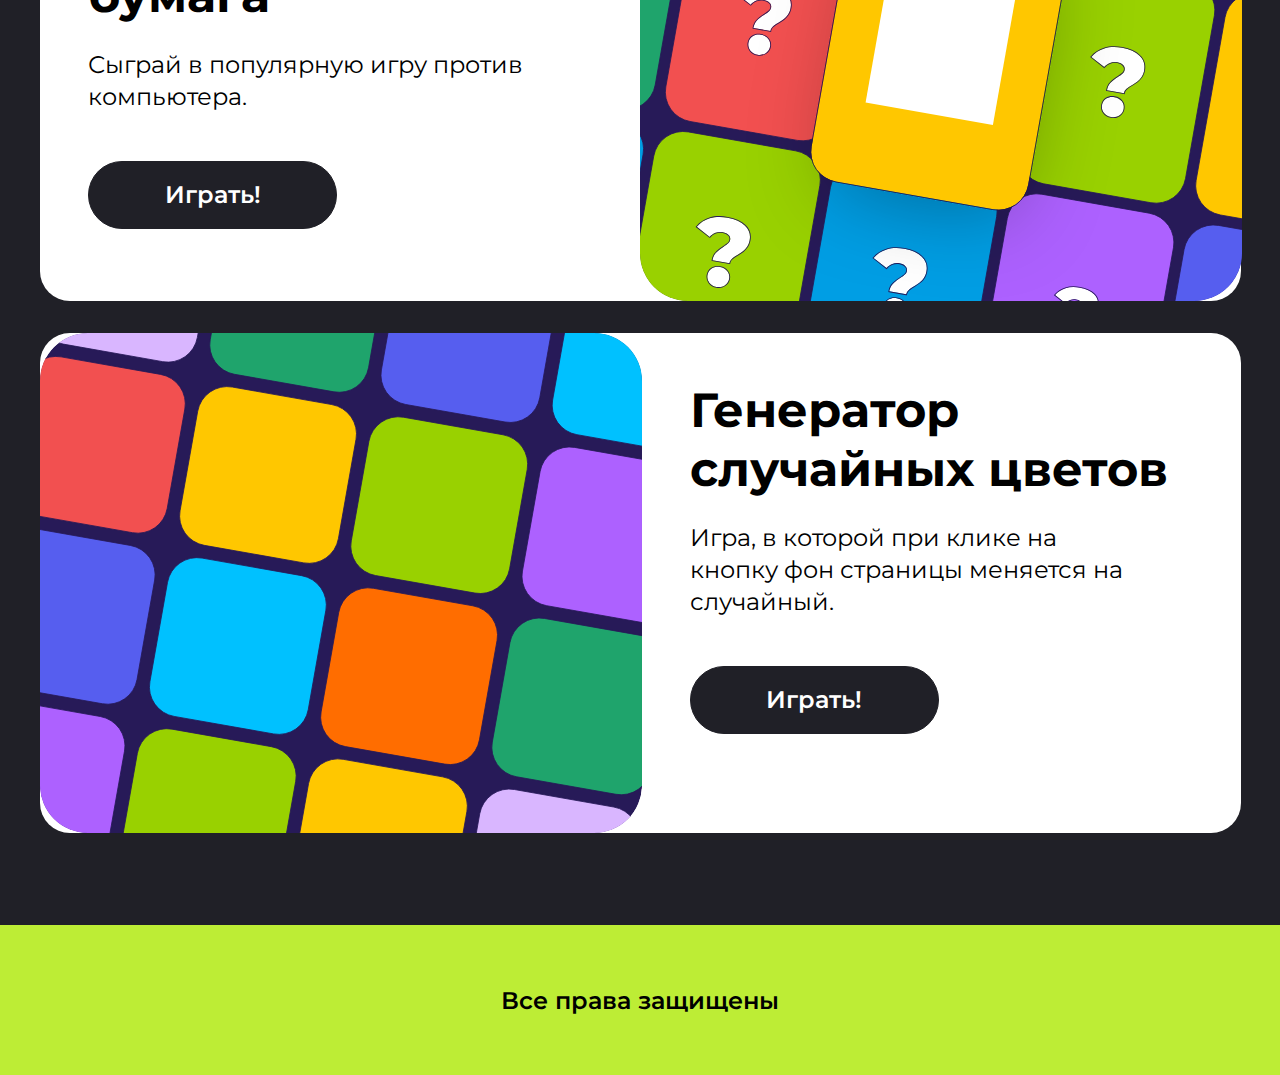
==== commit 3f726728: "Merge 8548df71c5aad0b649a955d400ebe9ff495b57d1 into 3f3bd157ed1d2f600f46bd08c9f83a450d2033f3" ====
--- a/index.html
+++ b/index.html
@@ -19,10 +19,9 @@
             <p class="top-content__text2">Тебе предстоит пройти несколько увлекательных игр. Если готов, нажимай <strong>«Поехали!»</strong> &nbsp и &nbsp <strong>приступай</strong>.</p>
 
             <div >
-                <a href="#About-plays" class="top-content__batton"></a>
-                <a href="#mini-plays" class="mob-top-content__batton"></a>
+                <a href="#About-plays" class="top-content__batton">Поехали!</a>
+                <a href="#mini-plays" class="mob-top-content__batton">Поехали!</a>
             </div>
-
         </section>
         <div class="top-img">
             <img class="top-img__StarBiggest" src="img/StarBiggest.svg" alt="StarBiggest">
@@ -91,7 +90,7 @@
                     <h2  class="main__mini-plays_item-title">Угадай число</h2>
                     <h3 class="main__mini-plays_item-text">Попробуй угадать случайное число от 1 до 100.</h3>
                     <div >
-                        <a href="#About-plays" class="top-content__batton">Поехали!</a>
+                        <a href="#About-plays" class="main__mini-plays_batton">Играть!</a>
                     </div> 
                 </div>
                 <img class="main__mini-plays_item-img" src="img/CardUgaday.svg" alt="Угадай число"> 
@@ -102,7 +101,7 @@
                     <h2  class="main__mini-plays_item-title">Простая арифметика</a></h2>
                    <h3 class="main__mini-plays_item-text">Попробуй решить простые арифметические задачи.</h3>
                    <div >
-                        <a href="#About-plays" class="top-content__batton">Поехали!</a>
+                        <a href="#About-plays" class="main__mini-plays_batton">Играть!</a>
                     </div>
                 </div>
             </article>
@@ -111,7 +110,7 @@
                 <h2  class="main__mini-plays_item-title">Переверни текст</a></h2> 
                    <h3 class="main__mini-plays_item-text">Попробуй ввести текст, который будет перевернут.</h3>
                    <div >
-                       <a href="#About-plays" class="top-content__batton">Поехали!</a>
+                       <a href="#About-plays" class="main__mini-plays_batton">Играть!</a>
                     </div> 
                 </div>
                 <img class="main__mini-plays_item-img" src="img/CardPereverniText.svg" alt="Переверни текст">
@@ -122,7 +121,7 @@
                    <h2  class="main__mini-plays_item-title">Викторина</a></h2>
                    <h3 class="main__mini-plays_item-text">Отвечай на вопросы викторины с вариантами ответов.</h3>
                    <div >
-                       <a href="#About-plays" class="top-content__batton">Поехали!</a>
+                       <a href="#About-plays" class="main__mini-plays_batton">Играть!</a>
                     </div>
                 </div>
             </article>
@@ -131,7 +130,7 @@
                     <h2  class="main__mini-plays_item-title">Камень, ножницы, бумага</a></h2> 
                     <h3 class="main__mini-plays_item-text">Сыграй в популярную игру против компьютера.</h3>
                     <div >
-                        <a href="#About-plays" class="top-content__batton">Поехали!</a>
+                        <a href="#About-plays" class="main__mini-plays_batton">Играть!</a>
                     </div>
                 </div>
                 <img class="main__mini-plays_item-img" src="img/CardKamenNozhnitsy.svg" alt="Камень, ножницы,  бумага">
@@ -141,7 +140,7 @@
                 <div class="main__mini-plays_item-content-2"> 
                    <h2  class="main__mini-plays_item-title">Генератор случайных цветов</a></h2>
                    <h3 class="main__mini-plays_item-text">Игра, в которой при клике на кнопку фон страницы меняется на случайный.</h3>
-                    <a href="#About-plays" class="top-content__batton">Поехали!</a>
+                    <a href="#About-plays" class="main__mini-plays_batton">Играть!</a>
                 </div>
             </article>
         </div>
--- a/style.css
+++ b/style.css
@@ -11,12 +11,7 @@
   padding-left: calc(50% - 600px);
   padding-right: calc(50% - 600px);
 }
-@media(max-width:833px) {
-  .center {
-    padding-left: calc(50% - 182px);
-    padding-right: calc(50% - 148px);
-  }
-}
+
 h1{
   font-family: inherit;
   font-size: 64px;
@@ -102,24 +97,74 @@
   }
 }
 .top-content__batton{
-  z-index: 1;
-  background: url(img/button-black.svg);
+  z-index: -1;
   display: inline-block;
-  width: 247px;
-  height: 66px;
+  border-radius: 60px;
+  border: 1px solid #202027;
+  background-color: #202027;
+  font-family: inherit;
+  font-size: 24px;
+  font-weight: 600;
+  line-height: 34.01px;
+  text-align: center;
   cursor: pointer;
-  transition: 0.2s;
-  color: transparent;
+  color: #FFFFFF;
+  padding-left: 65px;
+  padding-right: 65px;
+  padding-top: 16px;
+  padding-bottom: 16px;
   margin-top: 48px;
 } 
-@media (min-width:833px) {
 .top-content__batton:hover{
-  width: 247px;
-  height: 66px;
   border-radius: 60px;
   background-color: #FFFFFF;
-  background-image: url(img/button-white.svg);
-}
+  border: 1px solid #202027;
+  font-family: inherit;
+  font-size: 24px;
+  font-weight: 600;
+  line-height: 34.01px;
+  text-align: center;
+  cursor: pointer;
+  color: #202027;
+  padding-left: 65px;
+  padding-right: 65px;
+  padding-top: 16px;
+  padding-bottom: 16px;
+}
+.main__mini-plays_batton{
+  z-index: 1;
+  display: inline-block;
+  border-radius: 60px;
+  border: 1px solid #202027;
+  background-color: #202027;
+  font-family: inherit;
+  font-size: 24px;
+  font-weight: 600;
+  line-height: 34.01px;
+  text-align: center;
+  cursor: pointer;
+  color: #FFFFFF;
+  width: 247px;
+  padding-top: 16px;
+  padding-bottom: 16px;
+  margin-top: 48px;
+} 
+.main__mini-plays_batton:hover{
+  border-radius: 60px;
+  background-color: #FFFFFF;
+  border: 1px solid #202027;
+  font-family: inherit;
+  font-size: 24px;
+  font-weight: 600;
+  line-height: 34.01px;
+  text-align: center;
+  cursor: pointer;
+  color: #202027;
+  width: 247px;
+  padding-top: 16px;
+  padding-bottom: 16px;
+}
+@media (min-width:833px) {
 
 .top-img__star-for-mobile{
   visibility: hidden;
@@ -144,7 +189,8 @@
   display: flex;
 }
 .top-img__StarBiggest{
-  margin-left: 750px;
+  position: absolute;
+  left: 745px;
 }
 .top-img__Star3{
   position: absolute;
@@ -179,8 +225,8 @@
 }
 .main-img__Star-1{
   position: absolute;
-  margin-top: 80px;
-  margin-left: 880px;
+  top: 80px;
+  left: 880px;
 }
 .main-img__Star-11{
   position: absolute;
@@ -353,9 +399,212 @@
   padding-top: 61px;
   padding-bottom: 60px;
 }
-
+@media(max-width:1024px){
+
+    .center {
+      padding-left: calc(50% - 393px);
+      padding-right: calc(50% - 306px);
+    }
+  .title{
+    margin-top: 136px;
+    width: 500px;
+  }
+  h2{
+    font-family: inherit;
+    font-size: 24px;
+    font-weight: 600;
+    line-height: 29.26px;
+    text-align: center;
+  }
+
+  .main__plays {
+    display: grid;
+    column-gap: 29px;
+    row-gap: 29px;
+    grid-template-columns: repeat(12,1fr);
+    width: 786px;
+    margin-top: 72px;
+  }
+ 
+  .main__plays_item{
+    grid-column: span 6;
+    grid-row: span 4;
+  }
+  .main__plays_item-5{
+    margin-top: 0;
+  }
+  .main__plays_item-1, .main__plays_item-3{
+    height: 473px;
+  }
+  .main__plays_item-4, .main__plays_item-6{
+    height: 473px;
+  }
+  .main__plays_item-2, .main__plays_item-5{
+    height: 473px;
+  }
+  .main__plays_item-img{
+    border-radius: 30px;
+    height: 314px;
+  }
+  .main__plays_item-number{
+    margin-left: 48px;
+    margin-top: 32px;
+    margin-bottom: 26px;
+  }
+  .main__plays_item-title{
+    margin-left: 32px;
+    margin-bottom: 36px;
+    width: 306px;
+  }
+  .main__plays_item{
+    transition: 1s;
+  }
+  .main__plays_item:hover{
+    transform: scale(1.1);
+    transform-origin: center center;
+  }
+  .top-img__StarBiggest{
+    position: absolute;
+    left: 298px;
+  }
+  .top-img__Star3{
+    position: absolute;
+    top: 69px;
+    left: 42px;
+  }
+  .top-img__Star2{
+    position: absolute;
+    top: 94px;
+    left: -57px;
+  }
+  .top-img__Star4{
+    position: absolute;
+    top:598px;
+    left:520px;
+  }
+  .top-img__Star5{
+    position: absolute;
+    top:559px;
+    left:350px;
+  }
+  .main-img__Star-1{
+    position: absolute;
+    top: -100px;
+    left: 389px;
+  }
+  .main-img__Star-11{
+    position: absolute;
+    top: 1790px;
+    right: -431px;
+  }
+  .main-img__Star-12{
+    position: absolute;
+    top: 1800px;
+    left: 450px;
+}  
+ .main-img-1{
+  visibility: hidden;
+  display: none;
+ }
+
+.main__mini-plays {
+  display: grid;
+  gap: 32px;
+  grid-template-columns: repeat(12,1fr);
+  width: 746.5px;
+  margin-top: 32px;
+}
+.main__mini-plays_item{
+  grid-column: span 12;
+}
+.main__mini-plays_item{
+  display: flex;
+  background-color: #FFFFFF;
+  border-radius: 30px;
+  height: 350px;
+}
+.main__mini-plays_item-content-1{
+  display: flex;
+  flex-direction: column;
+  justify-content: left;
+  margin-top: 24px;
+  margin-right: 32px;
+  margin-left: 32px;
+}
+.main__mini-plays_item-content-2, .main__mini-plays_item-content-4, .main__mini-plays_item-content-6 {
+  display: flex;
+  flex-direction: column;
+  justify-content: left;
+  margin-top: 24px;
+  margin-left: 32px;
+
+}
+.main__mini-plays_item-img{
+  border-radius: 30px;
+  height: 350px;  
+}
+
+.main__mini-plays_item-text{
+  display: flex;
+  flex-wrap: wrap;
+  width: 260px;
+  height: 60px;
+  font-family: inherit;
+  font-size: 18px;
+  font-weight: 400;
+  line-height: 20px;
+  text-align: left;
+}
+.main__mini-plays_item-title{
+  display: flex;
+  flex-wrap: wrap;
+  width: 260px;
+  font-family: inherit;
+  font-size: 32px;
+  font-weight: 700;
+  line-height: 34px;
+  text-align: left;
+  margin-bottom: 24px;
+}
+.main__mini-plays_batton{
+  z-index: 1;
+  display: inline-block;
+  border-radius: 60px;
+  width: 235px;
+  border: 1px solid #202027;
+  background-color: #202027;
+  font-family: inherit;
+  font-size: 18px;
+  font-weight: 600;
+  line-height: 24.01px;
+  text-align: center;
+  cursor: pointer;
+  color: #FFFFFF;
+  padding-top: 16px;
+  padding-bottom: 16px;
+  margin-top: 24px;
+} 
+.main__mini-plays_batton:hover{
+  border-radius: 60px;
+  background-color: #FFFFFF;
+  border: 1px solid #202027;
+  font-family: inherit;
+  font-size: 18px;
+  font-weight: 600;
+  line-height: 24.01px;
+  text-align: center;
+  cursor: pointer;
+  color: #202027;
+  padding-top: 16px;
+  padding-bottom: 16px;
+}
+}
 
 @media(max-width:833px) {
+.center {
+  padding-left: calc(50% - 182px);
+  padding-right: calc(50% - 148px);
+}
 .top-content center{
    justify-content: center;
 }
@@ -370,7 +619,11 @@
     margin-left: 24px;
   }
 
-  .top-content__text, .top-content__text1, .top-content__batton{
+  .top-content__text, .top-content__text1{
+    visibility: hidden;
+    display: none
+  }
+  .top-content__batton{
     visibility: hidden;
     display: none
   }
@@ -384,15 +637,24 @@
     text-align: center;
     margin-left: 24px;
   }
+
   .mob-top-content__batton{
-    z-index: 1;
-    background: url(img/batton-go-for-mobile.svg);
+    z-index: -1;
     display: inline-block;
-    width: 285px;
-    height: 55px;
+    border-radius: 60px;
+    border: 1px solid #202027;
+    background-color: #202027;
+    font-family: inherit;
+    font-size: 16px;
+    font-weight: 600;
+    line-height: 22.67px;
+    text-align: center;      
     cursor: pointer;
-    transition: 0.2s;
-    color: transparent;
+    color: #FFFFFF;
+    padding-left: 103.5px;
+    padding-right: 103.5px;
+    padding-top: 16px;
+    padding-bottom: 16px;
     margin-top: 48px;
     margin-left: 27px;
   } 
@@ -411,7 +673,7 @@
   }
   .top-img-mob__star-for-mobile{
     position: absolute;
-    right: 15px;
+    right: 0px;
   }
   .top-img-mob__star3mobile{
     position: absolute;
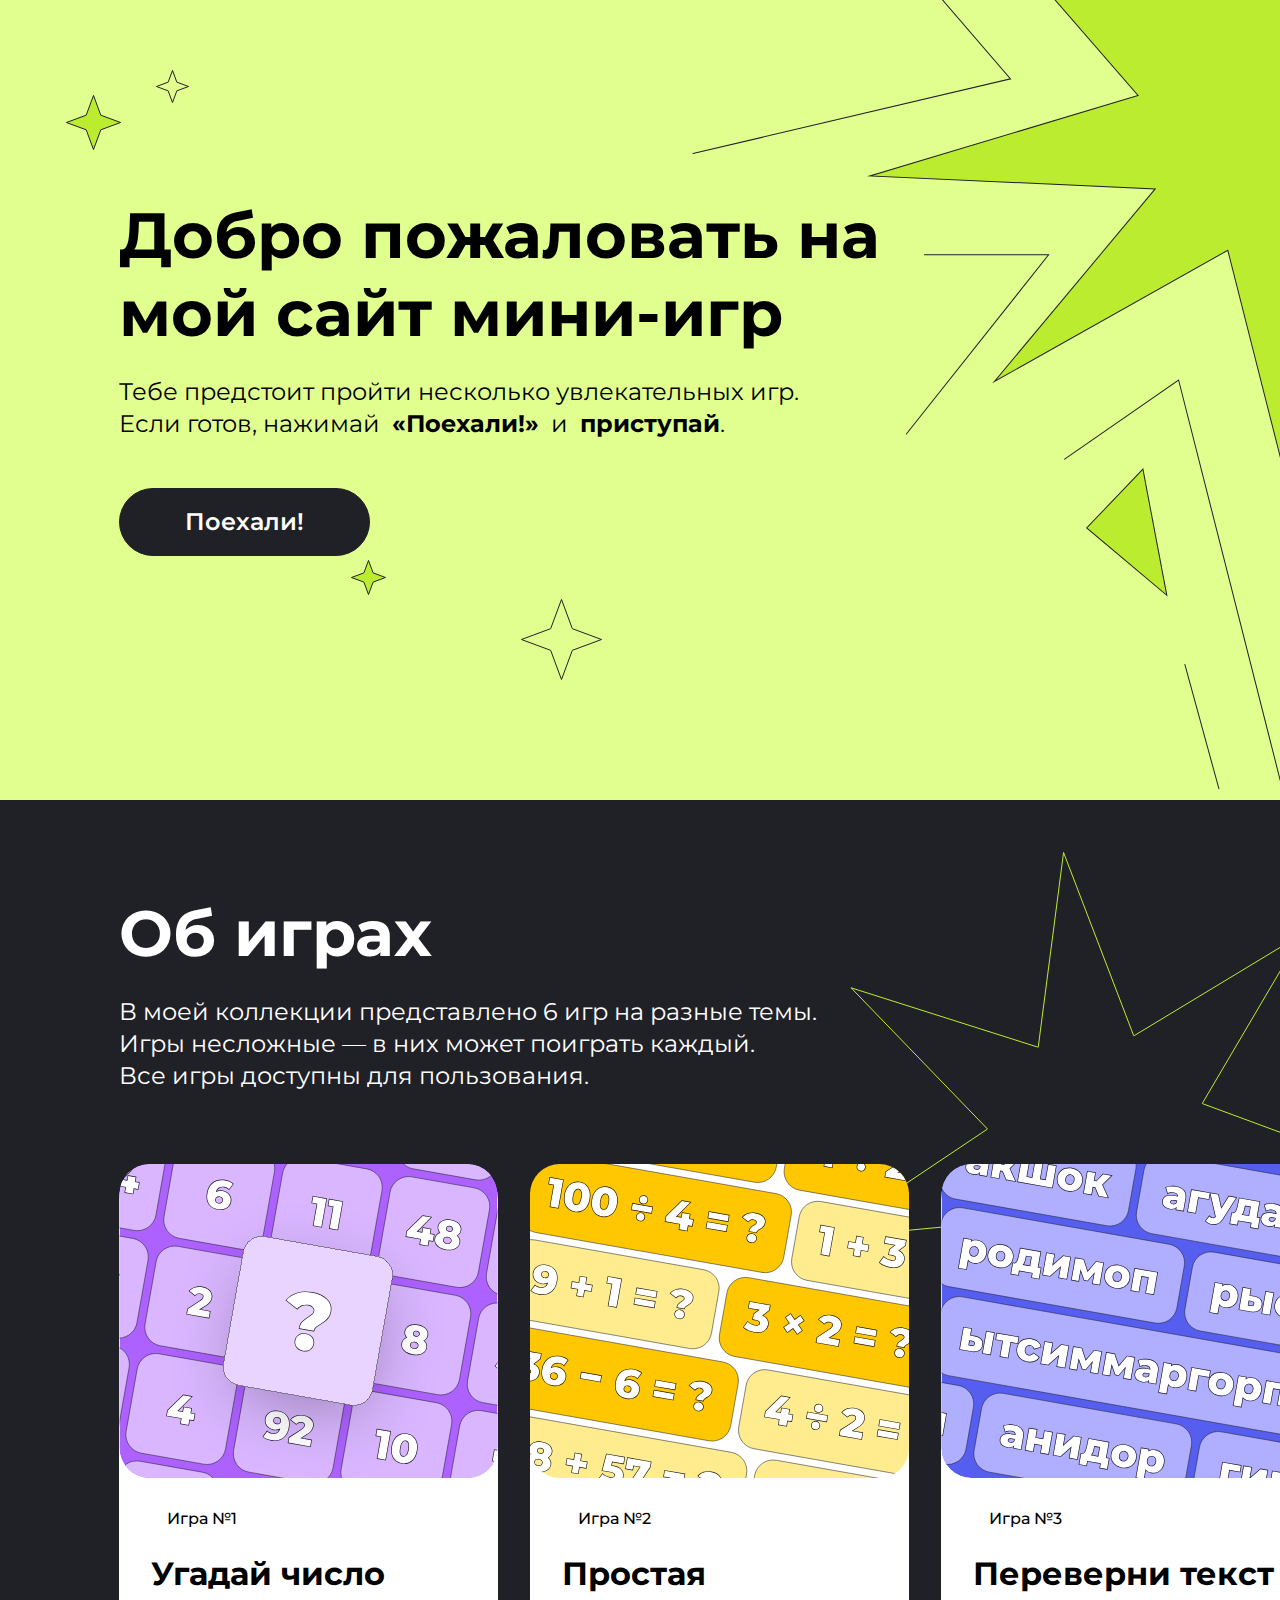
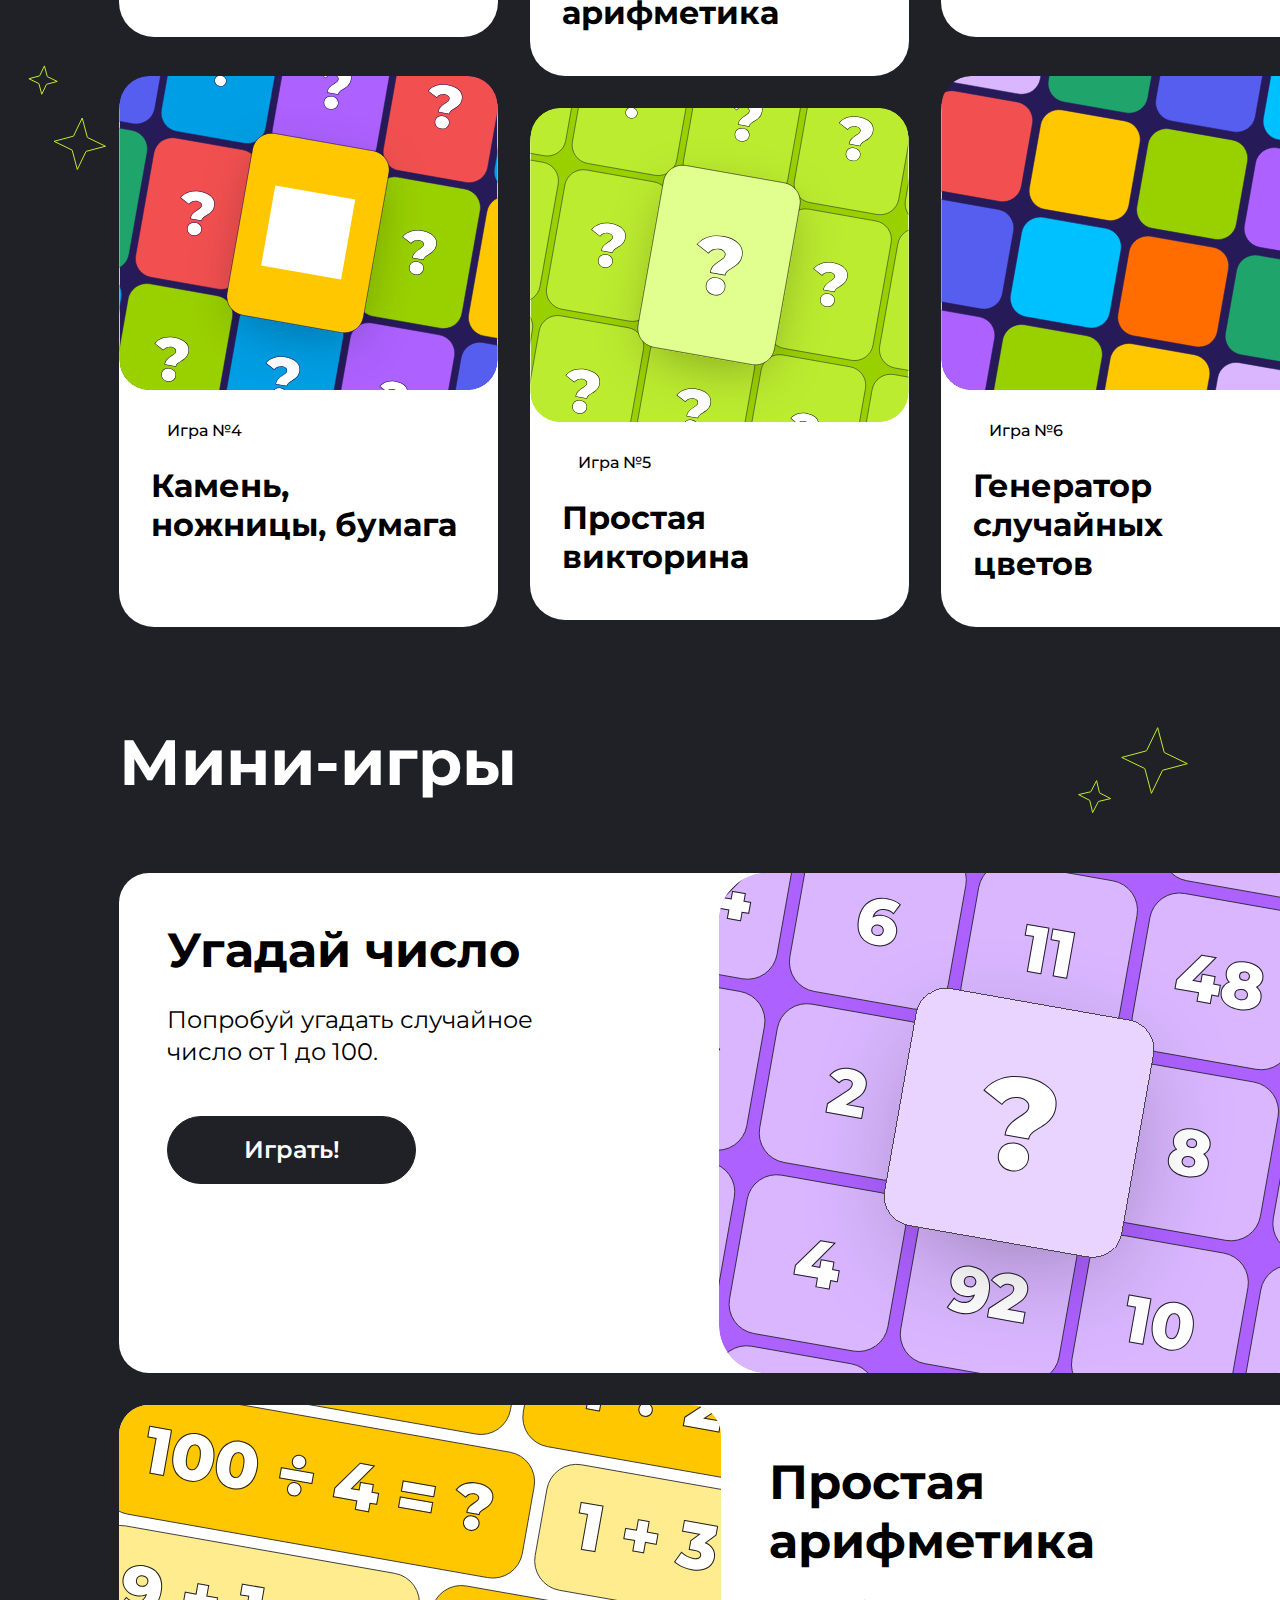
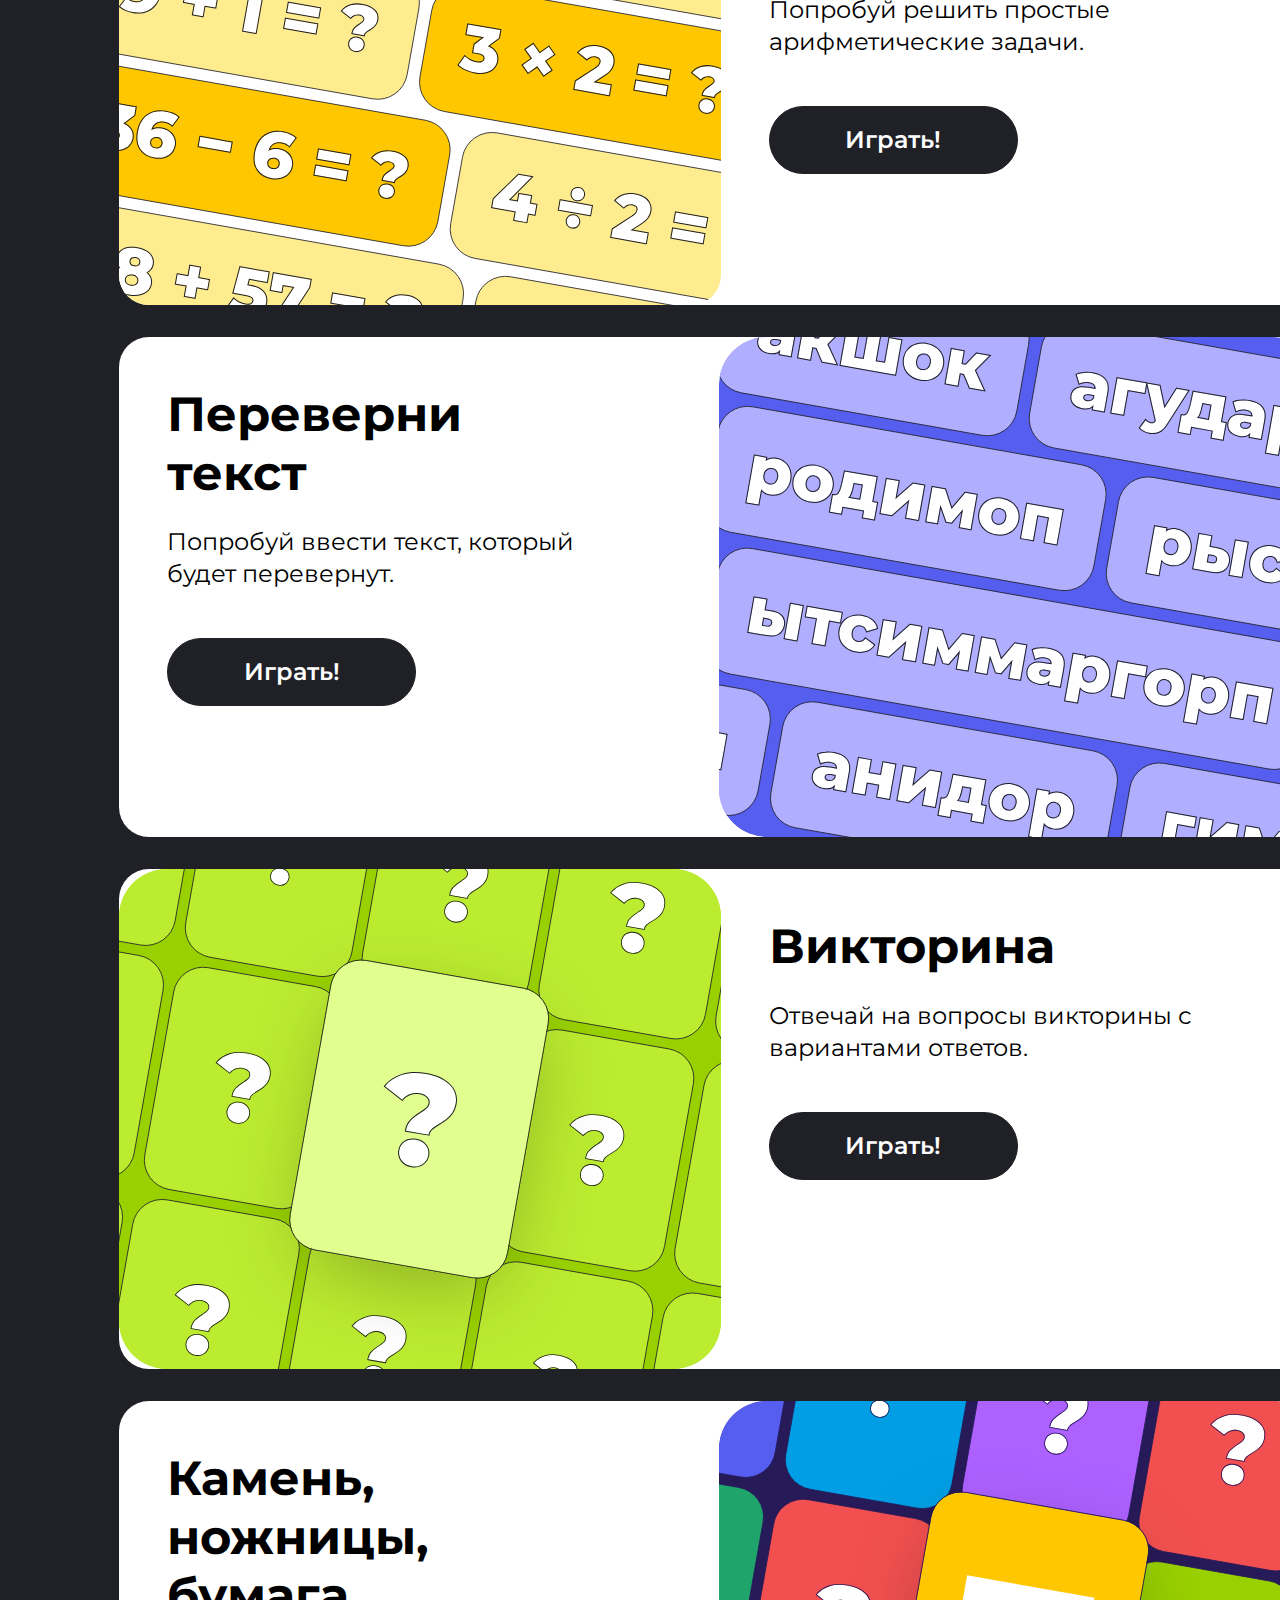
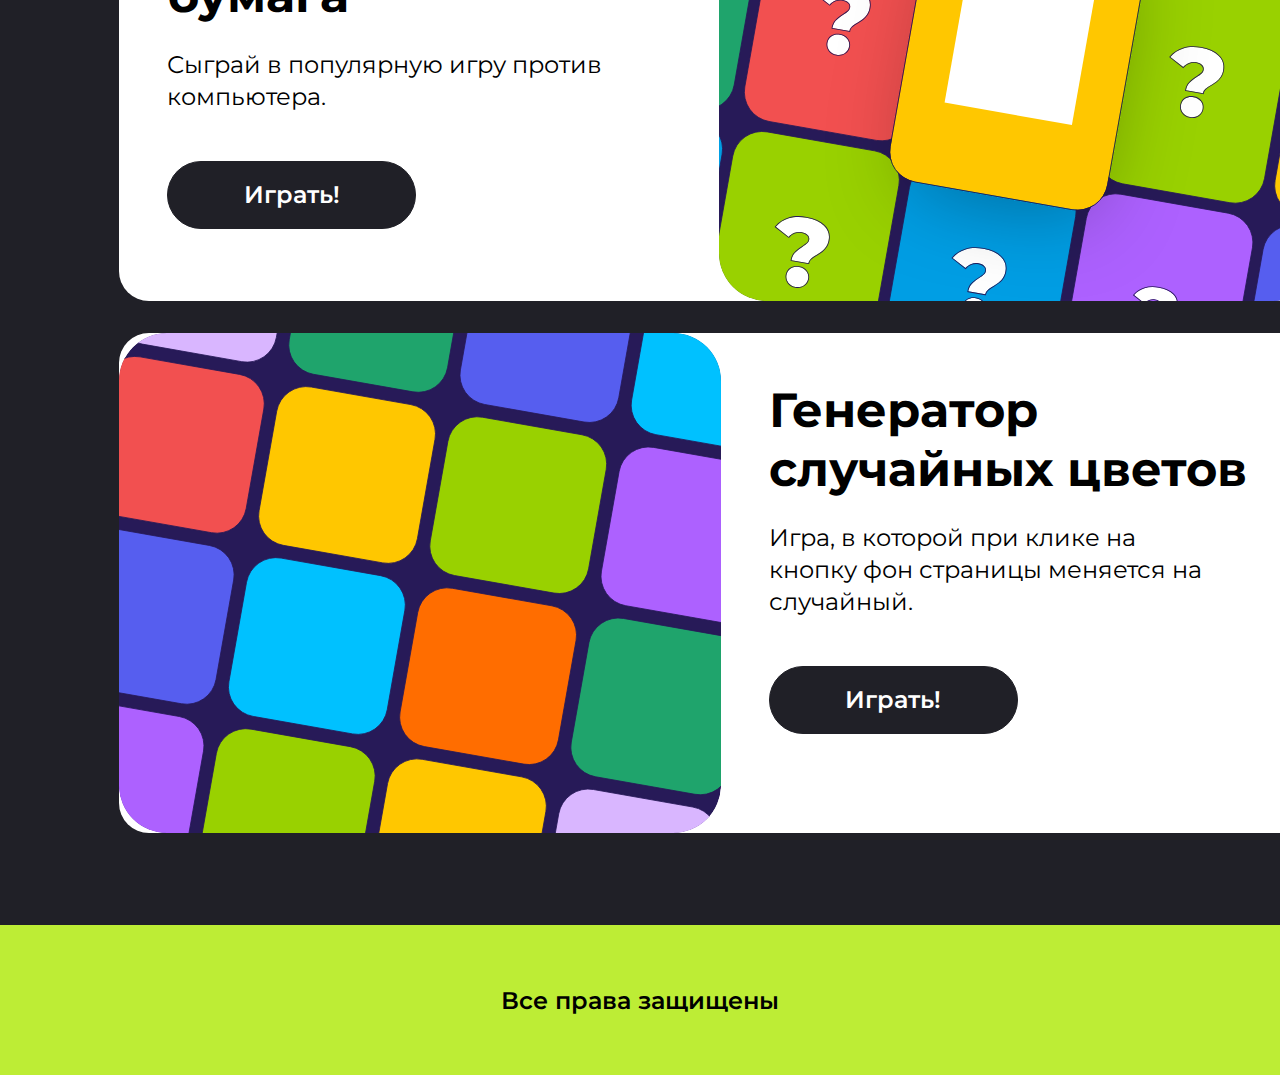
==== commit 43b4b0e3: "Hwork2 Боролась с белой линией справа. Либо она, либо отступы у контента слева. Самые большие звезды" ====
--- a/index.html
+++ b/index.html
@@ -24,14 +24,12 @@
             </div>
         </section>
         <div class="top-img">
-            <img class="top-img__StarBiggest" src="img/StarBiggest.svg" alt="StarBiggest">
             <img class="top-img__Star3" src="img/Star 3.svg" alt="star3">
             <img class="top-img__Star2" src="img/Star 2.svg" alt="star2">
             <img class="top-img__Star5" src="img/Star 5.svg" alt="star5">
             <img class="top-img__Star4" src="img/Star 4.svg" alt="star4">
         </div>
         <div class="top-img-mob">
-            <img class="top-img-mob__star-for-mobile" src="img/star-for-mobile.svg" alt="star-for-mobile">
             <img class="top-img-mob__star4mobile" src="img/Star 4 mobile.svg" alt="star4mobile">
             <img class="top-img-mob__star5mobile" src="img/Star 5 mobile.png" alt="star5mobile">
             <img class="top-img-mob__star2mobile" src="img/Star 2 mob.svg" alt="star2mobile">
@@ -39,8 +37,8 @@
         </div>
     </div>
     <div class="main center">
+        <div class="main-1">
         <div class="main-img">
-            <img class="main-img__Star-1" src="img/Star 1.svg" alt="StarBig">
             <img class="main-img__Star-11" src="img/Star 11.svg" alt="Star11">
             <img class="main-img__Star-12" src="img/Star 12.svg" alt="Star12">
         </div>
@@ -144,6 +142,7 @@
                 </div>
             </article>
         </div>
+    </div>
     </div>
 
     <div class="mob center">
--- a/style.css
+++ b/style.css
@@ -52,20 +52,26 @@
   text-decoration-line: none;
   color: #202027;
 }
-.top{
+.top {
   height: 800px;
-  background-image: url(img/BackgroundGreen.svg);
-  background-repeat: no-repeat;
-  background-size: cover;
-  background-position: center;
-}
-.top-content{
+  width: 100%;
+  background-image: url(img/StarBiggest.svg), url(img/BackgroundGreen.svg);
+  background-repeat: no-repeat, no-repeat;
+  background-size: contain, cover;
+  background-position: right, center;
+}
+.top-content {
   z-index: 1;
   position: absolute;
   display: flex; 
+ flex-direction: column;
+}
+
+.top-content {
+  padding-left: 119px;
  justify-content: left;
- flex-direction: column;
-}
+}
+
 .title{
   display: flex;
   flex-wrap: wrap;
@@ -184,23 +190,26 @@
   display: none;
 }
 }
+@media(min-width:900px){
+.top-img-mob__StarBiggest-tablet{
+  visibility: hidden;
+  display: none;
+}
+}
 .top-img{
   position: absolute;
   display: flex;
 }
-.top-img__StarBiggest{
-  position: absolute;
-  left: 745px;
-}
+
 .top-img__Star3{
   position: absolute;
   top: 69px;
-  left: 42px;
+  left: 155px;
 }
 .top-img__Star2{
   position: absolute;
   top: 94px;
-  left: -57px;
+  left: 65px;
 }
 .top-img__Star4{
   position: absolute;
@@ -214,10 +223,18 @@
 }
 .main {
   box-sizing: border-box;
-  width: 100%;
-  background-color: #202027;   
+
+   background-image: url(img/Star\ 1.svg);
+   background-repeat: no-repeat;
+   background-position: top 50px right;
+ background-color: #202027;   
   padding-top: 94px;
   padding-bottom: 92px;
+}
+@media(min-width:834px){
+.main-1{
+  padding-left: 119px;
+}
 }
 .main-img{
   position: absolute;
@@ -399,11 +416,227 @@
   padding-top: 61px;
   padding-bottom: 60px;
 }
-@media(max-width:1024px){
-
+@media(max-width:2255px){
+  .center{
+    padding-left: calc(50% - 1127.5px);
+  padding-right: calc(50% - 1127.5px);
+}
+}
+@media(max-width:2165px){
+  .center{
+    padding-left: calc(50% - 1082.5px);
+  padding-right: calc(50% - 1082.5px);
+}
+}
+@media(max-width:1679px){
+  .center{
+    padding-left: calc(50% - 839.5px);
+  padding-right: calc(50% - 839.5px);
+}
+}
+@media(max-width:1509px){
+.center{
+  padding-left: calc(50% - 754.5px);
+padding-right: calc(50% - 754.5px);
+}
+}
+@media(max-width:1470px){
+.center{
+  padding-left: calc(50% - 735px);
+padding-right: calc(50% - 735px);
+}
+.main-img__Star-1 {
+position: absolute;
+top: 0px;
+left: 800px;
+}
+.main-img-1__Star-6{
+position: absolute;
+top: -146px;
+left: 1051px;
+}
+.main-img-1__Star-7{
+position: absolute;
+top: -93.79px;
+left: 958px;
+}
+}
+
+@media(max-width:1319px){
+.center{
+  padding-left: calc(50% - 659.5px);
+padding-right: calc(50% - 659.5px);
+}
+
+.main-img__Star-1{
+visibility: hidden;
+display: none;
+}
+.top-img__Star4{
+position: absolute;
+top:598px;
+left:520px;
+}
+.top-img__Star5{
+position: absolute;
+top:559px;
+left:350px;
+}
+.main-img-1__Star-6{
+position: absolute;
+top: -147px;
+left: 1001px;
+}
+.main-img-1__Star-7{
+position: absolute;
+top: -93.79px;
+left: 958px;
+}
+}
+
+@media(max-width:1297px){
+.center{
+  padding-left: calc(50% - 648.5px);
+padding-right: calc(50% - 648.5px);
+}
+}
+@media(max-width:1229px){
+.center{
+  padding-left: calc(50% - 614.5px);
+padding-right: calc(50% - 614.5px);
+}
+.main__plays {
+display: grid;
+column-gap: 24px;
+grid-template-columns: repeat(12,1fr);
+width: 1100px;
+margin-top: 72px;
+}
+.main__plays_item-img {
+border-radius: 30px;
+height: 296px;
+}
+.top-img__StarBiggest {
+position: absolute;
+left: 518px
+}
+.top-img__Star3{
+position: absolute;
+top: 69px;
+left: 42px;
+}
+.top-img__Star2{
+position: absolute;
+top: 94px;
+left: -57px;
+}
+.top-img__Star4{
+position: absolute;
+top:598px;
+left:520px;
+}
+.top-img__Star5{
+position: absolute;
+top:559px;
+left:350px;
+}
+.main-img-1__Star-6{
+position: absolute;
+top: -147px;
+left: 601px;
+}
+.main-img-1__Star-7{
+position: absolute;
+top: -93.79px;
+left: 758px;
+}
+
+.main__mini-plays {
+display: grid;
+gap: 32px;
+grid-template-columns: repeat(12,1fr);
+width: 1100px;
+margin-top: 48px;
+}
+.main__mini-plays_item{
+grid-column: span 12;
+}
+.main__mini-plays_item{
+display: flex;
+background-color: #FFFFFF;
+border-radius: 30px;
+height: 500px;
+}
+.main__mini-plays_item-content-1{
+display: flex;
+flex-direction: column;
+justify-content: left;
+margin-top: 48px;
+margin-right: 13px;
+margin-left: 48px;
+}
+.main__mini-plays_item-content-2, .main__mini-plays_item-content-4, .main__mini-plays_item-content-6 {
+display: flex;
+flex-direction: column;
+justify-content: left;
+margin-top: 48px;
+margin-left: 48px;
+}
+.main__mini-plays_item-img{
+border-radius: 30px;
+height: 500px;  
+}
+
+.main__mini-plays_item-text{
+display: flex;
+flex-wrap: wrap;
+width: 440px;
+font-family: inherit;
+font-size: 24px;
+font-weight: 400;
+line-height: 32px;
+text-align: left;
+}
+.main__mini-plays_item-title{
+font-family: inherit;
+font-size: 48px;
+font-weight: 700;
+line-height: 58.51px;
+text-align: left;
+margin-bottom: 24px;
+}
+}
+
+@media(max-width:1190px){
+  .center{
+  padding-left:calc(50% - 595px);
+  padding-right: calc(50% - 595px);
+  }
+.top-img__Star3{
+  position: absolute;
+  top: 69px;
+  left: 42px;
+}
+.top-img__Star2{
+  position: absolute;
+  top: 94px;
+  left: -57px;
+}
+.top-img__Star4{
+  position: absolute;
+  top:598px;
+  left:520px;
+}
+.top-img__Star5{
+  position: absolute;
+  top:559px;
+  left:350px;
+}
+}
+@media(max-width:1169px){
     .center {
-      padding-left: calc(50% - 393px);
-      padding-right: calc(50% - 306px);
+      padding-left: calc(50% - 584.5px);
+      padding-right: calc(50% - 584.5px);
     }
   .title{
     margin-top: 136px;
@@ -419,50 +652,38 @@
 
   .main__plays {
     display: grid;
-    column-gap: 29px;
-    row-gap: 29px;
+    column-gap: 18px;
+    row-gap: 18px;
     grid-template-columns: repeat(12,1fr);
-    width: 786px;
+    width: 799px;
     margin-top: 72px;
   }
  
-  .main__plays_item{
-    grid-column: span 6;
-    grid-row: span 4;
-  }
-  .main__plays_item-5{
-    margin-top: 0;
-  }
   .main__plays_item-1, .main__plays_item-3{
-    height: 473px;
+    height: 433px;
   }
   .main__plays_item-4, .main__plays_item-6{
-    height: 473px;
+    height: 433px;
   }
   .main__plays_item-2, .main__plays_item-5{
-    height: 473px;
+    height: 433px;
   }
   .main__plays_item-img{
     border-radius: 30px;
-    height: 314px;
+    height: 213px;
   }
   .main__plays_item-number{
-    margin-left: 48px;
-    margin-top: 32px;
+    margin-left: 14px;
+    margin-top: 36px;
     margin-bottom: 26px;
   }
   .main__plays_item-title{
-    margin-left: 32px;
-    margin-bottom: 36px;
-    width: 306px;
-  }
-  .main__plays_item{
-    transition: 1s;
-  }
-  .main__plays_item:hover{
-    transform: scale(1.1);
-    transform-origin: center center;
-  }
+    margin-left: 14px;
+    margin-bottom: 14px;
+    width: 230px;
+    text-align: start;
+  }
+  
   .top-img__StarBiggest{
     position: absolute;
     left: 298px;
@@ -502,16 +723,22 @@
     top: 1800px;
     left: 450px;
 }  
- .main-img-1{
-  visibility: hidden;
-  display: none;
- }
+.main-img-1__Star-6{
+  position: absolute;
+  top: -147px;
+  left: 501px;
+}
+.main-img-1__Star-7{
+  position: absolute;
+  top: -93.79px;
+  left: 558px;
+}  
 
 .main__mini-plays {
   display: grid;
   gap: 32px;
   grid-template-columns: repeat(12,1fr);
-  width: 746.5px;
+  width: 786.5px;
   margin-top: 32px;
 }
 .main__mini-plays_item{
@@ -528,7 +755,7 @@
   flex-direction: column;
   justify-content: left;
   margin-top: 24px;
-  margin-right: 32px;
+  margin-right: 82px;
   margin-left: 32px;
 }
 .main__mini-plays_item-content-2, .main__mini-plays_item-content-4, .main__mini-plays_item-content-6 {
@@ -537,7 +764,6 @@
   justify-content: left;
   margin-top: 24px;
   margin-left: 32px;
-
 }
 .main__mini-plays_item-img{
   border-radius: 30px;
@@ -600,17 +826,46 @@
 }
 }
 
+@media(max-width:973px){
+  .center {
+    padding-left: calc(50% - 486.5px);
+    padding-right: calc(50% - 486.5px);
+  }
+}
+@media(max-width:920px){
+  .center {
+    padding-left: calc(50% - 460px);
+    padding-right: calc(50% - 460px);
+  }
+}
+@media(max-width:900px){
+  .center {
+    padding-left: calc(50% - 450px);
+    padding-right: calc(50% - 450px);
+  }
+
+.top-img-mob__StarBiggest-tablet{
+  position: absolute;
+  left: 256px;
+}
+}
+
 @media(max-width:833px) {
 .center {
-  padding-left: calc(50% - 182px);
-  padding-right: calc(50% - 148px);
+  padding-left: calc(50% - 416.5px);
+  padding-right: calc(50% - 416.5px);
 }
 .top-content center{
    justify-content: center;
+   padding-left: 40.5px;
 }
 .top{
     height: 700px;
-    background-image: url(img/background-for-mobile.svg);
+    width: 100%;
+    background-image: url(img/star-for-mobile.svg), url(img/BackgroundGreen.svg);
+    background-repeat: no-repeat, no-repeat;
+    background-size: 32%, cover;
+    background-position: top right, center;
   }
   .title{
     width: 296px;
@@ -637,6 +892,10 @@
     text-align: center;
     margin-left: 24px;
   }
+  .main-img-1{
+    visibility: hidden;
+    display: none;
+   }
 
   .mob-top-content__batton{
     z-index: -1;
@@ -658,8 +917,7 @@
     margin-top: 48px;
     margin-left: 27px;
   } 
- 
-  .top-img__StarBiggest {
+  .top-img-mob__StarBiggest-tablet{
     visibility: hidden;
     display: none;
   }
@@ -714,6 +972,7 @@
   padding-top: 48.88px;
   padding-bottom: 48.88px;
   justify-content: left;
+  padding-left: 16px;
 }
 .mob-title{
   display: flex;
@@ -778,3 +1037,9 @@
     margin-left: 29px;
   } 
 }
+@media(max-width:472px) {
+  .center {
+    padding-left: calc(50% - 233px);
+    padding-right: calc(50% - 233px);
+  }
+}
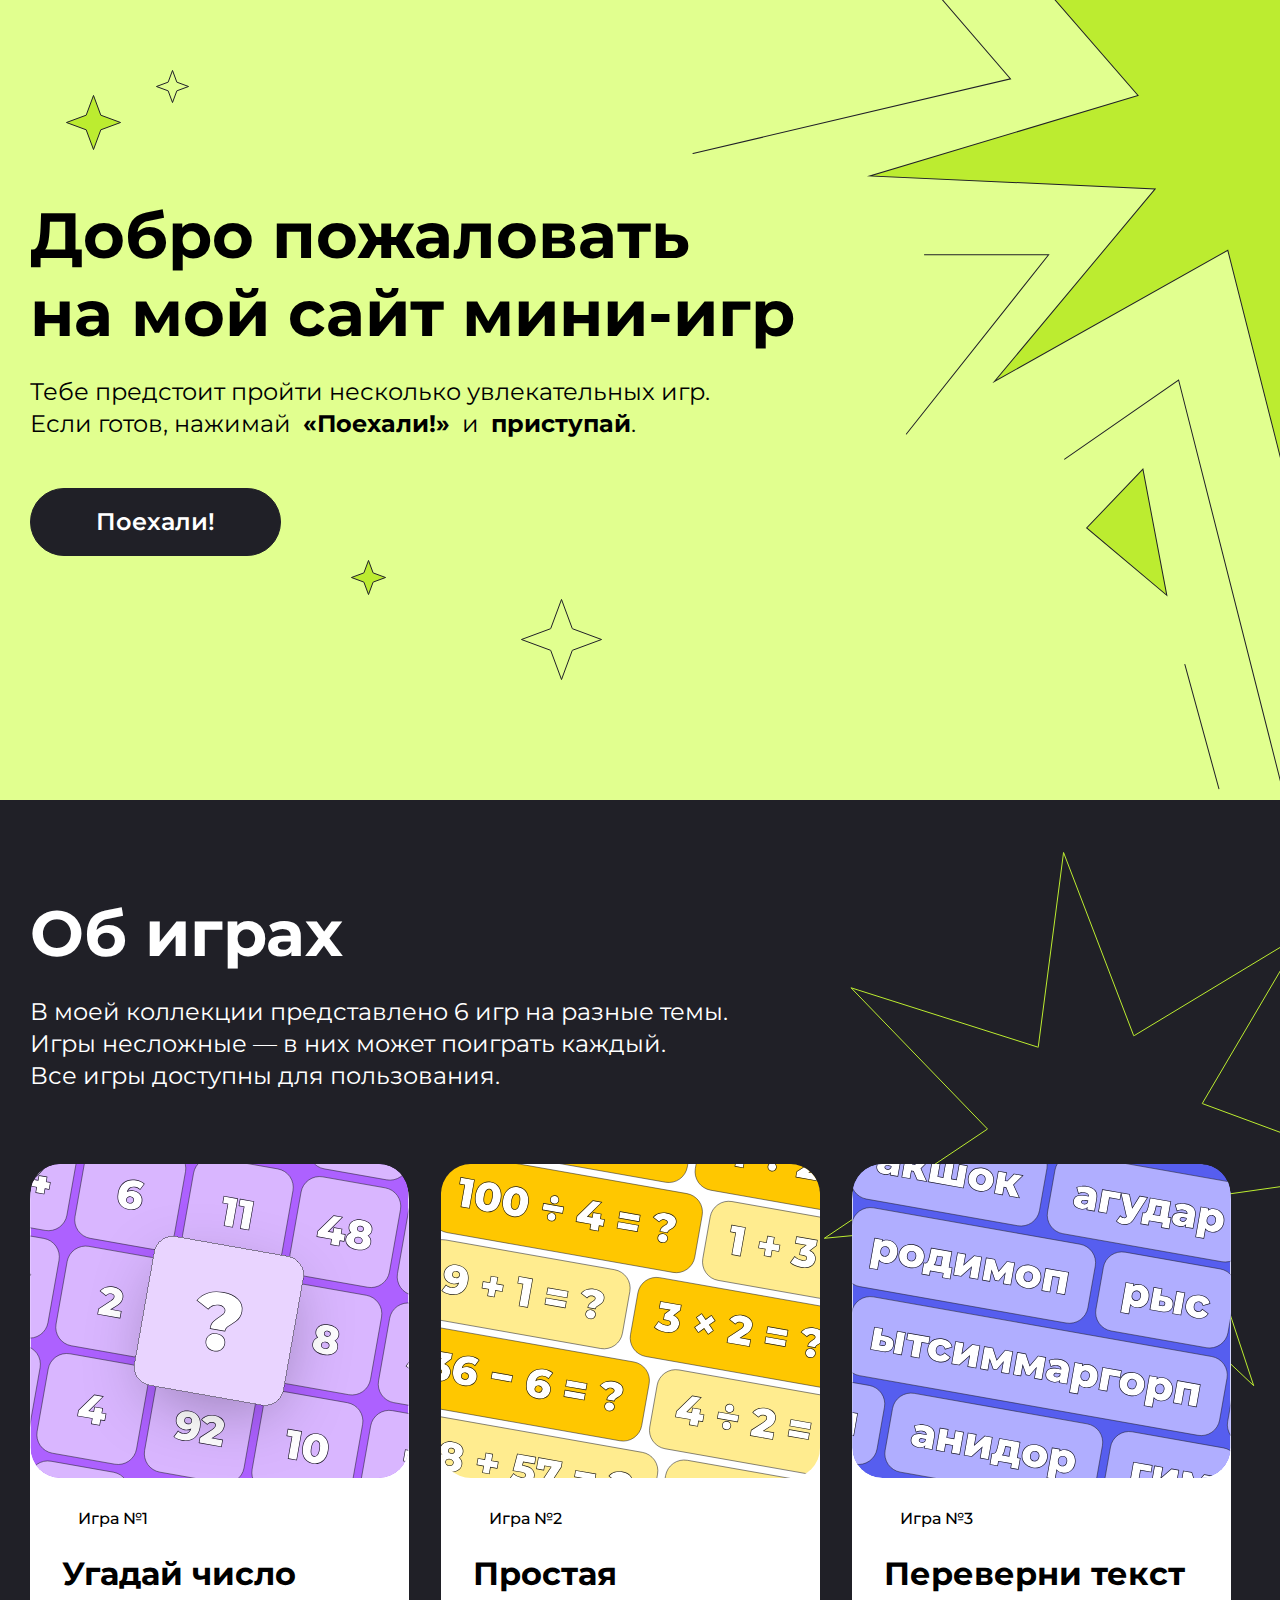
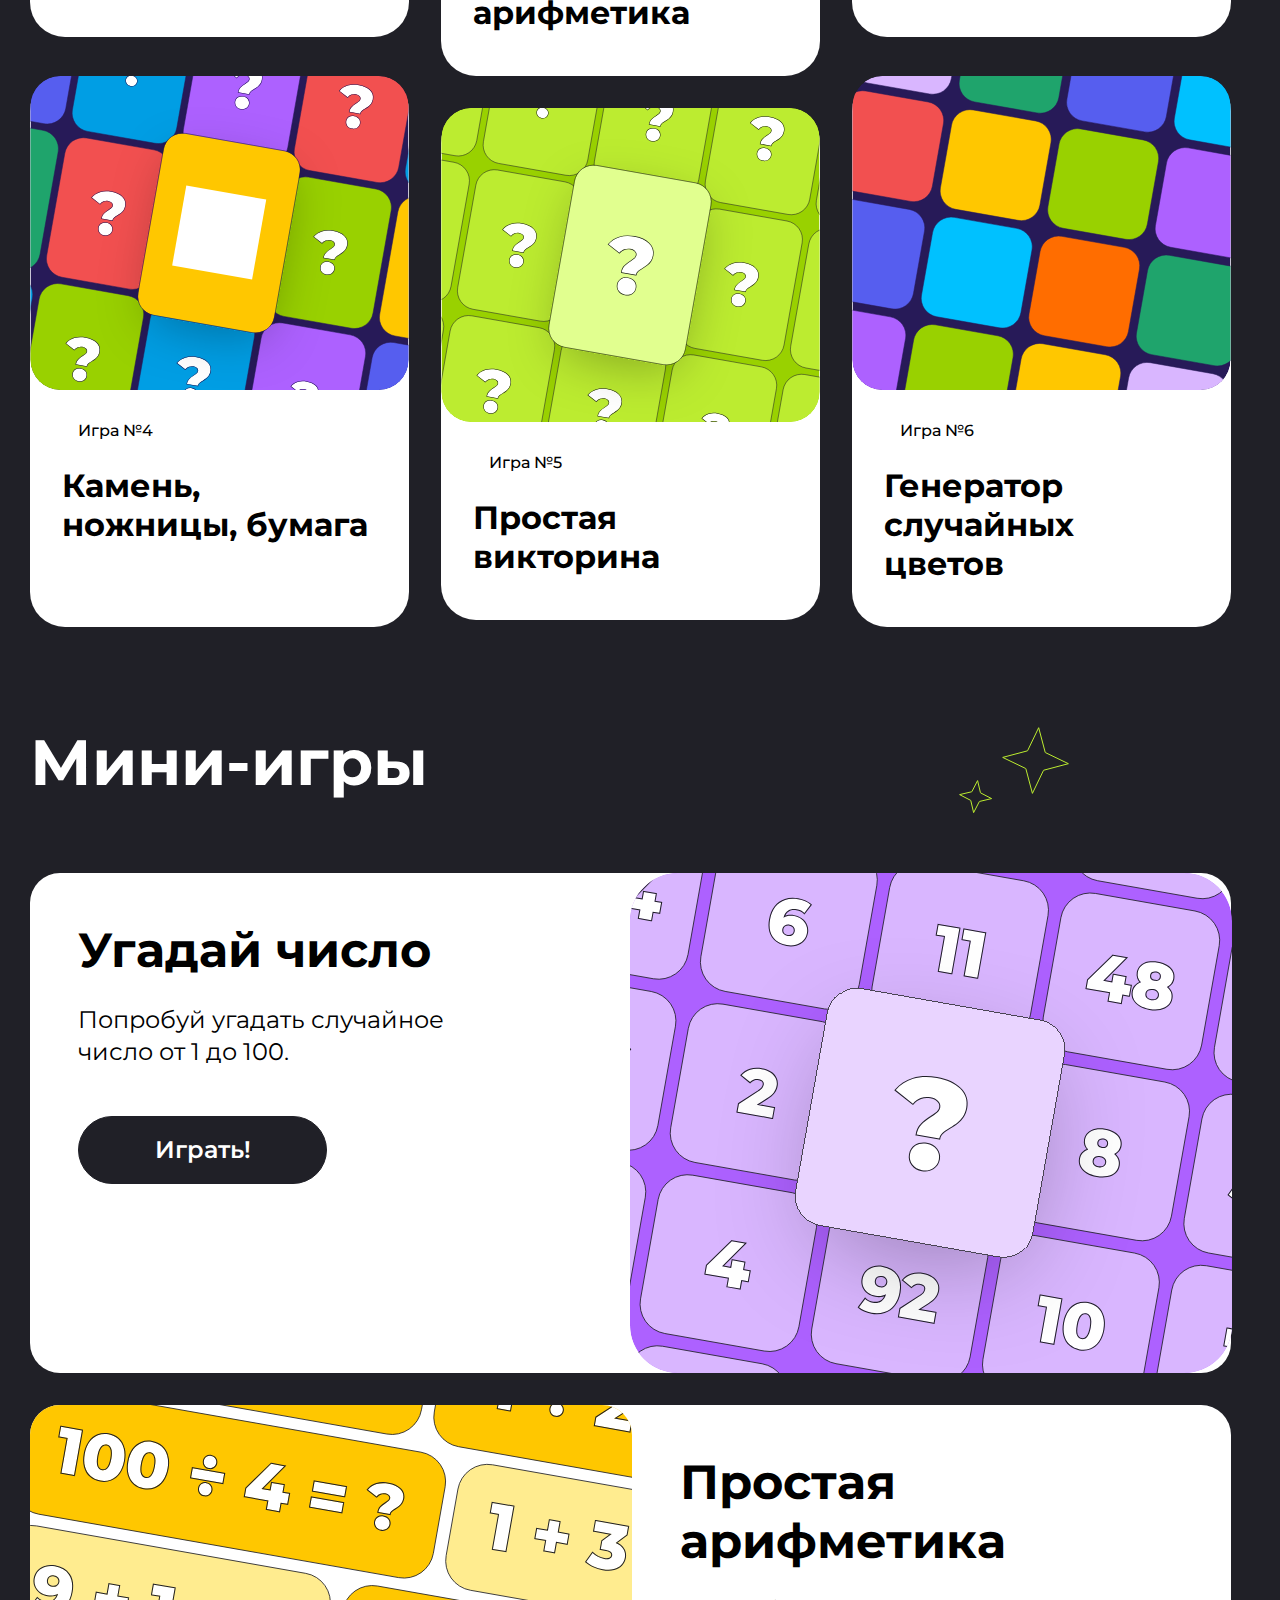
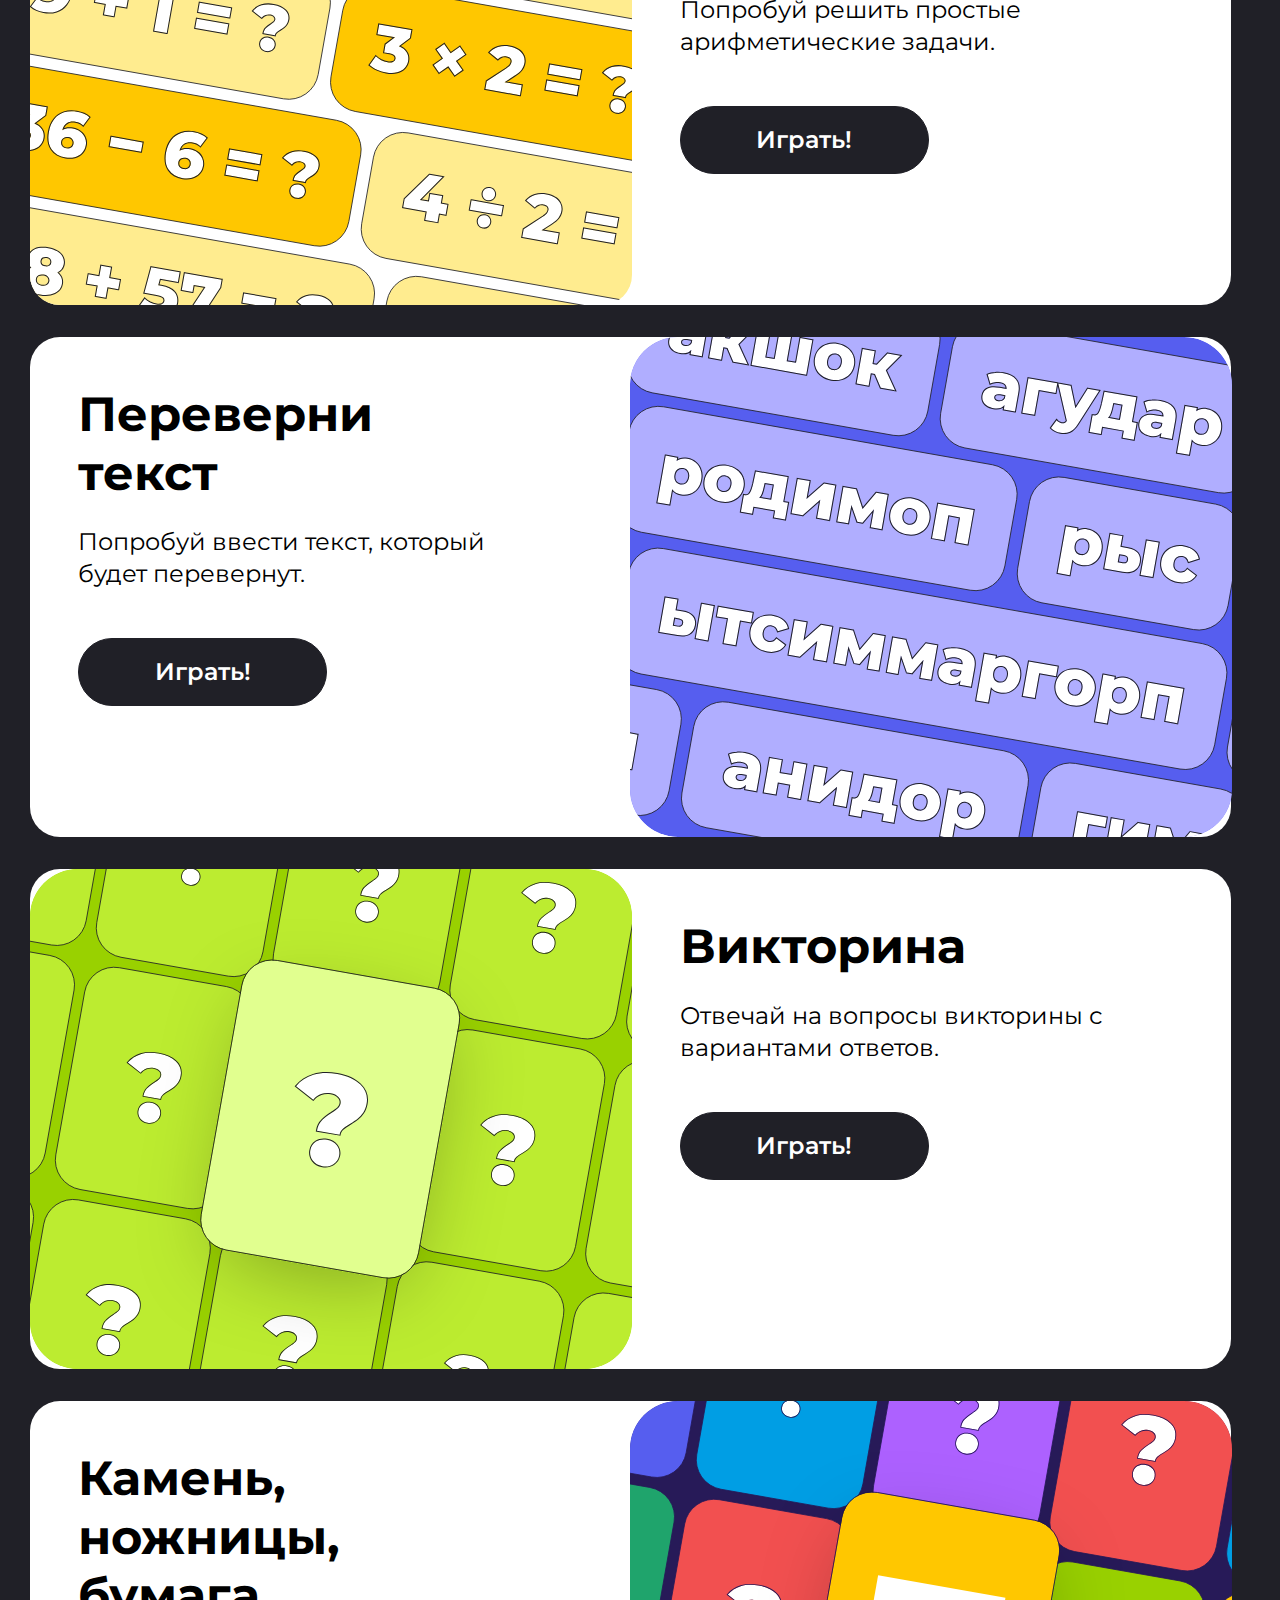
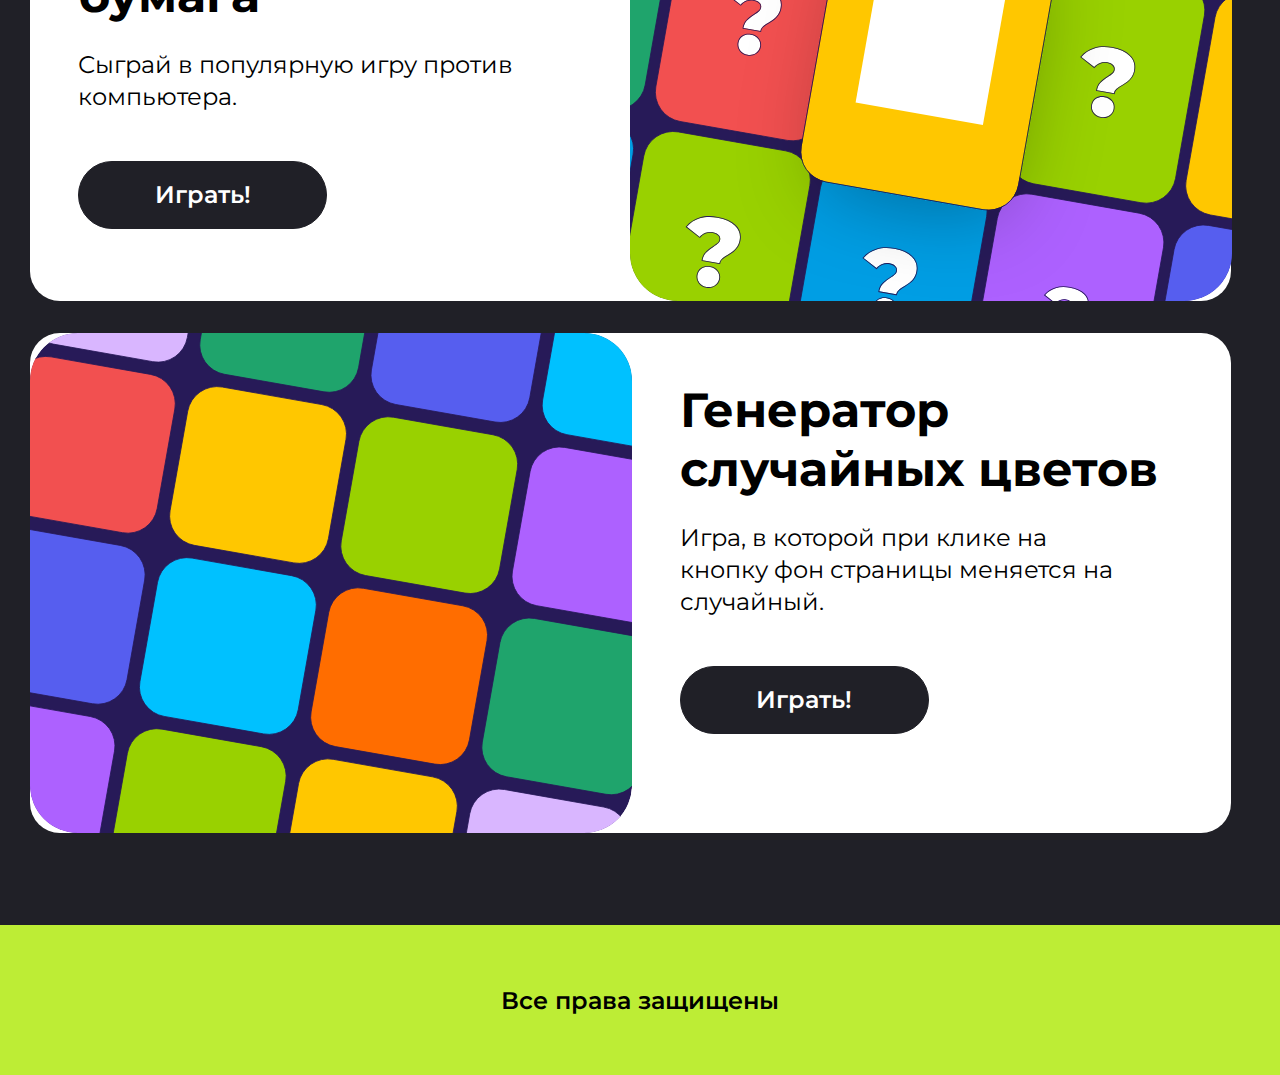
==== commit 83f3e662: "Merge 44e0c5b8dcd0dc60ef6125f7629ebdcc18407015 into 43b4b0e327ab5bfa3752f4dc2545e5385d0426b1" ====
--- a/index.html
+++ b/index.html
@@ -1,5 +1,5 @@
 <!DOCTYPE html>
-<html lang="en">
+<html lang="ru">
 <head>
     <meta charset="UTF-8">
     <meta http-equiv="X-UA-Compatible" content="IE-edge">
@@ -10,42 +10,43 @@
     <link href="https://fonts.googleapis.com/css2?family=Montserrat:ital,wght@0,100..900;1,100..900&display=swap" rel="stylesheet">
     <link rel="stylesheet" href="style.css">
 </head>
-<div>
+<body>
     <div class="top center">
-        <section class="top-content">
-            <h1 class="title">Добро пожаловать на мой сайт мини-игр</h1>
-            <p class="top-content__text">Тебе предстоит пройти несколько увлекательных игр. </p>
-            <p class="top-content__text1">Если готов, нажимай &nbsp<b>«Поехали!»</b> &nbsp и &nbsp <strong>приступай</strong>.</p>
-            <p class="top-content__text2">Тебе предстоит пройти несколько увлекательных игр. Если готов, нажимай <strong>«Поехали!»</strong> &nbsp и &nbsp <strong>приступай</strong>.</p>
-
-            <div >
-                <a href="#About-plays" class="top-content__batton">Поехали!</a>
-                <a href="#mini-plays" class="mob-top-content__batton">Поехали!</a>
+       <div>
+           <section class="top-content">
+               <h1 class="title">Добро пожаловать <br> на мой сайт мини-игр</h1>
+               <p class="top-content__text">Тебе предстоит пройти несколько увлекательных игр. </p>
+               <p class="top-content__text1">Если готов, нажимай &nbsp<b>«Поехали!»</b> &nbsp и &nbsp <strong>приступай</strong>.</p>
+               <p class="top-content__text2">Тебе предстоит пройти несколько увлекательных игр. Если готов, нажимай <strong>«Поехали!»</strong> &nbsp и &nbsp <strong>приступай</strong>.</p>
+               <div >
+                   <a href="#About-plays" class="top-content__batton">Поехали!</a>
+                   <a href="#mini-plays" class="mob-top-content__batton">Поехали!</a>
+                </div>
+           </section>
+       </div>
+        <div class="top-img">
+            <img class="top-img__Star3" src="img/Star-3.svg" alt="star3">
+            <img class="top-img__Star2" src="img/Star-2.svg" alt="star2">
+            <img class="top-img__Star5" src="img/Star-5.svg" alt="star5">
+            <img class="top-img__Star4" src="img/Star-4.svg" alt="star4">
+        </div>
+        <div class="top-img-mob">
+            <img class="top-img-mob__star4mobile" src="img/Star-4mobile.svg" alt="star4mobile">
+            <img class="top-img-mob__star5mobile" src="img/Star-5mobile.png" alt="star5mobile">
+            <img class="top-img-mob__star2mobile" src="img/Star-2mob.svg" alt="star2mobile">
+            <img class="top-img-mob__star3mobile" src="img/Star-3mob.svg" alt="star3mobile">
+        </div>
+    </div>
+    <div class="main">
+        <div class="main-1">
+            <div class="main-img">
+                <img class="main-img__Star-11" src="img/Star-11.svg" alt="Star11">
+                <img class="main-img__Star-12" src="img/Star-12.svg" alt="Star12">
             </div>
-        </section>
-        <div class="top-img">
-            <img class="top-img__Star3" src="img/Star 3.svg" alt="star3">
-            <img class="top-img__Star2" src="img/Star 2.svg" alt="star2">
-            <img class="top-img__Star5" src="img/Star 5.svg" alt="star5">
-            <img class="top-img__Star4" src="img/Star 4.svg" alt="star4">
-        </div>
-        <div class="top-img-mob">
-            <img class="top-img-mob__star4mobile" src="img/Star 4 mobile.svg" alt="star4mobile">
-            <img class="top-img-mob__star5mobile" src="img/Star 5 mobile.png" alt="star5mobile">
-            <img class="top-img-mob__star2mobile" src="img/Star 2 mob.svg" alt="star2mobile">
-            <img class="top-img-mob__star3mobile" src="img/Star 3 mob.svg" alt="star3mobile">
-        </div>
-    </div>
-    <div class="main center">
-        <div class="main-1">
-        <div class="main-img">
-            <img class="main-img__Star-11" src="img/Star 11.svg" alt="Star11">
-            <img class="main-img__Star-12" src="img/Star 12.svg" alt="Star12">
-        </div>
-        <h1 class="main__title" id="About-plays">Об играх</h1>
-        <p class="main__text">В моей коллекции представлено 6 игр на разные темы. Игры несложные — в них может поиграть каждый.</p>
-        <p class="main__text">Все игры доступны для пользования.</p>    
-        <div class="main__plays center">
+            <h1 class="main__title" id="About-plays">Об играх</h1>
+            <p class="main__text">В моей коллекции представлено 6 игр на разные темы. Игры несложные — в них может поиграть каждый.</p>
+            <p class="main__text">Все игры доступны для пользования.</p>    
+        <div class="main__plays">
             <article class="main__plays_item main__plays_item-1">
                 <img class="main__plays_item-img" src="img/CardUgaday.svg" alt="Угадай число">
                 <h3 class="main__plays_item-number">Игра №1</h3>
@@ -64,23 +65,23 @@
             <article class="main__plays_item main__plays_item-4">
                 <img class="main__plays_item-img" src="img/CardKamenNozhnitsy.svg" alt="Камень, ножницы,  бумага">
                 <h3 class="main__plays_item-number">Игра №4</h3>
-                <h2  class="main__plays_item-title"><a href="#mini-plays-4"></a>Камень, ножницы, бумага</a></h2> 
+                <h2  class="main__plays_item-title"><a href="#mini-plays-4"></a>Камень, ножницы, бумага</h2> 
             </article>
             <article class="main__plays_item main__plays_item-5">
                 <img class="main__plays_item-img" src="img/CardVictorina.svg" alt="Простая викторина">
                 <h3 class="main__plays_item-number">Игра №5</h3>
-                <h2  class="main__plays_item-title"><a href="#mini-plays-5"></a>Простая викторина</a></h2> 
+                <h2  class="main__plays_item-title"><a href="#mini-plays-5"></a>Простая викторина</h2> 
             </article>
             <article class="main__plays_item main__plays_item-6">
                 <img class="main__plays_item-img" src="img/CardGeneratorTsvetov.svg" alt="Генератор случайных цветов">
                 <h3 class="main__plays_item-number">Игра №6</h3>
-                <h2  class="main__plays_item-title"><a href="#mini-plays-6"></a>Генератор случайных цветов</a></h2> 
+                <h2  class="main__plays_item-title"><a href="#mini-plays-6"></a>Генератор случайных цветов</h2> 
             </article>
         </div>
         <h1 class="title-mini-plays">Мини-игры</h1>
         <div class="main-img-1">
-            <img class="main-img-1__Star-6" src="img/Star 6.svg" alt="Star6">
-            <img class="main-img-1__Star-7" src="img/Star 7.svg" alt="Star7">
+            <img class="main-img-1__Star-6" src="img/Star-6.svg" alt="Star6">
+            <img class="main-img-1__Star-7" src="img/Star-7.svg" alt="Star7">
         </div>
         <div class="main__mini-plays center">
             <article class="main__mini-plays_item main__mini-plays_item-1" id="mini-plays-1">
@@ -96,7 +97,7 @@
             <article class="main__mini-plays_item main__plays_item-2" id="mini-plays-2">
                 <img class="main__mini-plays_item-img" src="img/CardArifmetika.svg" alt="Простая арифметика">
                 <div class="main__mini-plays_item-content-2">
-                    <h2  class="main__mini-plays_item-title">Простая арифметика</a></h2>
+                    <h2  class="main__mini-plays_item-title">Простая арифметика</h2>
                    <h3 class="main__mini-plays_item-text">Попробуй решить простые арифметические задачи.</h3>
                    <div >
                         <a href="#About-plays" class="main__mini-plays_batton">Играть!</a>
@@ -105,7 +106,7 @@
             </article>
             <article class="main__mini-plays_item main__plays_item-3" id="mini-plays-3">
                 <div class="main__mini-plays_item-content-1"> 
-                <h2  class="main__mini-plays_item-title">Переверни текст</a></h2> 
+                <h2  class="main__mini-plays_item-title">Переверни текст</h2> 
                    <h3 class="main__mini-plays_item-text">Попробуй ввести текст, который будет перевернут.</h3>
                    <div >
                        <a href="#About-plays" class="main__mini-plays_batton">Играть!</a>
@@ -116,7 +117,7 @@
             <article class="main__mini-plays_item main__mini-plays_item-5" id="mini-plays-5">
                 <img class="main__mini-plays_item-img" src="img/CardVictorina.svg" alt="Простая викторина">
                 <div class="main__mini-plays_item-content-2"> 
-                   <h2  class="main__mini-plays_item-title">Викторина</a></h2>
+                   <h2  class="main__mini-plays_item-title">Викторина</h2>
                    <h3 class="main__mini-plays_item-text">Отвечай на вопросы викторины с вариантами ответов.</h3>
                    <div >
                        <a href="#About-plays" class="main__mini-plays_batton">Играть!</a>
@@ -125,7 +126,7 @@
             </article>
             <article class="main__mini-plays_item main__mini-plays_item-4" id="mini-plays-4">
                 <div class="main__mini-plays_item-content-1"> 
-                    <h2  class="main__mini-plays_item-title">Камень, ножницы, бумага</a></h2> 
+                    <h2  class="main__mini-plays_item-title">Камень, ножницы, бумага</h2> 
                     <h3 class="main__mini-plays_item-text">Сыграй в популярную игру против компьютера.</h3>
                     <div >
                         <a href="#About-plays" class="main__mini-plays_batton">Играть!</a>
@@ -136,7 +137,7 @@
             <article class="main__mini-plays_item main__mini-plays_item-6" id="mini-plays-6">
                 <img class="main__mini-plays_item-img" src="img/CardGeneratorTsvetov.svg" alt="Генератор случайных цветов">
                 <div class="main__mini-plays_item-content-2"> 
-                   <h2  class="main__mini-plays_item-title">Генератор случайных цветов</a></h2>
+                   <h2  class="main__mini-plays_item-title">Генератор случайных цветов</h2>
                    <h3 class="main__mini-plays_item-text">Игра, в которой при клике на кнопку фон страницы меняется на случайный.</h3>
                     <a href="#About-plays" class="main__mini-plays_batton">Играть!</a>
                 </div>
@@ -158,7 +159,7 @@
         <article class="mob__mini-plays_item mob__plays_item-2" id="mini-plays-2">
                <div class="mob__mini-plays_item-content">
                    <img class="mob__mini-plays_item-img" src="img/CardArifmetika.svg" alt="Простая арифметика">
-                   <h2  class="mob__mini-plays_item-title">Простая арифметика</a></h2>
+                   <h2  class="mob__mini-plays_item-title">Простая арифметика</h2>
                    <h3 class="mob__mini-plays_item-text">Попробуй решить простые арифметические задачи.</h3>
                    <a href="#mini-plays" class="mob-content__batton">Играть!</a>
                 </div>
@@ -166,7 +167,7 @@
         <article class="mob__mini-plays_item mob__plays_item-3" id="mini-plays-3">
                <div class="mob__mini-plays_item-content"> 
                    <img class="mob__mini-plays_item-img" src="img/CardPereverniText.svg" alt="Переверни текст">
-                   <h2  class="mob__mini-plays_item-title">Переверни текст</a></h2> 
+                   <h2  class="mob__mini-plays_item-title">Переверни текст</h2> 
                    <h3 class="mob__mini-plays_item-text">Попробуй ввести текст, который будет перевернут.</h3>
                    <a href="#mini-plays" class="mob-content__batton">Играть!</a> 
                </div>
@@ -174,7 +175,7 @@
         <article class="mob__mini-plays_item mob__mini-plays_item-5" id="mini-plays-5">
                 <div class="mob__mini-plays_item-content"> 
                    <img class="mob__mini-plays_item-img" src="img/CardVictorina.svg" alt="Простая викторина">
-                   <h2 class="mob__mini-plays_item-title">Викторина</a></h2>
+                   <h2 class="mob__mini-plays_item-title">Викторина</h2>
                    <h3 class="mob__mini-plays_item-text">Отвечай на вопросы викторины с вариантами ответов.</h3>
                    <a href="#mini-plays" class="mob-content__batton">Играть!</a>
                 </div>
@@ -182,7 +183,7 @@
         <article class="mob__mini-plays_item mob__mini-plays_item-4" id="mini-plays-4">
                 <div class="mob__mini-plays_item-content"> 
                    <img class="mob__mini-plays_item-img" src="img/CardKamenNozhnitsy.svg" alt="Камень, ножницы,  бумага">
-                   <h2  class="mob__mini-plays_item-title">Камень, ножницы, бумага</a></h2> 
+                   <h2  class="mob__mini-plays_item-title">Камень, ножницы, бумага</h2> 
                    <h3 class="mob__mini-plays_item-text">Сыграй в популярную игру против компьютера.</h3>
                    <a href="#mini-plays" class="mob-content__batton">Играть!</a>
                 </div>
@@ -190,7 +191,7 @@
         <article class="mob__mini-plays_item mob__mini-plays_item-6" id="mini-plays-6">
                <div class="mob__mini-plays_item-content"> 
                    <img class="mob__mini-plays_item-img" src="img/CardGeneratorTsvetov.svg" alt="Генератор случайных цветов">
-                   <h2  class="mob__mini-plays_item-title">Генератор случайных цветов</a></h2>
+                   <h2  class="mob__mini-plays_item-title">Генератор случайных цветов</h2>
                    <h3 class="mob__mini-plays_item-text">Игра, в которой при клике на кнопку фон страницы меняется на случайный.</h3>
                    <a href="#mini-plays" class="mob-content__batton">Играть!</a>
                 </div>
--- a/style.css
+++ b/style.css
@@ -5,11 +5,6 @@
 
 body {
   font-family: "Montserrat", sans-serif;
-}
-
-.center {
-  padding-left: calc(50% - 600px);
-  padding-right: calc(50% - 600px);
 }
 
 h1{
@@ -54,7 +49,6 @@
 }
 .top {
   height: 800px;
-  width: 100%;
   background-image: url(img/StarBiggest.svg), url(img/BackgroundGreen.svg);
   background-repeat: no-repeat, no-repeat;
   background-size: contain, cover;
@@ -68,7 +62,6 @@
 }
 
 .top-content {
-  padding-left: 119px;
  justify-content: left;
 }
 
@@ -79,8 +72,9 @@
   font-family: inherit;
   margin-top: 196px;
   margin-bottom: 24px;
-}
-@media(min-width:834px){
+  margin-left: 119px;
+}
+@media(min-width:833px){
 .top-content__text, .top-content__text1{
   display: flex;
   flex-wrap: wrap;
@@ -89,6 +83,7 @@
   font-weight: 400;
   line-height: 32px;
   text-align: left;
+  margin-left: 119px;
   }
   .top-content__text2{
     display: none;
@@ -120,6 +115,7 @@
   padding-top: 16px;
   padding-bottom: 16px;
   margin-top: 48px;
+  margin-left: 119px;
 } 
 .top-content__batton:hover{
   border-radius: 60px;
@@ -223,19 +219,13 @@
 }
 .main {
   box-sizing: border-box;
-
-   background-image: url(img/Star\ 1.svg);
+   background-image: url(img/Star-1.svg);
    background-repeat: no-repeat;
    background-position: top 50px right;
- background-color: #202027;   
+  background-color: #202027;   
   padding-top: 94px;
   padding-bottom: 92px;
 }
-@media(min-width:834px){
-.main-1{
-  padding-left: 119px;
-}
-}
 .main-img{
   position: absolute;
   display: flex;
@@ -262,17 +252,18 @@
 }
 .main-img-1__Star-6{
   position: absolute;
-  top: -47px;
+  top: -187px;
   left: 1201px;
 }
 .main-img-1__Star-7{
   position: absolute;
   top: -93.79px;
-  left: 1158px;
+  left: 1008px;
 }
 .main__title{
   color: #FFFFFF;
   margin-bottom: 24px;
+  margin-left: 119px;
 }
 .title-mini-plays{
   color: #FFFFFF;
@@ -288,6 +279,7 @@
   line-height: 32px;
   text-align: left;
   color: #FFFFFF;
+  margin-left: 119px;
 }
 .main__plays {
   display: grid;
@@ -295,6 +287,7 @@
   grid-template-columns: repeat(12,1fr);
   width: 1201px;
   margin-top: 72px;
+  margin-left: 119px;
 }
 
 .main__plays_item{
@@ -352,6 +345,7 @@
 .title-mini-plays{
   margin-top: 96px;
   margin-bottom: 72px;
+  margin-left: 119px;
 }
 .main__mini-plays {
   display: grid;
@@ -359,6 +353,7 @@
   grid-template-columns: repeat(12,1fr);
   width: 1201px;
   margin-top: 48px;
+  margin-left: 119px;
 }
 .main__mini-plays_item{
   grid-column: span 12;
@@ -415,6 +410,7 @@
   background-position: center;
   padding-top: 61px;
   padding-bottom: 60px;
+  min-width: 376px;
 }
 @media(max-width:2255px){
   .center{
@@ -445,11 +441,7 @@
   padding-left: calc(50% - 735px);
 padding-right: calc(50% - 735px);
 }
-.main-img__Star-1 {
-position: absolute;
-top: 0px;
-left: 800px;
-}
+
 .main-img-1__Star-6{
 position: absolute;
 top: -146px;
@@ -460,6 +452,11 @@
 top: -93.79px;
 left: 958px;
 }
+}
+@media(max-width:1438px){
+  .title, .top-content__text, .top-content__text1, .top-content__batton, .main__title, .main__text, .main__plays, .title-mini-plays, .main__mini-plays{
+    margin-left: 48px;
+  }
 }
 
 @media(max-width:1319px){
@@ -498,6 +495,9 @@
 .center{
   padding-left: calc(50% - 648.5px);
 padding-right: calc(50% - 648.5px);
+}
+.title, .top-content__text, .top-content__text1, .top-content__batton, .main__title, .main__text, .main__plays, .title-mini-plays, .main__mini-plays{
+  margin-left: 30px;
 }
 }
 @media(max-width:1229px){
@@ -573,14 +573,12 @@
 justify-content: left;
 margin-top: 48px;
 margin-right: 13px;
-margin-left: 48px;
 }
 .main__mini-plays_item-content-2, .main__mini-plays_item-content-4, .main__mini-plays_item-content-6 {
 display: flex;
 flex-direction: column;
 justify-content: left;
 margin-top: 48px;
-margin-left: 48px;
 }
 .main__mini-plays_item-img{
 border-radius: 30px;
@@ -866,6 +864,7 @@
     background-repeat: no-repeat, no-repeat;
     background-size: 32%, cover;
     background-position: top right, center;
+    min-width: 376px;
   }
   .title{
     width: 296px;
@@ -967,12 +966,10 @@
 }
 .mob{
   box-sizing: border-box;
-  width: 100%;
   background-color: #202027;   
   padding-top: 48.88px;
   padding-bottom: 48.88px;
-  justify-content: left;
-  padding-left: 16px;
+  min-width: 376px;
 }
 .mob-title{
   display: flex;
@@ -980,6 +977,7 @@
   width: 275px;
   text-align: left;
   margin-bottom: 48px;
+  margin-left: 16px;
   color: #FFFFFF;
 }
 .mob__mini-plays {
@@ -999,6 +997,7 @@
     width: 343px;
     margin-bottom: 24px;
     padding-bottom: 24px;
+    margin-left: 16px;
   }
   .mob__mini-plays_item-content{
     display: flex;
